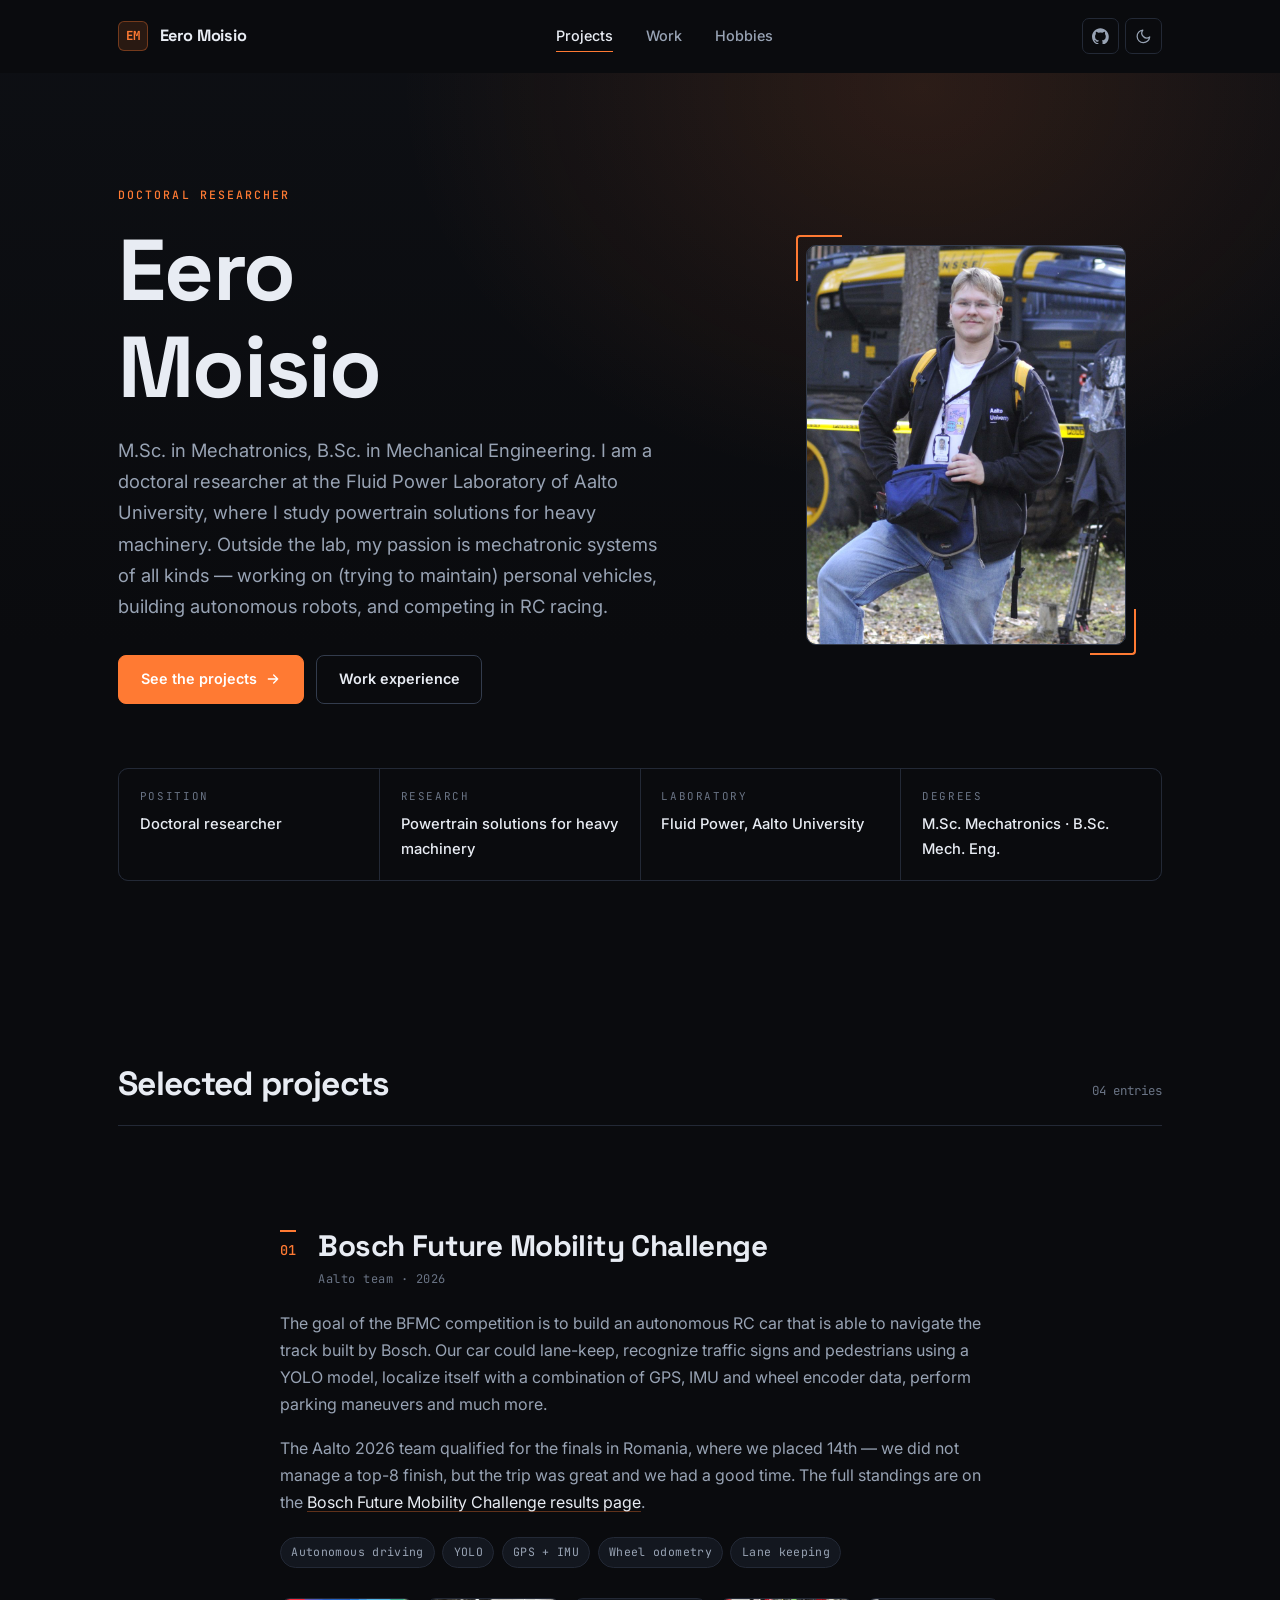
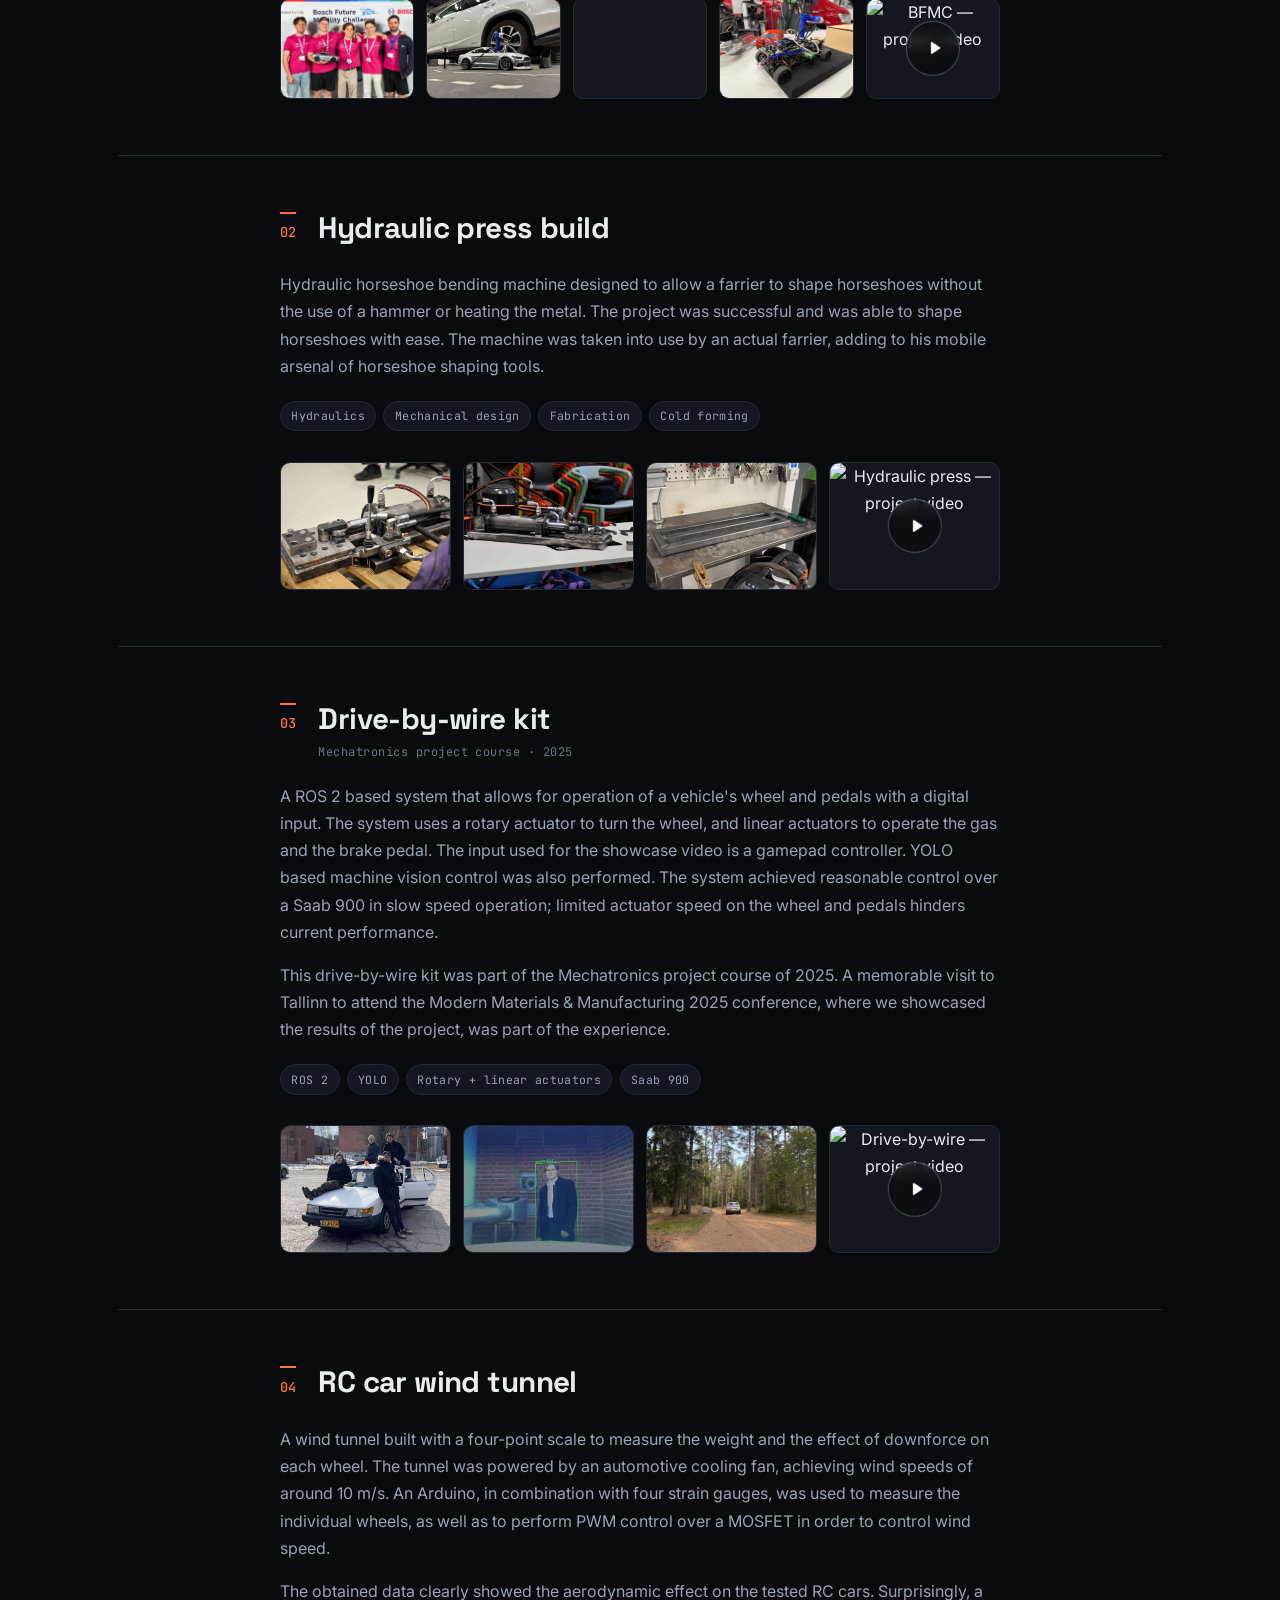
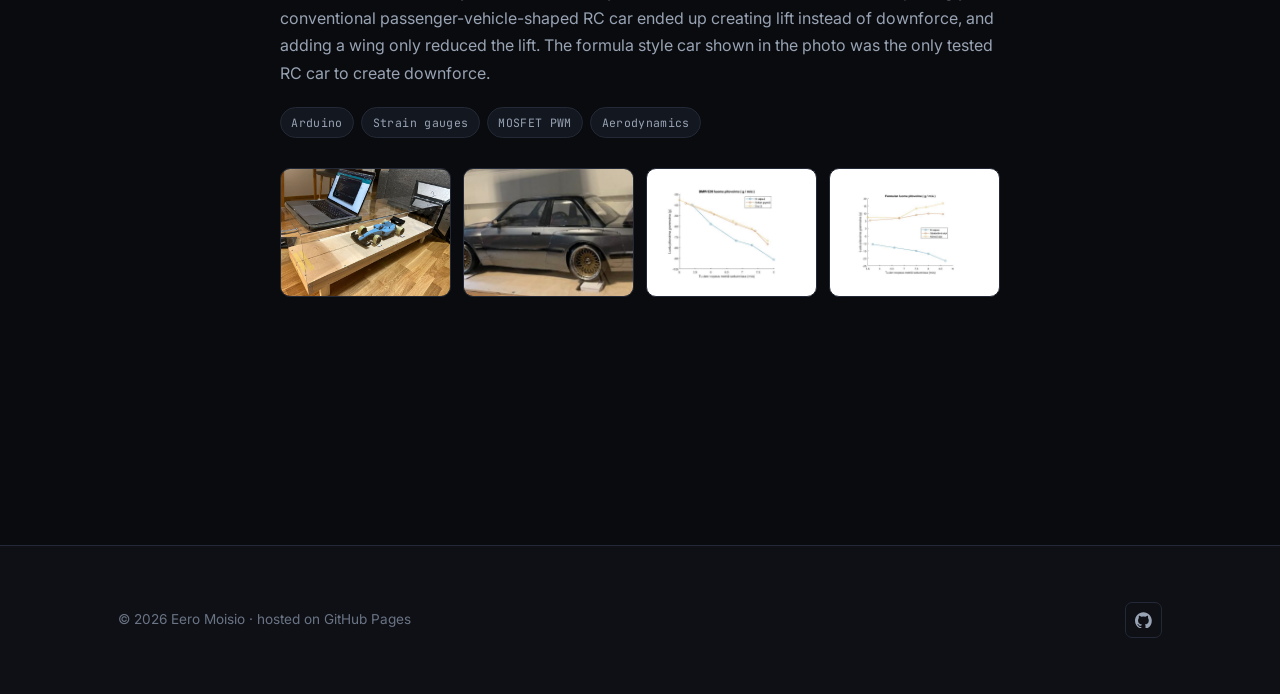
==== index.html @ b46621a6 "Rebuild the site: dark engineering design, no jQuery Replaces the HTML5 UP "Massively" template with" ====
<!DOCTYPE html>
<html lang="en" data-theme="dark">
<head>
<meta charset="utf-8">
<meta name="viewport" content="width=device-width, initial-scale=1">
<title>Eero Moisio — Mechatronics portfolio</title>
<meta name="description" content="Portfolio of Eero Moisio - doctoral researcher at the Fluid Power Laboratory, Aalto University, studying powertrain solutions for heavy machinery.">
<meta name="author" content="Eero Moisio">
<meta name="referrer" content="strict-origin-when-cross-origin">
<meta property="og:type" content="website">
<meta property="og:title" content="Eero Moisio — Mechatronics portfolio">
<meta property="og:description" content="Portfolio of Eero Moisio - doctoral researcher at the Fluid Power Laboratory, Aalto University, studying powertrain solutions for heavy machinery.">
<meta property="og:image" content="https://eerpp.github.io/images/opt/eero_moisio_2026.jpg">
<meta name="twitter:card" content="summary_large_image">
<link rel="icon" href="data:image/svg+xml,%3Csvg xmlns='http://www.w3.org/2000/svg' viewBox='0 0 32 32'%3E%3Crect width='32' height='32' rx='7' fill='%230a0b0e'/%3E%3Ctext x='16' y='22' font-family='monospace' font-size='15' font-weight='700' fill='%23ff7a33' text-anchor='middle'%3EEM%3C/text%3E%3C/svg%3E">
<link rel="preconnect" href="https://fonts.googleapis.com">
<link rel="preconnect" href="https://fonts.gstatic.com" crossorigin>
<link rel="stylesheet" href="https://fonts.googleapis.com/css2?family=Inter:wght@400;500;600&amp;family=JetBrains+Mono:wght@400;500&amp;family=Space+Grotesk:wght@600;700&amp;display=swap">
<link rel="stylesheet" href="assets/css/site.css">
<script>try{var t=localStorage.getItem('theme');if(t)document.documentElement.dataset.theme=t;}catch(e){}</script>
</head>
<body>
<a class="skip-link" href="#main">Skip to content</a>
<div class="progress" aria-hidden="true"></div>

<header class="site-header">
  <div class="container header-inner">
    <a class="brand" href="index.html"><span class="mark">EM</span> Eero Moisio</a>
    <nav class="nav" id="nav" aria-label="Main">
            <a href="index.html" aria-current="page">Projects</a>
            <a href="work.html">Work</a>
            <a href="hobbies.html">Hobbies</a>
    </nav>
    <div class="header-tools">
      <a class="icon-btn" href="https://github.com/eerpp" aria-label="GitHub profile" rel="me noopener" target="_blank"><svg viewBox="0 0 24 24" fill="currentColor" aria-hidden="true"><path d="M12 .5C5.37.5 0 5.87 0 12.5c0 5.3 3.44 9.8 8.21 11.39.6.11.82-.26.82-.58v-2.03c-3.34.73-4.04-1.61-4.04-1.61-.55-1.39-1.34-1.76-1.34-1.76-1.09-.75.08-.73.08-.73 1.2.08 1.84 1.24 1.84 1.24 1.07 1.84 2.81 1.31 3.5 1 .11-.78.42-1.31.76-1.61-2.67-.3-5.47-1.34-5.47-5.95 0-1.31.47-2.38 1.24-3.22-.12-.31-.54-1.53.12-3.18 0 0 1.01-.32 3.3 1.23a11.5 11.5 0 0 1 6.01 0c2.29-1.55 3.3-1.23 3.3-1.23.66 1.65.24 2.87.12 3.18.77.84 1.24 1.91 1.24 3.22 0 4.62-2.81 5.64-5.49 5.94.43.37.82 1.1.82 2.22v3.29c0 .32.21.7.82.58A12.01 12.01 0 0 0 24 12.5C24 5.87 18.63.5 12 .5Z"/></svg></a>
      <button class="icon-btn theme-btn" type="button" aria-label="Switch to light theme"><svg class="moon" viewBox="0 0 24 24" fill="none" stroke="currentColor" stroke-width="1.8" stroke-linecap="round" stroke-linejoin="round" aria-hidden="true"><path d="M21 12.8A9 9 0 1 1 11.2 3a7 7 0 0 0 9.8 9.8Z"/></svg><svg class="sun" viewBox="0 0 24 24" fill="none" stroke="currentColor" stroke-width="1.8" stroke-linecap="round" aria-hidden="true"><circle cx="12" cy="12" r="4.2"/><path d="M12 2v2.2M12 19.8V22M4.2 4.2l1.6 1.6M18.2 18.2l1.6 1.6M2 12h2.2M19.8 12H22M4.2 19.8l1.6-1.6M18.2 5.8l1.6-1.6"/></svg></button>
      <button class="icon-btn nav-toggle" type="button" aria-label="Menu" aria-expanded="false" aria-controls="nav"><svg viewBox="0 0 24 24" fill="none" stroke="currentColor" stroke-width="2" stroke-linecap="round" aria-hidden="true"><path d="M3.5 7h17M3.5 12h17M3.5 17h17"/></svg></button>
    </div>
  </div>
</header>

<main id="main">
  <section class="hero">
    <div class="hero-bg" aria-hidden="true"></div>
    <div class="container hero-inner">
      <div>
        <p class="eyebrow">Doctoral researcher</p>
        <h1>
          <span class="line"><span>Eero</span></span>
          <span class="line"><span>Moisio</span></span>
        </h1>
        <p class="lede">M.Sc. in Mechatronics, B.Sc. in Mechanical Engineering. I am a doctoral
          researcher at the Fluid Power Laboratory of Aalto University, where I study powertrain
          solutions for heavy machinery. Outside the lab, my passion is mechatronic systems of all
          kinds &mdash; working on (trying to maintain) personal vehicles, building autonomous
          robots, and competing in RC racing.</p>
        <div class="hero-actions">
          <a class="btn btn-primary" href="#projects">See the projects <svg viewBox="0 0 24 24" fill="none" stroke="currentColor" stroke-width="2" stroke-linecap="round" stroke-linejoin="round" aria-hidden="true"><path d="M5 12h14M13 6l6 6-6 6"/></svg></a>
          <a class="btn btn-ghost" href="work.html">Work experience</a>
        </div>
      </div>
      <figure class="hero-portrait">
        <img src="images/opt/eero_moisio_2026.jpg" width="960"
             height="1200"
             alt="Eero Moisio at the FinnMETKO forestry machinery expo, in front of a Ponsse forwarder"
             fetchpriority="high">
      </figure>
    </div>
    <div class="container">
      <dl class="specs" data-reveal>
        <div class="spec"><dt>Position</dt><dd>Doctoral researcher</dd></div>
        <div class="spec"><dt>Research</dt><dd>Powertrain solutions for heavy machinery</dd></div>
        <div class="spec"><dt>Laboratory</dt><dd>Fluid Power, Aalto University</dd></div>
        <div class="spec"><dt>Degrees</dt><dd>M.Sc. Mechatronics &middot; B.Sc. Mech. Eng.</dd></div>
      </dl>
    </div>
  </section>
  <section class="section" id="projects">
    <div class="container">
      <div class="section-head" data-reveal>
        <h2>Selected projects</h2>
        <span class="count">04 entries</span>
      </div>
      <article class="entry">
        <div class="entry-head" data-reveal>
          <span class="entry-num">01</span>
          <h3>Bosch Future Mobility Challenge</h3>
          <p class="entry-meta">Aalto team · 2026</p>
        </div>
        <div class="entry-body" data-reveal>
          <p>The goal of the BFMC competition is to build an autonomous RC car that is able to navigate the track built by Bosch. Our car could lane-keep, recognize traffic signs and pedestrians using a YOLO model, localize itself with a combination of GPS, IMU and wheel encoder data, perform parking maneuvers and much more.</p>
          <p>The Aalto 2026 team qualified for the finals in Romania, where we placed 14th &mdash; we did not manage a top-8 finish, but the trip was great and we had a good time. The full standings are on the <a href="https://boschfuturemobility.com/results-2026/" target="_blank" rel="noopener">Bosch Future Mobility Challenge results page</a>.</p>
          <ul class="tags"><li>Autonomous driving</li><li>YOLO</li><li>GPS + IMU</li><li>Wheel odometry</li><li>Lane keeping</li></ul>
        </div>
        <div class="media-grid" data-count="5" data-reveal>
          <button class="tile" type="button" data-full="images/opt/bfmc_team.jpg" data-caption="The Aalto team at the BFMC 2026 finals in Cluj, Romania"><img src="images/opt/bfmc_team.jpg" width="1200" height="801" loading="lazy" decoding="async" alt="The Aalto team at the BFMC 2026 finals in Cluj, Romania"></button>
          <button class="tile" type="button" data-full="images/opt/bfmc_car_body_on.jpg" data-caption="BFMC competition car with its body shell fitted"><img src="images/opt/bfmc_car_body_on.jpg" width="900" height="1200" loading="lazy" decoding="async" alt="BFMC competition car with its body shell fitted"></button>
          <button class="tile" type="button" data-full="images/opt/bfmc_setting.jpg" data-caption="The BFMC test track laid out in the workshop, with the team working behind it"><img src="images/opt/bfmc_setting.jpg" width="675" height="1200" loading="lazy" decoding="async" alt="The BFMC test track laid out in the workshop, with the team working behind it"></button>
          <button class="tile" type="button" data-full="images/opt/bfm_car_no_body.jpg" data-caption="The BFMC car with the body removed, showing the internals"><img src="images/opt/bfm_car_no_body.jpg" width="1200" height="900" loading="lazy" decoding="async" alt="The BFMC car with the body removed, showing the internals"></button>
          <button class="tile tile-video" type="button" data-video="CyIY3IMX1ho" data-orientation="landscape" data-caption="BFMC — project video"><img src="https://i.ytimg.com/vi/CyIY3IMX1ho/hqdefault.jpg" width="480" height="360" loading="lazy" decoding="async" alt="BFMC — project video"><span class="play"><svg viewBox="0 0 24 24" fill="currentColor" aria-hidden="true"><path d="M8 5.14v13.72a1 1 0 0 0 1.54.84l10.3-6.86a1 1 0 0 0 0-1.68L9.54 4.3A1 1 0 0 0 8 5.14Z"/></svg></span></button>
        </div>
      </article>
      <article class="entry">
        <div class="entry-head" data-reveal>
          <span class="entry-num">02</span>
          <h3>Hydraulic press build</h3>
          <span></span>
        </div>
        <div class="entry-body" data-reveal>
          <p>Hydraulic horseshoe bending machine designed to allow a farrier to shape horseshoes without the use of a hammer or heating the metal. The project was successful and was able to shape horseshoes with ease. The machine was taken into use by an actual farrier, adding to his mobile arsenal of horseshoe shaping tools.</p>
          <ul class="tags"><li>Hydraulics</li><li>Mechanical design</li><li>Fabrication</li><li>Cold forming</li></ul>
        </div>
        <div class="media-grid" data-count="4" data-reveal>
          <button class="tile" type="button" data-full="images/opt/hydraulic_press.jpg" data-caption="The hydraulic horseshoe bending press"><img src="images/opt/hydraulic_press.jpg" width="1200" height="797" loading="lazy" decoding="async" alt="The hydraulic horseshoe bending press"></button>
          <button class="tile" type="button" data-full="images/opt/horseshoemachine.jpg" data-caption="The horseshoe bending machine"><img src="images/opt/horseshoemachine.jpg" width="1200" height="797" loading="lazy" decoding="async" alt="The horseshoe bending machine"></button>
          <button class="tile" type="button" data-full="images/opt/horseshoe_building.jpg" data-caption="Building the horseshoe press"><img src="images/opt/horseshoe_building.jpg" width="675" height="1200" loading="lazy" decoding="async" alt="Building the horseshoe press"></button>
          <button class="tile tile-video" type="button" data-video="70sn44dzlV0" data-orientation="landscape" data-caption="Hydraulic press — project video"><img src="https://i.ytimg.com/vi/70sn44dzlV0/hqdefault.jpg" width="480" height="360" loading="lazy" decoding="async" alt="Hydraulic press — project video"><span class="play"><svg viewBox="0 0 24 24" fill="currentColor" aria-hidden="true"><path d="M8 5.14v13.72a1 1 0 0 0 1.54.84l10.3-6.86a1 1 0 0 0 0-1.68L9.54 4.3A1 1 0 0 0 8 5.14Z"/></svg></span></button>
        </div>
      </article>
      <article class="entry">
        <div class="entry-head" data-reveal>
          <span class="entry-num">03</span>
          <h3>Drive-by-wire kit</h3>
          <p class="entry-meta">Mechatronics project course · 2025</p>
        </div>
        <div class="entry-body" data-reveal>
          <p>A ROS 2 based system that allows for operation of a vehicle&#x27;s wheel and pedals with a digital input. The system uses a rotary actuator to turn the wheel, and linear actuators to operate the gas and the brake pedal. The input used for the showcase video is a gamepad controller. YOLO based machine vision control was also performed. The system achieved reasonable control over a Saab 900 in slow speed operation; limited actuator speed on the wheel and pedals hinders current performance.</p>
          <p>This drive-by-wire kit was part of the Mechatronics project course of 2025. A memorable visit to Tallinn to attend the Modern Materials &amp; Manufacturing 2025 conference, where we showcased the results of the project, was part of the experience.</p>
          <ul class="tags"><li>ROS 2</li><li>YOLO</li><li>Rotary + linear actuators</li><li>Saab 900</li></ul>
        </div>
        <div class="media-grid" data-count="4" data-reveal>
          <button class="tile" type="button" data-full="images/opt/saab_crew.jpg" data-caption="The drive-by-wire team with the Saab 900"><img src="images/opt/saab_crew.jpg" width="661" height="428" loading="lazy" decoding="async" alt="The drive-by-wire team with the Saab 900"></button>
          <button class="tile" type="button" data-full="images/opt/saab_YOLO.jpg" data-caption="YOLO detection output from the drive-by-wire vehicle"><img src="images/opt/saab_YOLO.jpg" width="507" height="279" loading="lazy" decoding="async" alt="YOLO detection output from the drive-by-wire vehicle"></button>
          <button class="tile" type="button" data-full="images/opt/saab_forest.jpg" data-caption="The Saab 900 test vehicle"><img src="images/opt/saab_forest.jpg" width="900" height="1200" loading="lazy" decoding="async" alt="The Saab 900 test vehicle"></button>
          <button class="tile tile-video" type="button" data-video="b73bDRwR4ro" data-orientation="landscape" data-caption="Drive-by-wire — project video"><img src="https://i.ytimg.com/vi/b73bDRwR4ro/hqdefault.jpg" width="480" height="360" loading="lazy" decoding="async" alt="Drive-by-wire — project video"><span class="play"><svg viewBox="0 0 24 24" fill="currentColor" aria-hidden="true"><path d="M8 5.14v13.72a1 1 0 0 0 1.54.84l10.3-6.86a1 1 0 0 0 0-1.68L9.54 4.3A1 1 0 0 0 8 5.14Z"/></svg></span></button>
        </div>
      </article>
      <article class="entry">
        <div class="entry-head" data-reveal>
          <span class="entry-num">04</span>
          <h3>RC car wind tunnel</h3>
          <span></span>
        </div>
        <div class="entry-body" data-reveal>
          <p>A wind tunnel built with a four-point scale to measure the weight and the effect of downforce on each wheel. The tunnel was powered by an automotive cooling fan, achieving wind speeds of around 10 m/s. An Arduino, in combination with four strain gauges, was used to measure the individual wheels, as well as to perform PWM control over a MOSFET in order to control wind speed.</p>
          <p>The obtained data clearly showed the aerodynamic effect on the tested RC cars. Surprisingly, a conventional passenger-vehicle-shaped RC car ended up creating lift instead of downforce, and adding a wing only reduced the lift. The formula style car shown in the photo was the only tested RC car to create downforce.</p>
          <ul class="tags"><li>Arduino</li><li>Strain gauges</li><li>MOSFET PWM</li><li>Aerodynamics</li></ul>
        </div>
        <div class="media-grid" data-count="4" data-reveal>
          <button class="tile" type="button" data-full="images/opt/rc_windtunnel.jpg" data-caption="The RC car wind tunnel with its four-point scale"><img src="images/opt/rc_windtunnel.jpg" width="1200" height="900" loading="lazy" decoding="async" alt="The RC car wind tunnel with its four-point scale"></button>
          <button class="tile" type="button" data-full="images/opt/wt_bmw_car.jpg" data-caption="The BMW E30 shell on the four-point scale in the tunnel, rear wing fitted"><img src="images/opt/wt_bmw_car.jpg" width="1045" height="533" loading="lazy" decoding="async" alt="The BMW E30 shell on the four-point scale in the tunnel, rear wing fitted"></button>
          <button class="tile is-chart" type="button" data-full="images/opt/wt_bmw_e30.png" data-caption="BMW E30 shell: every configuration produced lift, and the wings only reduced it"><img src="images/opt/wt_bmw_e30.png" width="1331" height="888" loading="lazy" decoding="async" alt="BMW E30 shell: every configuration produced lift, and the wings only reduced it"></button>
          <button class="tile is-chart" type="button" data-full="images/opt/wt_formula.png" data-caption="Formula car: lift without a wing, real downforce with either the fixed or the adjustable wing"><img src="images/opt/wt_formula.png" width="1331" height="888" loading="lazy" decoding="async" alt="Formula car: lift without a wing, real downforce with either the fixed or the adjustable wing"></button>
        </div>
      </article>
    </div>
  </section>
</main>

<footer class="site-footer">
  <div class="container footer-inner">
    <p>&copy; 2026 Eero Moisio &middot; hosted on GitHub Pages</p>
    <div class="footer-links">
      <a class="icon-btn" href="https://github.com/eerpp" aria-label="GitHub profile" rel="me noopener" target="_blank"><svg viewBox="0 0 24 24" fill="currentColor" aria-hidden="true"><path d="M12 .5C5.37.5 0 5.87 0 12.5c0 5.3 3.44 9.8 8.21 11.39.6.11.82-.26.82-.58v-2.03c-3.34.73-4.04-1.61-4.04-1.61-.55-1.39-1.34-1.76-1.34-1.76-1.09-.75.08-.73.08-.73 1.2.08 1.84 1.24 1.84 1.24 1.07 1.84 2.81 1.31 3.5 1 .11-.78.42-1.31.76-1.61-2.67-.3-5.47-1.34-5.47-5.95 0-1.31.47-2.38 1.24-3.22-.12-.31-.54-1.53.12-3.18 0 0 1.01-.32 3.3 1.23a11.5 11.5 0 0 1 6.01 0c2.29-1.55 3.3-1.23 3.3-1.23.66 1.65.24 2.87.12 3.18.77.84 1.24 1.91 1.24 3.22 0 4.62-2.81 5.64-5.49 5.94.43.37.82 1.1.82 2.22v3.29c0 .32.21.7.82.58A12.01 12.01 0 0 0 24 12.5C24 5.87 18.63.5 12 .5Z"/></svg></a>
      <!-- Add LinkedIn / email here if you want them public:
      <a class="icon-btn" href="https://www.linkedin.com/in/USERNAME" aria-label="LinkedIn">...</a> -->
    </div>
  </div>
</footer>

<div class="lightbox" role="dialog" aria-modal="true" aria-label="Media viewer">
  <button class="lightbox-close" type="button" aria-label="Close"><svg viewBox="0 0 24 24" fill="none" stroke="currentColor" stroke-width="2" stroke-linecap="round" aria-hidden="true"><path d="M6 6l12 12M18 6L6 18"/></svg></button>
  <div class="lightbox-stage">
    <p class="lightbox-caption"></p>
    <a class="lightbox-fallback" target="_blank" rel="noopener" hidden>Watch on YouTube &#8599;</a>
  </div>
</div>

<script src="assets/js/site.js" defer></script>
</body>
</html>
---- assets/css/site.css ----
/* ==========================================================================
   Eero Moisio — portfolio
   Dark-first engineering theme. Hand-written; no framework, no jQuery.
   ========================================================================== */

/* --- Design tokens ------------------------------------------------------ */
:root {
  --bg:            #0a0b0e;
  --bg-alt:        #0e1015;
  --surface:       #13171f;
  --surface-hi:    #191e28;
  --border:        #232936;
  --border-hi:     #333c4d;

  --text:          #e8ecf3;
  --text-dim:      #98a3b4;
  --text-faint:    #6a7485;

  --accent:        #ff7a33;
  --accent-hi:     #ff9459;
  --accent-dim:    rgba(255, 122, 51, 0.13);
  --accent-line:   rgba(255, 122, 51, 0.35);

  --grid-line:     rgba(255, 255, 255, 0.035);
  --shadow:        0 18px 40px -12px rgba(0, 0, 0, 0.65);
  --shadow-lift:   0 28px 60px -14px rgba(0, 0, 0, 0.8);

  --font-display:  'Space Grotesk', 'Segoe UI', system-ui, sans-serif;
  --font-body:     'Inter', system-ui, -apple-system, sans-serif;
  --font-mono:     'JetBrains Mono', ui-monospace, 'SF Mono', Menlo, monospace;

  --ease:          cubic-bezier(0.16, 1, 0.3, 1);
  --gutter:        clamp(1.25rem, 4vw, 3rem);
  --maxw:          1140px;
  --measure:       72ch;   /* shared reading width: body copy and media grids */
  --radius:        10px;
}

:root[data-theme="light"] {
  --bg:          #fbfbfc;
  --bg-alt:      #f3f4f7;
  --surface:     #ffffff;
  --surface-hi:  #f7f8fa;
  --border:      #e2e5ea;
  --border-hi:   #cbd1da;
  --text:        #12151b;
  --text-dim:    #545d6d;
  --text-faint:  #7d8798;
  --accent:      #e2560d;
  --accent-hi:   #c2470a;
  --accent-dim:  rgba(226, 86, 13, 0.09);
  --accent-line: rgba(226, 86, 13, 0.3);
  --grid-line:   rgba(0, 0, 0, 0.04);
  --shadow:      0 14px 34px -14px rgba(20, 26, 38, 0.2);
  --shadow-lift: 0 24px 50px -16px rgba(20, 26, 38, 0.28);
}

/* --- Reset -------------------------------------------------------------- */
*, *::before, *::after { box-sizing: border-box; }
* { margin: 0; }

html {
  scroll-behavior: smooth;
  -webkit-text-size-adjust: 100%;
  scroll-padding-top: 6rem;
}

body {
  background: var(--bg);
  color: var(--text);
  font-family: var(--font-body);
  font-size: 1rem;
  line-height: 1.7;
  -webkit-font-smoothing: antialiased;
  overflow-x: hidden;
  transition: background 0.4s var(--ease), color 0.4s var(--ease);
}

img, iframe, svg { display: block; max-width: 100%; }
img { height: auto; }  /* width/height attrs are presentational hints; keep ratio intact */
a { color: inherit; }
button { font: inherit; color: inherit; background: none; border: 0; cursor: pointer; }

:focus-visible {
  outline: 2px solid var(--accent);
  outline-offset: 3px;
  border-radius: 3px;
}

::selection { background: var(--accent); color: #fff; }

/* --- Typography --------------------------------------------------------- */
h1, h2, h3, h4 {
  font-family: var(--font-display);
  font-weight: 700;
  line-height: 1.12;
  letter-spacing: -0.02em;
}

.eyebrow {
  font-family: var(--font-mono);
  font-size: 0.72rem;
  font-weight: 500;
  letter-spacing: 0.18em;
  text-transform: uppercase;
  color: var(--accent);
}

/* 62ch at the lede's larger size lines up with the 72ch body measure below it */
.lede { font-size: clamp(1.02rem, 1.6vw, 1.15rem); color: var(--text-dim); max-width: 62ch; }

.container {
  width: 100%;
  max-width: var(--maxw);
  margin-inline: auto;
  padding-inline: var(--gutter);
}

.skip-link {
  position: absolute;
  left: -9999px;
  top: 0;
  z-index: 200;
  background: var(--accent);
  color: #fff;
  padding: 0.7rem 1.2rem;
  font-weight: 600;
}
.skip-link:focus { left: 0; }

/* --- Scroll progress ---------------------------------------------------- */
.progress {
  position: fixed;
  inset: 0 auto auto 0;
  height: 2px;
  width: 100%;
  transform: scaleX(0);
  transform-origin: 0 50%;
  background: linear-gradient(90deg, var(--accent), var(--accent-hi));
  z-index: 90;
  will-change: transform;
}

/* --- Header ------------------------------------------------------------- */
.site-header {
  position: sticky;
  top: 0;
  z-index: 80;
  border-bottom: 1px solid transparent;
  transition: background 0.35s var(--ease), border-color 0.35s var(--ease),
              backdrop-filter 0.35s var(--ease);
}
.site-header.is-stuck {
  background: color-mix(in srgb, var(--bg) 82%, transparent);
  backdrop-filter: blur(14px) saturate(140%);
  border-bottom-color: var(--border);
}

.header-inner {
  display: flex;
  align-items: center;
  justify-content: space-between;
  gap: 1rem;
  min-height: 4.5rem;
  transition: min-height 0.35s var(--ease);
}
.site-header.is-stuck .header-inner { min-height: 3.75rem; }

.brand {
  display: flex;
  align-items: center;
  gap: 0.7rem;
  font-family: var(--font-display);
  font-weight: 700;
  font-size: 1.02rem;
  letter-spacing: -0.01em;
  text-decoration: none;
}
.brand .mark {
  display: grid;
  place-items: center;
  width: 1.9rem;
  height: 1.9rem;
  border: 1px solid var(--accent-line);
  border-radius: 6px;
  background: var(--accent-dim);
  color: var(--accent);
  font-family: var(--font-mono);
  font-size: 0.78rem;
  font-weight: 700;
  transition: transform 0.4s var(--ease), background 0.3s var(--ease);
}
.brand:hover .mark { transform: rotate(-8deg) scale(1.08); }

.nav { display: flex; align-items: center; gap: 0.35rem; }

.nav a {
  position: relative;
  padding: 0.5rem 0.85rem;
  font-size: 0.9rem;
  font-weight: 500;
  color: var(--text-dim);
  text-decoration: none;
  border-radius: 6px;
  transition: color 0.25s var(--ease);
}
.nav a::after {
  content: '';
  position: absolute;
  left: 0.85rem;
  right: 0.85rem;
  bottom: 0.25rem;
  height: 1.5px;
  background: var(--accent);
  transform: scaleX(0);
  transform-origin: 0 50%;
  transition: transform 0.35s var(--ease);
}
.nav a:hover { color: var(--text); }
.nav a:hover::after, .nav a[aria-current="page"]::after { transform: scaleX(1); }
.nav a[aria-current="page"] { color: var(--text); }

.header-tools { display: flex; align-items: center; gap: 0.4rem; }

.icon-btn {
  display: grid;
  place-items: center;
  width: 2.3rem;
  height: 2.3rem;
  border: 1px solid var(--border);
  border-radius: 7px;
  color: var(--text-dim);
  transition: color 0.25s var(--ease), border-color 0.25s var(--ease),
              background 0.25s var(--ease), transform 0.25s var(--ease);
}
.icon-btn:hover {
  color: var(--text);
  border-color: var(--border-hi);
  background: var(--surface-hi);
  transform: translateY(-1px);
}
.icon-btn svg { width: 1.05rem; height: 1.05rem; }

.theme-btn .sun { display: none; }
:root[data-theme="light"] .theme-btn .sun { display: block; }
:root[data-theme="light"] .theme-btn .moon { display: none; }

.nav-toggle { display: none; }

/* --- Hero --------------------------------------------------------------- */
.hero {
  position: relative;
  padding-block: clamp(3.5rem, 9vw, 7rem) clamp(3rem, 7vw, 5.5rem);
  overflow: hidden;
}
.hero-bg {
  position: absolute;
  inset: -20% 0 0;
  z-index: -1;
  background:
    radial-gradient(60% 55% at 72% 18%, var(--accent-dim), transparent 68%),
    linear-gradient(to bottom, var(--bg-alt), var(--bg) 70%),
    repeating-linear-gradient(0deg,   var(--grid-line) 0 1px, transparent 1px 64px),
    repeating-linear-gradient(90deg,  var(--grid-line) 0 1px, transparent 1px 64px);
  will-change: transform;
}
.hero-bg::after {
  content: '';
  position: absolute;
  inset: 0;
  background: linear-gradient(to bottom, transparent 55%, var(--bg));
}

.hero-inner {
  display: grid;
  grid-template-columns: minmax(0, 1.35fr) minmax(0, 0.9fr);
  gap: clamp(2rem, 5vw, 4.5rem);
  align-items: center;
}

.hero h1 {
  font-size: clamp(2.9rem, 8.5vw, 5.4rem);
  margin-block: 1.1rem 1.2rem;
}
.hero h1 .line { display: block; overflow: hidden; }
.hero h1 .line > span {
  display: block;
  transform: translateY(105%);
  animation: rise 1s var(--ease) forwards;
}
.hero h1 .line:nth-child(2) > span { animation-delay: 0.1s; }
@keyframes rise { to { transform: none; } }

.hero p { max-width: 46ch; }

.hero-actions {
  display: flex;
  flex-wrap: wrap;
  gap: 0.75rem;
  margin-top: 2rem;
}

.btn {
  display: inline-flex;
  align-items: center;
  gap: 0.55rem;
  padding: 0.72rem 1.35rem;
  border: 1px solid var(--border-hi);
  border-radius: 8px;
  font-size: 0.9rem;
  font-weight: 600;
  text-decoration: none;
  transition: transform 0.3s var(--ease), background 0.3s var(--ease),
              border-color 0.3s var(--ease), color 0.3s var(--ease),
              box-shadow 0.3s var(--ease);
}
.btn svg { width: 1rem; height: 1rem; }
.btn:hover { transform: translateY(-2px); }
.btn-primary {
  background: var(--accent);
  border-color: var(--accent);
  color: #fff;
}
.btn-primary:hover { background: var(--accent-hi); box-shadow: 0 10px 24px -8px var(--accent-line); }
.btn-ghost:hover { border-color: var(--text-faint); background: var(--surface-hi); }

/* Portrait with a technical frame */
.hero-portrait { position: relative; justify-self: center; width: min(320px, 100%); }
.hero-portrait img {
  width: 100%;
  aspect-ratio: 4 / 5;
  object-fit: cover;
  border-radius: var(--radius);
  border: 1px solid var(--border-hi);
  filter: saturate(1.02);
}
.hero-portrait::before,
.hero-portrait::after {
  content: '';
  position: absolute;
  width: 46px;
  height: 46px;
  border: 2px solid var(--accent);
  transition: inset 0.6s var(--ease);
}
.hero-portrait::before {
  inset: -10px auto auto -10px;
  border-width: 2px 0 0 2px;
  border-radius: 4px 0 0 0;
}
.hero-portrait::after {
  inset: auto -10px -10px auto;
  border-width: 0 2px 2px 0;
  border-radius: 0 0 4px 0;
}
.hero-portrait:hover::before { inset: -16px auto auto -16px; }
.hero-portrait:hover::after  { inset: auto -16px -16px auto; }

/* Spec strip */
.specs {
  display: grid;
  grid-template-columns: repeat(auto-fit, minmax(150px, 1fr));
  gap: 1px;
  margin-top: clamp(2.5rem, 6vw, 4rem);
  background: var(--border);
  border: 1px solid var(--border);
  border-radius: var(--radius);
  overflow: hidden;
}
.spec { background: var(--bg); padding: 1.15rem 1.3rem; }
.spec dt {
  font-family: var(--font-mono);
  font-size: 0.68rem;
  letter-spacing: 0.15em;
  text-transform: uppercase;
  color: var(--text-faint);
  margin-bottom: 0.35rem;
}
.spec dd { font-size: 0.92rem; font-weight: 500; }

/* --- Sections ----------------------------------------------------------- */
.section { padding-block: clamp(3.5rem, 8vw, 6rem); }
.section + .section { padding-top: 0; }
.page-head + .section { padding-top: clamp(1rem, 2.5vw, 2rem); }

.section-head {
  display: flex;
  align-items: baseline;
  gap: 1rem;
  padding-bottom: 1.4rem;
  margin-bottom: clamp(2rem, 4vw, 3rem);
  border-bottom: 1px solid var(--border);
}
.section-head h2 { font-size: clamp(1.5rem, 3.6vw, 2.1rem); }
.section-head .count {
  margin-left: auto;
  font-family: var(--font-mono);
  font-size: 0.78rem;
  color: var(--text-faint);
}

.page-head { padding-block: clamp(3rem, 7vw, 5rem) clamp(1.5rem, 3vw, 2.5rem); }
.page-head h1 { font-size: clamp(2.2rem, 6vw, 3.4rem); margin-block: 0.8rem 1rem; }

/* --- Project entries ---------------------------------------------------- */
.entry { padding-block: clamp(2.5rem, 5vw, 3.5rem); }
.entry + .entry { border-top: 1px solid var(--border); }

.entry-head {
  display: grid;
  grid-template-columns: auto minmax(0, 1fr);
  gap: 0.35rem 1.4rem;
  align-items: start;
  margin-bottom: 1.3rem;
  max-width: var(--measure);
  margin-inline: auto;
}
.entry-num {
  grid-row: span 2;
  font-family: var(--font-mono);
  font-size: 0.85rem;
  font-weight: 500;
  color: var(--accent);
  padding-top: 0.45rem;
  border-top: 2px solid var(--accent);
}
.entry-head h3 { font-size: clamp(1.4rem, 3.2vw, 1.85rem); }
.entry-meta {
  font-family: var(--font-mono);
  font-size: 0.75rem;
  color: var(--text-faint);
  letter-spacing: 0.04em;
}
.entry-body { max-width: var(--measure); margin-inline: auto; color: var(--text-dim); }
.entry-body p + p { margin-top: 1rem; }

/* Inline links in body copy */
.entry-body a, .role-body a {
  color: var(--text);
  text-decoration: underline;
  text-decoration-color: var(--accent-line);
  text-decoration-thickness: 1px;
  text-underline-offset: 3px;
  transition: color 0.25s var(--ease), text-decoration-color 0.25s var(--ease);
}
.entry-body a:hover, .role-body a:hover {
  color: var(--accent);
  text-decoration-color: var(--accent);
}

.tags {
  display: flex;
  flex-wrap: wrap;
  gap: 0.45rem;
  margin-top: 1.3rem;
  padding: 0;
  list-style: none;
}
.tags li {
  font-family: var(--font-mono);
  font-size: 0.72rem;
  letter-spacing: 0.03em;
  padding: 0.28rem 0.65rem;
  border: 1px solid var(--border);
  border-radius: 100px;
  color: var(--text-dim);
  background: var(--surface);
  transition: border-color 0.3s var(--ease), color 0.3s var(--ease),
              transform 0.3s var(--ease);
}
.tags li:hover { border-color: var(--accent-line); color: var(--accent); transform: translateY(-2px); }

/* --- Media grid --------------------------------------------------------- */
.media-grid {
  display: grid;
  grid-template-columns: repeat(auto-fill, minmax(min(100%, 160px), 1fr));
  gap: 0.75rem;
  margin-top: 1.9rem;
  max-width: var(--measure);
}

.entry > .media-grid { margin-inline: auto; }

@media (min-width: 900px) {
  .media-grid[data-count="5"] { grid-template-columns: repeat(5, 1fr); }
}

.tile {
  position: relative;
  display: block;
  width: 100%;
  padding: 0;
  aspect-ratio: 4 / 3;
  border-radius: var(--radius);
  overflow: hidden;
  border: 1px solid var(--border);
  background: var(--surface);
  cursor: zoom-in;
  transition: transform 0.45s var(--ease), border-color 0.45s var(--ease),
              box-shadow 0.45s var(--ease);
}
.tile img {
  width: 100%;
  height: 100%;
  object-fit: cover;
  transition: transform 0.7s var(--ease), filter 0.5s var(--ease);
}
.tile::after {
  content: '';
  position: absolute;
  inset: 0;
  background: linear-gradient(to top, rgba(0, 0, 0, 0.45), transparent 55%);
  opacity: 0;
  transition: opacity 0.45s var(--ease);
}
.tile:hover {
  transform: translateY(-4px);
  border-color: var(--border-hi);
  box-shadow: var(--shadow-lift);
}
.tile:hover img { transform: scale(1.06); }
.tile:hover::after { opacity: 1; }

/* Charts must not be cropped: contain them on a light plate instead */
.tile.is-chart { background: #ffffff; }
.tile.is-chart img { object-fit: contain; padding: 6px; }
.tile.is-chart:hover img { transform: none; }
.tile.is-chart::after { display: none; }

.tile-video { cursor: pointer; }
.tile-video .play {
  position: absolute;
  inset: 50% auto auto 50%;
  translate: -50% -50%;
  display: grid;
  place-items: center;
  width: 3.4rem;
  height: 3.4rem;
  border-radius: 50%;
  background: rgba(10, 11, 14, 0.62);
  border: 1px solid rgba(255, 255, 255, 0.28);
  backdrop-filter: blur(6px);
  color: #fff;
  z-index: 2;
  transition: transform 0.45s var(--ease), background 0.35s var(--ease);
}
.tile-video .play svg { width: 1.15rem; height: 1.15rem; margin-left: 2px; }
.tile-video:hover .play { transform: translate(-50%, -50%) scale(1.13); background: var(--accent); border-color: var(--accent); }

/* --- Timeline (work experience) ----------------------------------------- */
.timeline { position: relative; }
.role {
  position: relative;
  display: grid;
  grid-template-columns: minmax(0, 9.5rem) minmax(0, var(--measure));
  gap: 0.6rem 2rem;
  align-items: baseline;
  justify-content: center;
  padding-block: clamp(2rem, 4vw, 3rem);
}
.role + .role { border-top: 1px solid var(--border); }
.role > * { grid-column: 2; }
.role > .role-date { grid-column: 1; grid-row: 1; }
.role-date {
  font-family: var(--font-mono);
  font-size: 0.78rem;
  color: var(--accent);
  letter-spacing: 0.03em;
  white-space: nowrap;
}
.role-org { font-size: clamp(1.25rem, 2.8vw, 1.6rem); }
.role-title {
  font-family: var(--font-mono);
  font-size: 0.8rem;
  color: var(--text-faint);
  letter-spacing: 0.04em;
}
.role-body { max-width: var(--measure); color: var(--text-dim); }
.role-body p + p { margin-top: 1rem; }
.role .media-grid { margin-top: 0.6rem; }

/* --- Footer ------------------------------------------------------------- */
.site-footer {
  margin-top: clamp(3rem, 8vw, 6rem);
  border-top: 1px solid var(--border);
  background: var(--bg-alt);
  padding-block: clamp(2.5rem, 5vw, 3.5rem);
}
.footer-inner {
  display: flex;
  flex-wrap: wrap;
  gap: 1.5rem 2rem;
  align-items: center;
  justify-content: space-between;
}
.footer-inner p { font-size: 0.85rem; color: var(--text-faint); }
.footer-links { display: flex; gap: 0.5rem; }

/* --- Lightbox ----------------------------------------------------------- */
.lightbox {
  position: fixed;
  inset: 0;
  z-index: 120;
  display: grid;
  place-items: center;
  padding: clamp(1rem, 4vw, 3rem);
  background: rgba(5, 6, 9, 0.9);
  backdrop-filter: blur(10px);
  opacity: 0;
  visibility: hidden;
  transition: opacity 0.4s var(--ease), visibility 0.4s;
}
.lightbox.is-open { opacity: 1; visibility: visible; }

.lightbox-stage {
  position: relative;
  max-width: min(1100px, 100%);
  max-height: 100%;
  transform: scale(0.94);
  transition: transform 0.45s var(--ease);
}
.lightbox.is-open .lightbox-stage { transform: none; }

.lightbox-stage img {
  background: #ffffff;
  max-width: 100%;
  max-height: 82vh;
  width: auto;
  border-radius: var(--radius);
  box-shadow: var(--shadow-lift);
}
.lightbox-stage .frame {
  width: min(1000px, 90vw);
  aspect-ratio: 16 / 9;
  border: 0;
  border-radius: var(--radius);
  background: #000;
  box-shadow: var(--shadow-lift);
}
.lightbox-stage .frame.portrait { width: min(420px, 82vw); aspect-ratio: 9 / 16; }

.lightbox-caption {
  margin-top: 0.9rem;
  font-family: var(--font-mono);
  font-size: 0.78rem;
  color: var(--text-faint);
  text-align: center;
}

.lightbox-fallback {
  display: block;
  margin-top: 0.55rem;
  text-align: center;
  font-family: var(--font-mono);
  font-size: 0.75rem;
  color: var(--text-dim);
  text-decoration: none;
  transition: color 0.25s var(--ease);
}
.lightbox-fallback:hover { color: var(--accent); }
.lightbox-fallback[hidden] { display: none; }

.lightbox-close {
  position: absolute;
  top: clamp(1rem, 3vw, 2rem);
  right: clamp(1rem, 3vw, 2rem);
  display: grid;
  place-items: center;
  width: 2.75rem;
  height: 2.75rem;
  border: 1px solid rgba(255, 255, 255, 0.2);
  border-radius: 8px;
  color: #fff;
  background: rgba(255, 255, 255, 0.06);
  transition: background 0.3s var(--ease), transform 0.3s var(--ease);
}
.lightbox-close:hover { background: var(--accent); border-color: var(--accent); transform: rotate(90deg); }
.lightbox-close svg { width: 1.1rem; height: 1.1rem; }

/* --- Scroll reveal ------------------------------------------------------ */
[data-reveal] {
  opacity: 0;
  transform: translateY(26px);
  transition: opacity 0.8s var(--ease), transform 0.8s var(--ease);
  transition-delay: var(--reveal-delay, 0ms);
}
[data-reveal].is-in { opacity: 1; transform: none; }

/* --- Responsive --------------------------------------------------------- */
@media (max-width: 900px) {
  .hero-inner { grid-template-columns: 1fr; }
  .hero-portrait { order: -1; width: min(220px, 60%); justify-self: start; }
  .role { grid-template-columns: 1fr; gap: 0.35rem; }
  .role > *, .role > .role-date { grid-column: 1; }
  .role > .role-date { grid-row: auto; }
}

@media (max-width: 720px) {
  .nav-toggle { display: grid; }

  .nav {
    position: fixed;
    inset: 0 0 auto;
    top: 0;
    flex-direction: column;
    align-items: stretch;
    gap: 0;
    padding: 5.5rem 1.25rem 1.5rem;
    background: var(--bg);
    border-bottom: 1px solid var(--border);
    transform: translateY(-100%);
    transition: transform 0.45s var(--ease);
    z-index: -1;
  }
  .nav.is-open { transform: none; }
  .nav a { padding: 0.9rem 0.25rem; font-size: 1.05rem; border-bottom: 1px solid var(--border); }
  .nav a::after { display: none; }
  .nav a[aria-current="page"] { color: var(--accent); }

  .entry-head { grid-template-columns: 1fr; gap: 0.3rem; }
  .entry-num { grid-row: auto; display: inline-block; padding-top: 0.3rem; }
  .media-grid { grid-template-columns: repeat(auto-fill, minmax(min(100%, 160px), 1fr)); gap: 0.6rem; }
}

/* --- Motion preferences ------------------------------------------------- */
@media (prefers-reduced-motion: reduce) {
  html { scroll-behavior: auto; }
  *, *::before, *::after {
    animation-duration: 0.01ms !important;
    animation-iteration-count: 1 !important;
    transition-duration: 0.01ms !important;
  }
  [data-reveal] { opacity: 1; transform: none; }
  .hero h1 .line > span { transform: none; }
}

@media print {
  .site-header, .progress, .lightbox, .hero-bg { display: none; }
  body { background: #fff; color: #000; }
}
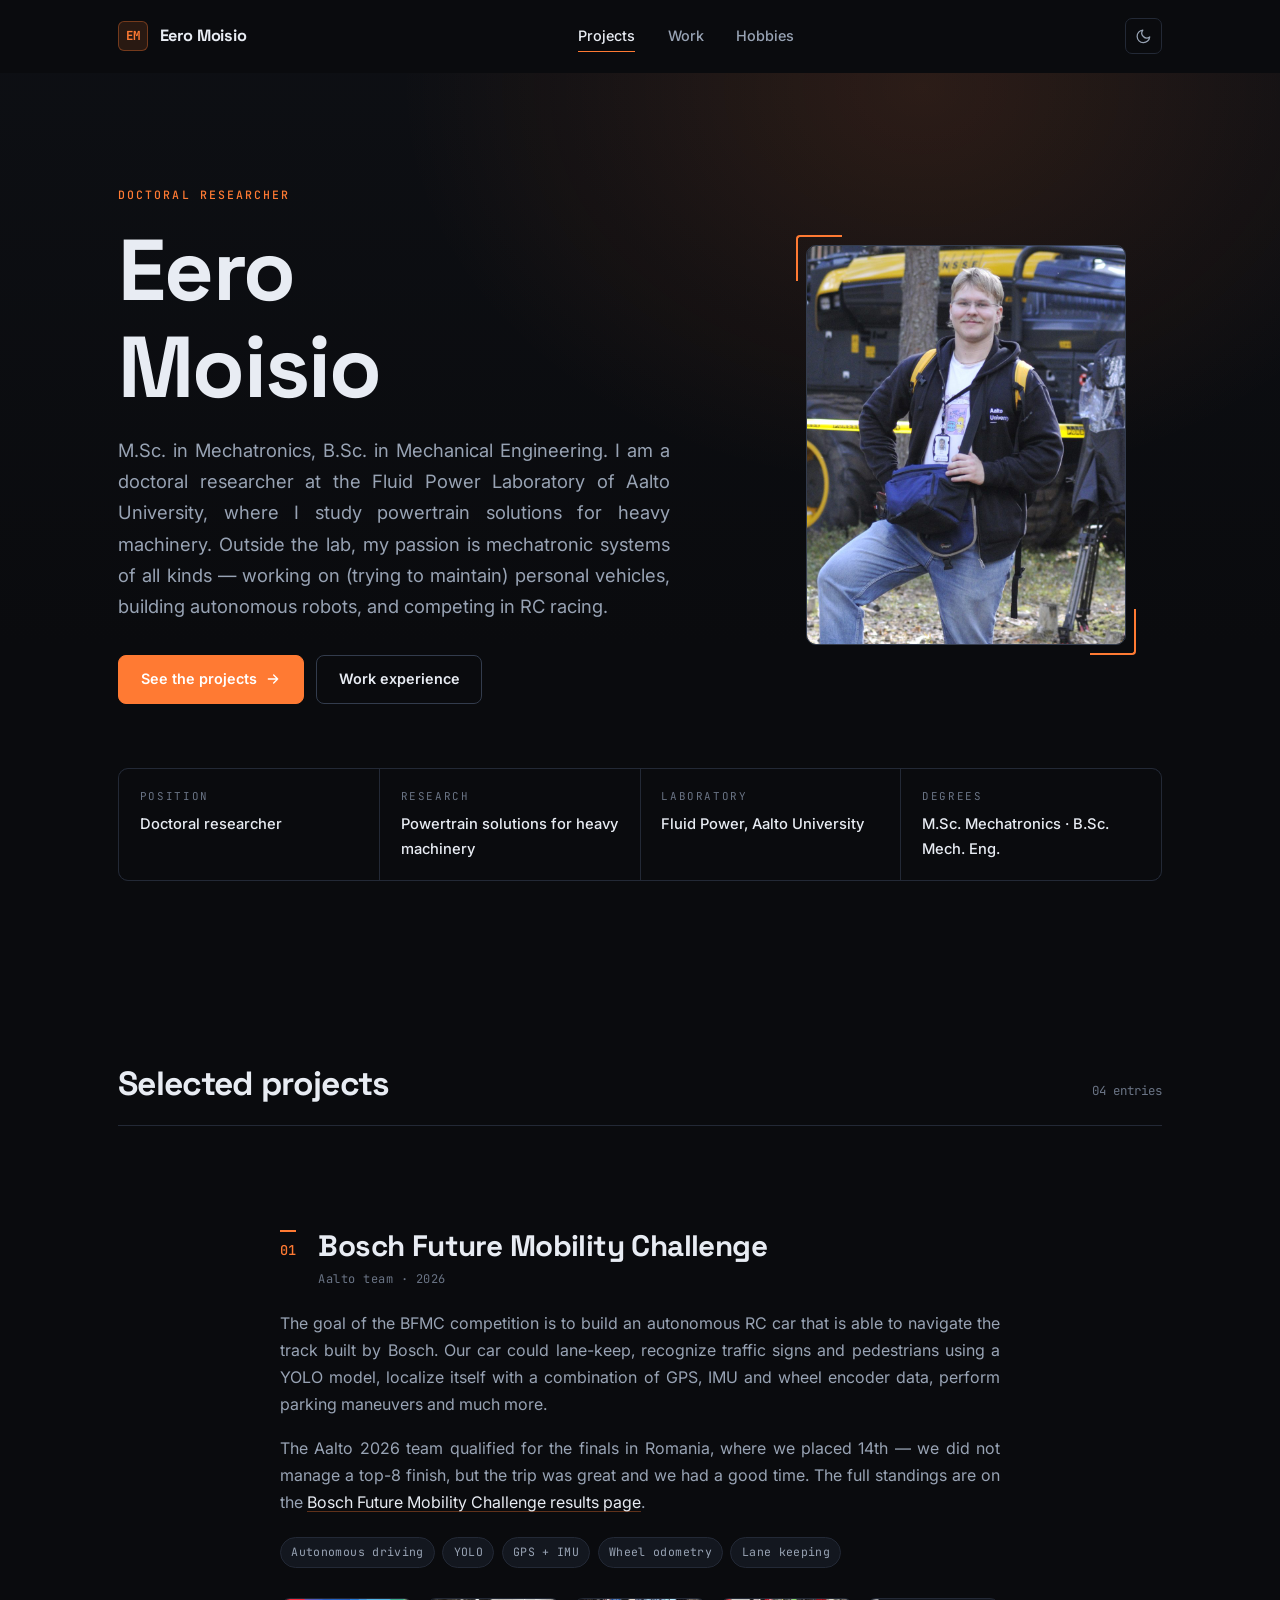
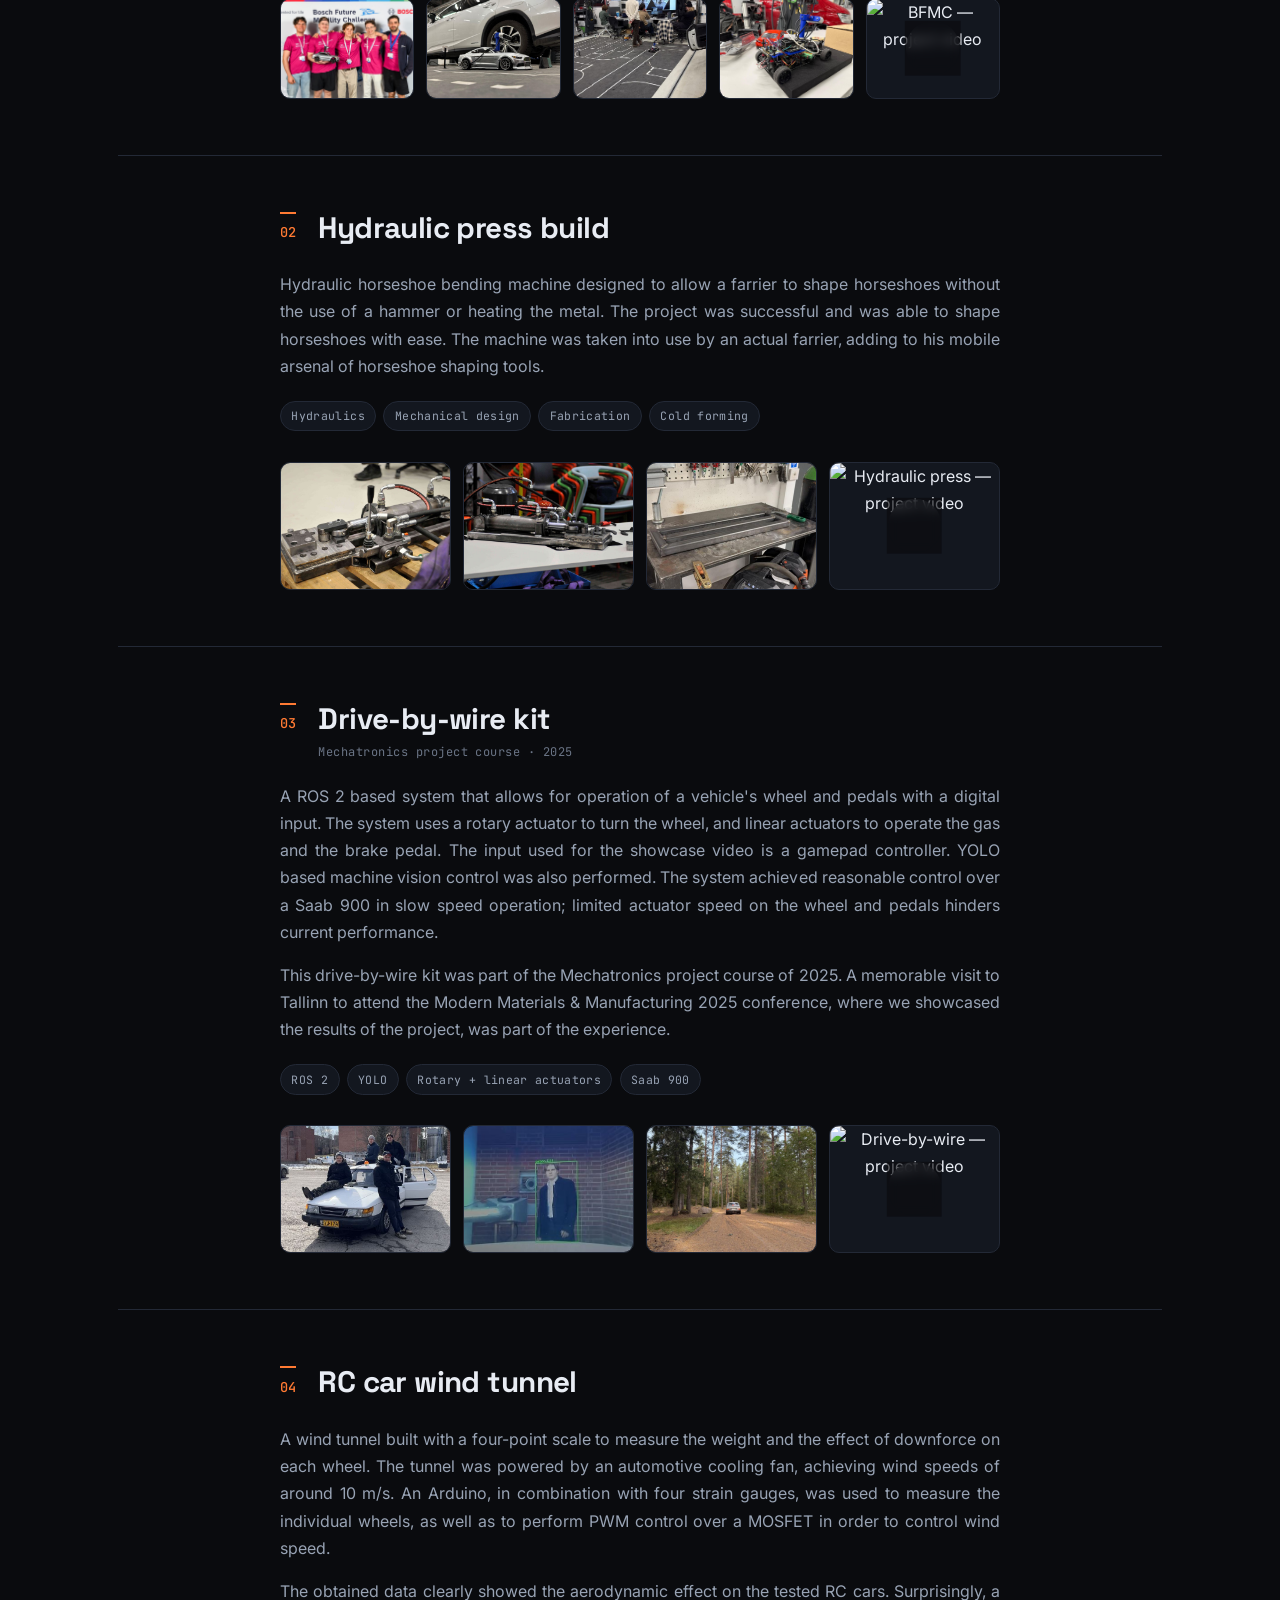
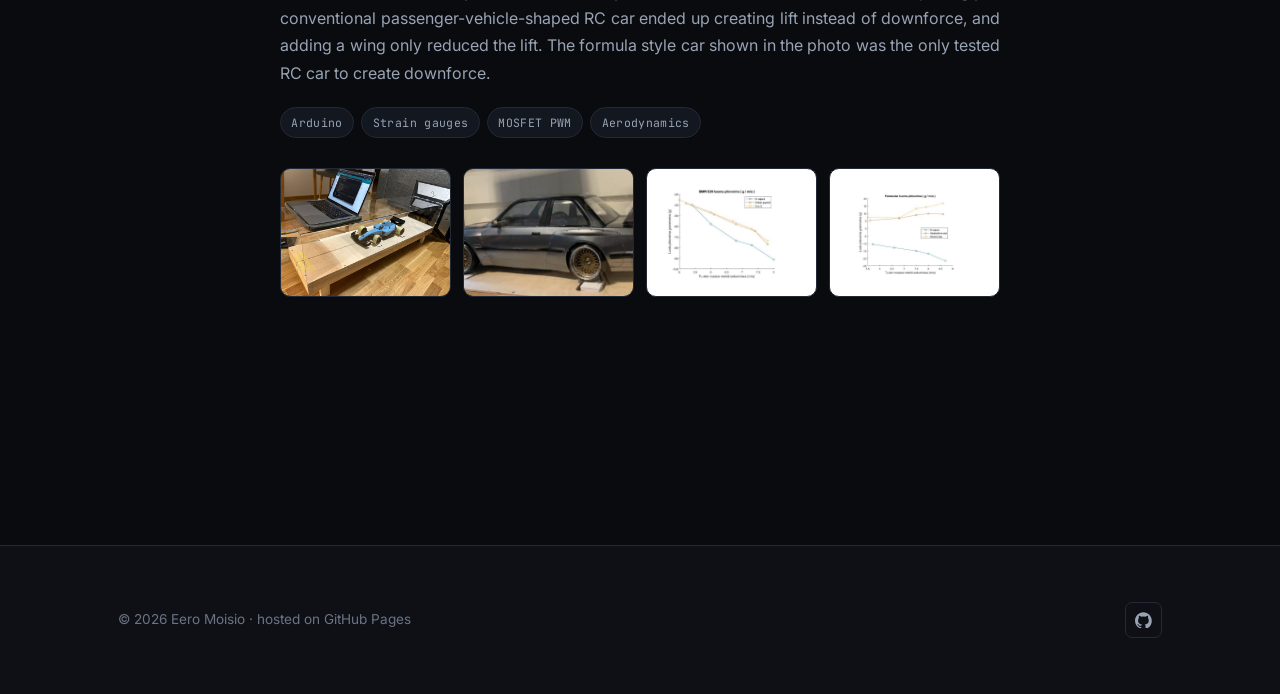
==== commit 8085aa9d: "Always-visible section tabs; drop the GitHub link from the header The hamburger hid two of the three" ====
--- a/index.html
+++ b/index.html
@@ -32,9 +32,7 @@
             <a href="hobbies.html">Hobbies</a>
     </nav>
     <div class="header-tools">
-      <a class="icon-btn" href="https://github.com/eerpp" aria-label="GitHub profile" rel="me noopener" target="_blank"><svg viewBox="0 0 24 24" fill="currentColor" aria-hidden="true"><path d="M12 .5C5.37.5 0 5.87 0 12.5c0 5.3 3.44 9.8 8.21 11.39.6.11.82-.26.82-.58v-2.03c-3.34.73-4.04-1.61-4.04-1.61-.55-1.39-1.34-1.76-1.34-1.76-1.09-.75.08-.73.08-.73 1.2.08 1.84 1.24 1.84 1.24 1.07 1.84 2.81 1.31 3.5 1 .11-.78.42-1.31.76-1.61-2.67-.3-5.47-1.34-5.47-5.95 0-1.31.47-2.38 1.24-3.22-.12-.31-.54-1.53.12-3.18 0 0 1.01-.32 3.3 1.23a11.5 11.5 0 0 1 6.01 0c2.29-1.55 3.3-1.23 3.3-1.23.66 1.65.24 2.87.12 3.18.77.84 1.24 1.91 1.24 3.22 0 4.62-2.81 5.64-5.49 5.94.43.37.82 1.1.82 2.22v3.29c0 .32.21.7.82.58A12.01 12.01 0 0 0 24 12.5C24 5.87 18.63.5 12 .5Z"/></svg></a>
       <button class="icon-btn theme-btn" type="button" aria-label="Switch to light theme"><svg class="moon" viewBox="0 0 24 24" fill="none" stroke="currentColor" stroke-width="1.8" stroke-linecap="round" stroke-linejoin="round" aria-hidden="true"><path d="M21 12.8A9 9 0 1 1 11.2 3a7 7 0 0 0 9.8 9.8Z"/></svg><svg class="sun" viewBox="0 0 24 24" fill="none" stroke="currentColor" stroke-width="1.8" stroke-linecap="round" aria-hidden="true"><circle cx="12" cy="12" r="4.2"/><path d="M12 2v2.2M12 19.8V22M4.2 4.2l1.6 1.6M18.2 18.2l1.6 1.6M2 12h2.2M19.8 12H22M4.2 19.8l1.6-1.6M18.2 5.8l1.6-1.6"/></svg></button>
-      <button class="icon-btn nav-toggle" type="button" aria-label="Menu" aria-expanded="false" aria-controls="nav"><svg viewBox="0 0 24 24" fill="none" stroke="currentColor" stroke-width="2" stroke-linecap="round" aria-hidden="true"><path d="M3.5 7h17M3.5 12h17M3.5 17h17"/></svg></button>
     </div>
   </div>
 </header>
--- a/assets/css/site.css
+++ b/assets/css/site.css
@@ -245,8 +245,6 @@
 :root[data-theme="light"] .theme-btn .sun { display: block; }
 :root[data-theme="light"] .theme-btn .moon { display: none; }
 
-.nav-toggle { display: none; }
-
 /* --- Hero --------------------------------------------------------------- */
 .hero {
   position: relative;
@@ -434,6 +432,15 @@
 .entry-body { max-width: var(--measure); margin-inline: auto; color: var(--text-dim); }
 .entry-body p + p { margin-top: 1rem; }
 
+/* Justified body copy. Hyphenation is not optional here: without it,
+   justifying a narrow column opens rivers of white space between words.
+   -webkit- prefix is still required for Safari/iOS. */
+.entry-body p, .role-body p, .lede {
+  text-align: justify;
+  -webkit-hyphens: auto;
+  hyphens: auto;
+}
+
 /* Inline links in body copy */
 .entry-body a, .role-body a {
   color: var(--text);
@@ -689,32 +696,34 @@
 /* --- Responsive --------------------------------------------------------- */
 @media (max-width: 900px) {
   .hero-inner { grid-template-columns: 1fr; }
-  .hero-portrait { order: -1; width: min(220px, 60%); justify-self: start; }
+  .hero-portrait { order: -1; width: min(220px, 60%); justify-self: center; }
+  .hero .eyebrow, .hero h1 { text-align: center; }
   .role { grid-template-columns: 1fr; gap: 0.35rem; }
   .role > *, .role > .role-date { grid-column: 1; }
   .role > .role-date { grid-row: auto; }
 }
 
 @media (max-width: 720px) {
-  .nav-toggle { display: grid; }
+  /* Nav stays on screen as three equal tabs on a second header row, so no
+     section is hidden behind a menu that has to be discovered first. */
+  .header-inner { flex-wrap: wrap; min-height: 0; padding-block: 0.5rem; }
+  .site-header.is-stuck .header-inner { min-height: 0; }
 
   .nav {
-    position: fixed;
-    inset: 0 0 auto;
-    top: 0;
-    flex-direction: column;
-    align-items: stretch;
+    order: 3;
+    width: 100%;
     gap: 0;
-    padding: 5.5rem 1.25rem 1.5rem;
-    background: var(--bg);
-    border-bottom: 1px solid var(--border);
-    transform: translateY(-100%);
-    transition: transform 0.45s var(--ease);
-    z-index: -1;
+    margin-top: 0.5rem;
+    border-top: 1px solid var(--border);
   }
-  .nav.is-open { transform: none; }
-  .nav a { padding: 0.9rem 0.25rem; font-size: 1.05rem; border-bottom: 1px solid var(--border); }
-  .nav a::after { display: none; }
+  .nav a {
+    flex: 1;
+    text-align: center;
+    padding: 0.7rem 0.25rem 0.6rem;
+    font-size: 0.9rem;
+    font-weight: 600;
+  }
+  .nav a::after { left: 0.6rem; right: 0.6rem; bottom: 0; }
   .nav a[aria-current="page"] { color: var(--accent); }
 
   .entry-head { grid-template-columns: 1fr; gap: 0.3rem; }
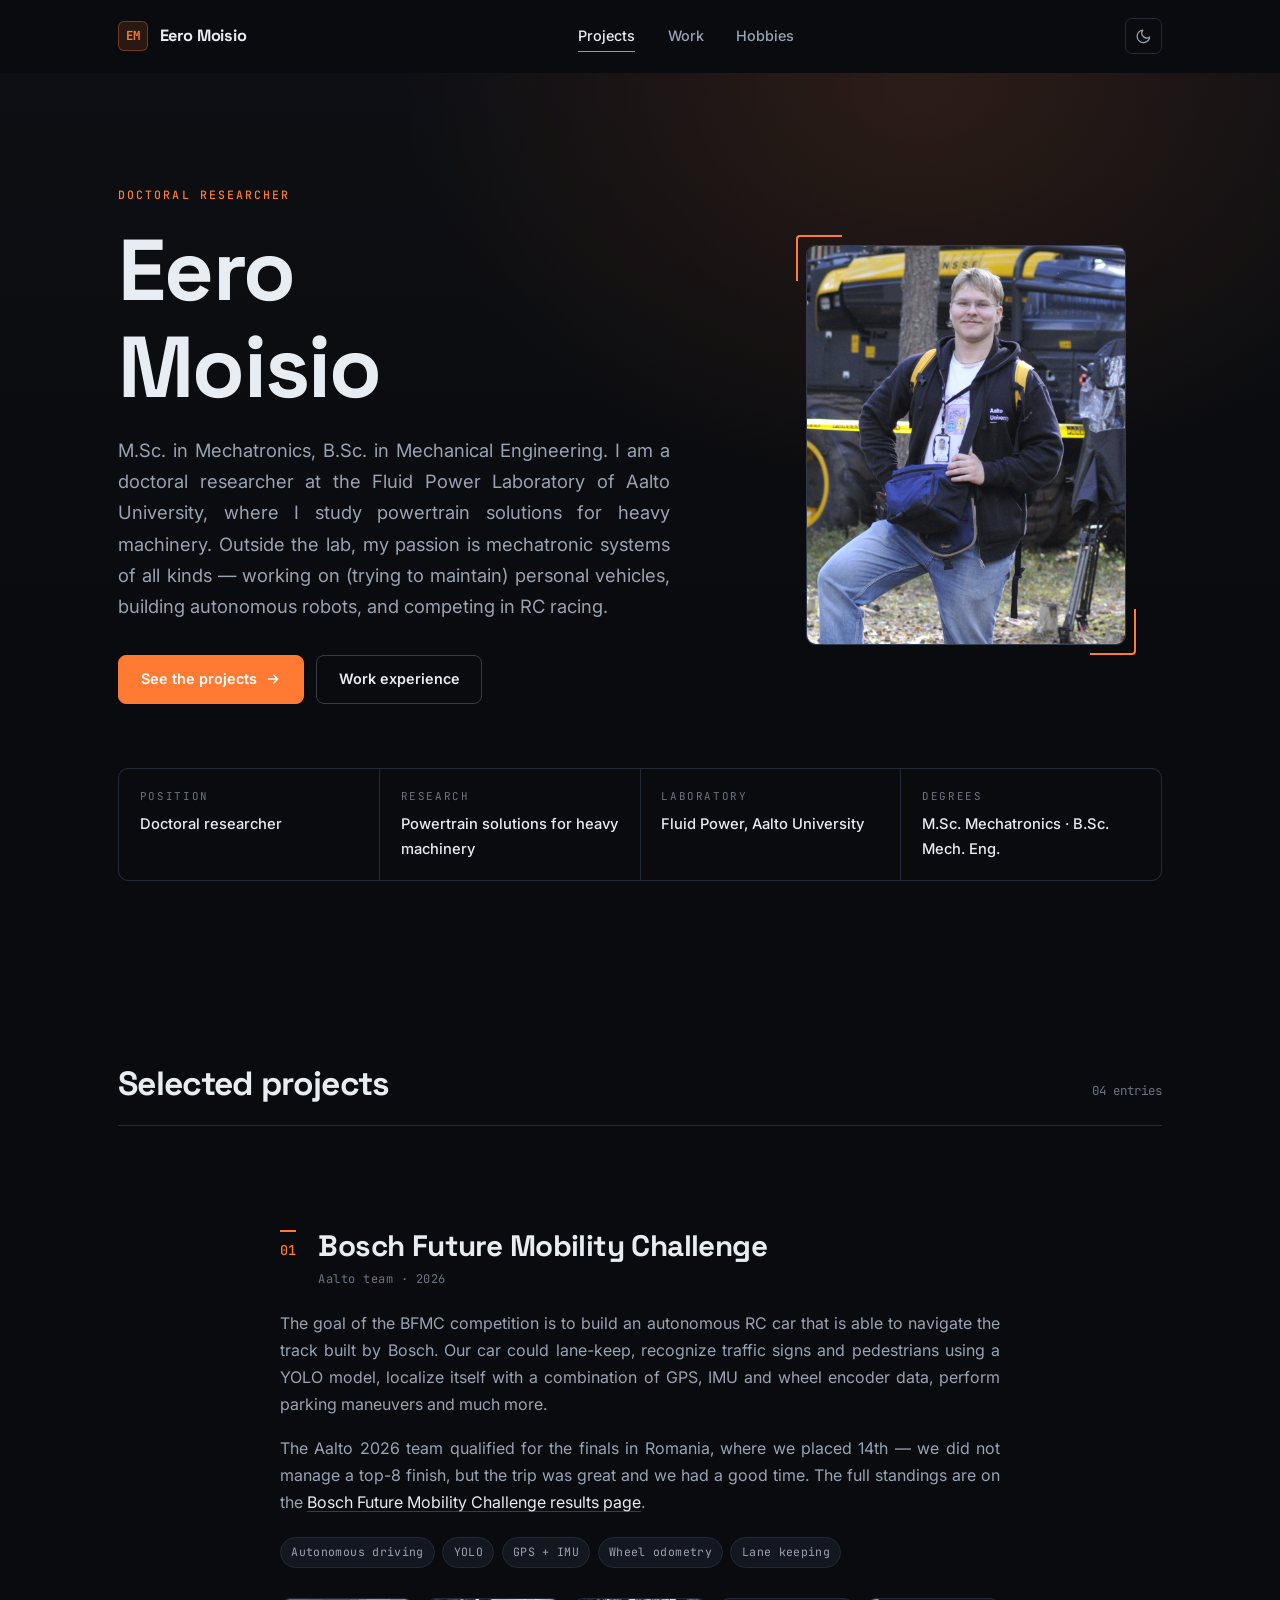
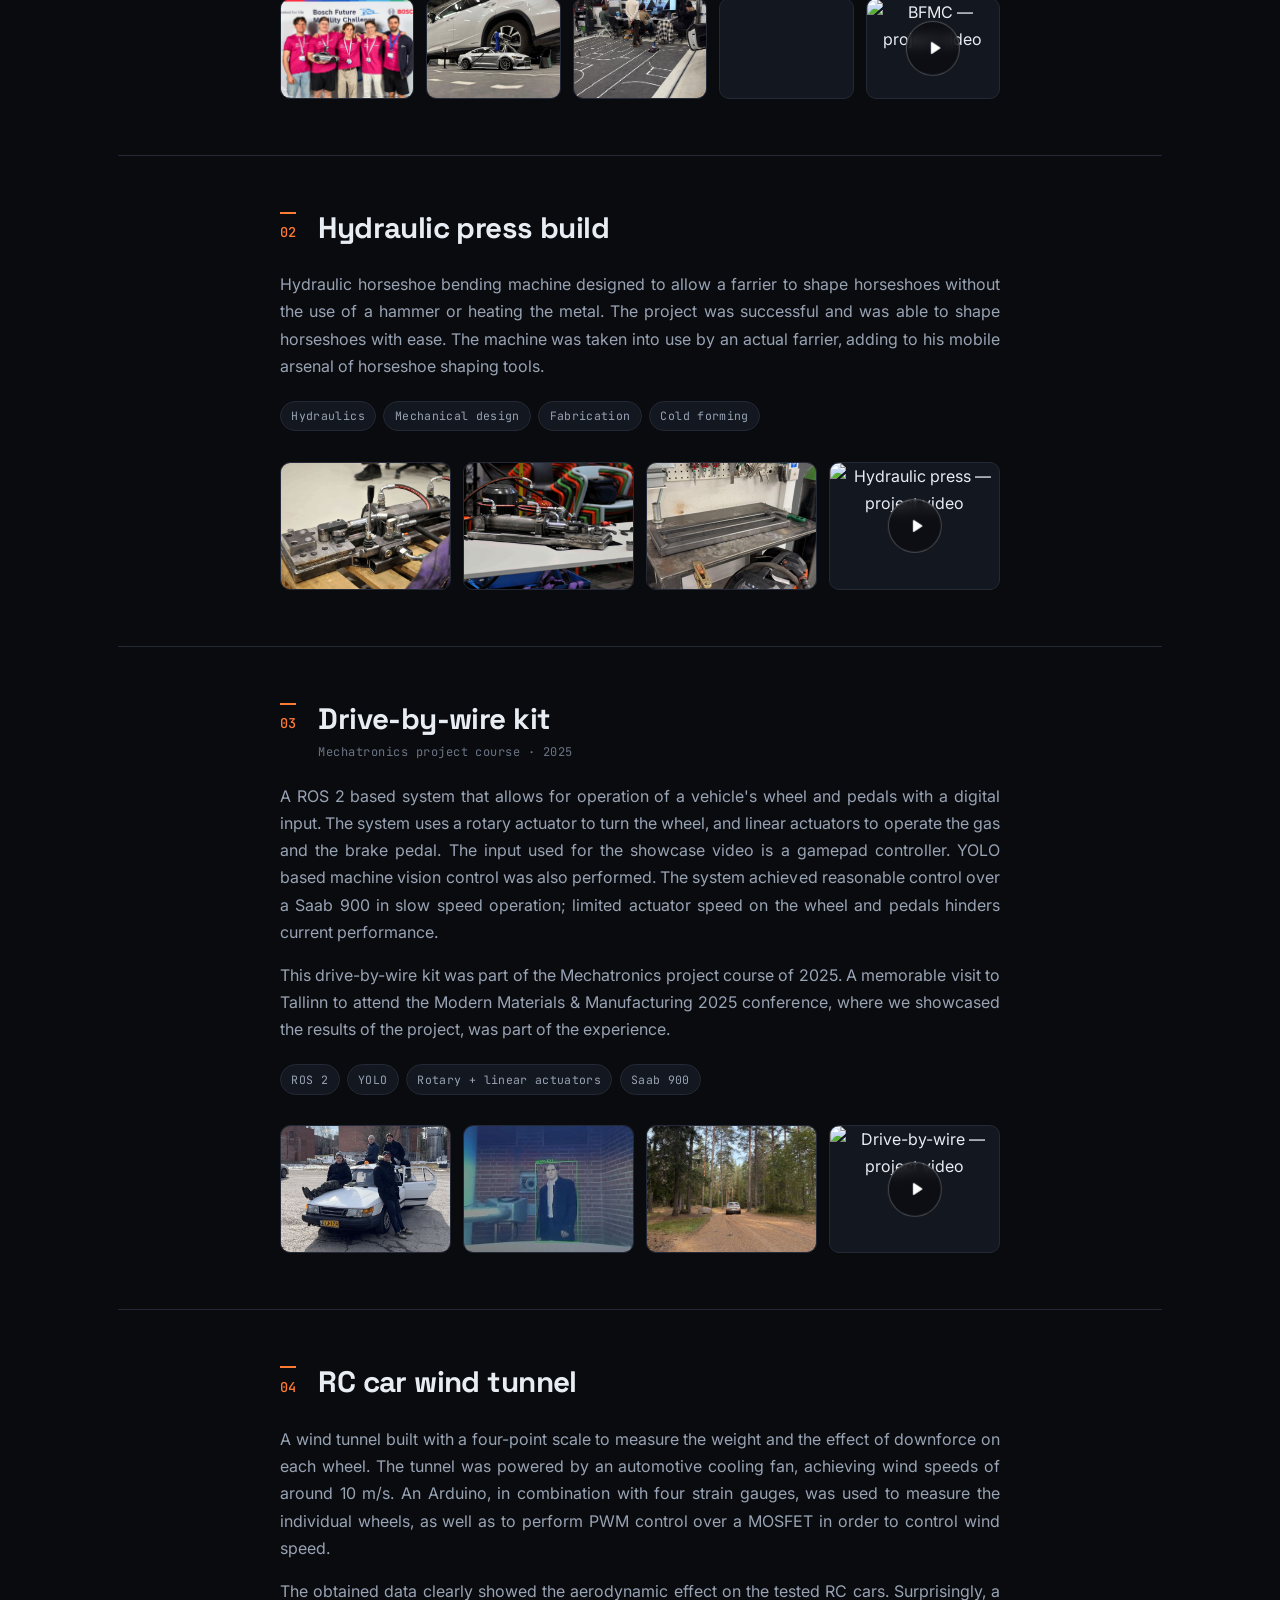
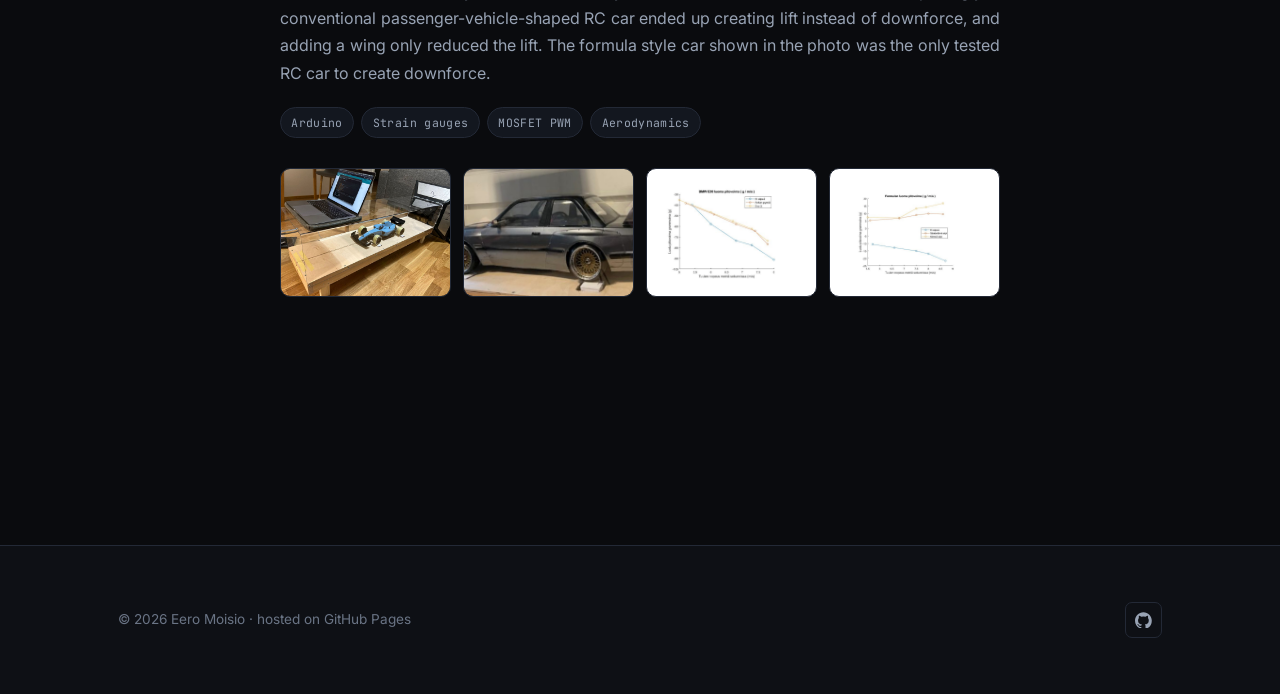
==== commit 7364668c: "Serve the three sections from one document, no reload between tabs Projects, Work and Hobbies are no" ====
--- a/index.html
+++ b/index.html
@@ -17,7 +17,7 @@
 <link rel="preconnect" href="https://fonts.gstatic.com" crossorigin>
 <link rel="stylesheet" href="https://fonts.googleapis.com/css2?family=Inter:wght@400;500;600&amp;family=JetBrains+Mono:wght@400;500&amp;family=Space+Grotesk:wght@600;700&amp;display=swap">
 <link rel="stylesheet" href="assets/css/site.css">
-<script>try{var t=localStorage.getItem('theme');if(t)document.documentElement.dataset.theme=t;}catch(e){}</script>
+<script>document.documentElement.classList.add('js');try{var t=localStorage.getItem('theme');if(t)document.documentElement.dataset.theme=t;}catch(e){}</script>
 </head>
 <body>
 <a class="skip-link" href="#main">Skip to content</a>
@@ -27,9 +27,9 @@
   <div class="container header-inner">
     <a class="brand" href="index.html"><span class="mark">EM</span> Eero Moisio</a>
     <nav class="nav" id="nav" aria-label="Main">
-            <a href="index.html" aria-current="page">Projects</a>
-            <a href="work.html">Work</a>
-            <a href="hobbies.html">Hobbies</a>
+            <a href="#projects" aria-current="page">Projects</a>
+            <a href="#work">Work</a>
+            <a href="#hobbies">Hobbies</a>
     </nav>
     <div class="header-tools">
       <button class="icon-btn theme-btn" type="button" aria-label="Switch to light theme"><svg class="moon" viewBox="0 0 24 24" fill="none" stroke="currentColor" stroke-width="1.8" stroke-linecap="round" stroke-linejoin="round" aria-hidden="true"><path d="M21 12.8A9 9 0 1 1 11.2 3a7 7 0 0 0 9.8 9.8Z"/></svg><svg class="sun" viewBox="0 0 24 24" fill="none" stroke="currentColor" stroke-width="1.8" stroke-linecap="round" aria-hidden="true"><circle cx="12" cy="12" r="4.2"/><path d="M12 2v2.2M12 19.8V22M4.2 4.2l1.6 1.6M18.2 18.2l1.6 1.6M2 12h2.2M19.8 12H22M4.2 19.8l1.6-1.6M18.2 5.8l1.6-1.6"/></svg></button>
@@ -38,6 +38,7 @@
 </header>
 
 <main id="main">
+  <section class="page" id="projects">
   <section class="hero">
     <div class="hero-bg" aria-hidden="true"></div>
     <div class="container hero-inner">
@@ -53,8 +54,8 @@
           kinds &mdash; working on (trying to maintain) personal vehicles, building autonomous
           robots, and competing in RC racing.</p>
         <div class="hero-actions">
-          <a class="btn btn-primary" href="#projects">See the projects <svg viewBox="0 0 24 24" fill="none" stroke="currentColor" stroke-width="2" stroke-linecap="round" stroke-linejoin="round" aria-hidden="true"><path d="M5 12h14M13 6l6 6-6 6"/></svg></a>
-          <a class="btn btn-ghost" href="work.html">Work experience</a>
+          <a class="btn btn-primary" href="#selected-projects">See the projects <svg viewBox="0 0 24 24" fill="none" stroke="currentColor" stroke-width="2" stroke-linecap="round" stroke-linejoin="round" aria-hidden="true"><path d="M5 12h14M13 6l6 6-6 6"/></svg></a>
+          <a class="btn btn-ghost" href="#work">Work experience</a>
         </div>
       </div>
       <figure class="hero-portrait">
@@ -73,7 +74,7 @@
       </dl>
     </div>
   </section>
-  <section class="section" id="projects">
+  <section class="section" id="selected-projects">
     <div class="container">
       <div class="section-head" data-reveal>
         <h2>Selected projects</h2>
@@ -152,6 +153,154 @@
         </div>
       </article>
     </div>
+  </section>
+  </section>
+  <section class="page" id="work">
+  <section class="page-head">
+    <div class="container">
+      <p class="eyebrow">Curriculum</p>
+      <h1>Work experience</h1>
+      <p class="lede">Doctoral research at the Fluid Power Laboratory of Aalto University,
+        and four years of post-tensioning work on Finnish infrastructure.</p>
+    </div>
+  </section>
+  <section class="section">
+    <div class="container timeline">
+      <article class="role">
+        <p class="role-date" data-reveal>2026 — present</p>
+        <div class="role-headings" data-reveal>
+          <h2 class="role-org">Aalto University</h2>
+          <p class="role-title">Doctoral researcher · Fluid Power Laboratory</p>
+        </div>
+        <div class="role-body" data-reveal>
+          <p>I started my doctoral studies at the Fluid Power Laboratory of Aalto University in 2026, returning to the laboratory where I previously worked as a research assistant. My research studies powertrain solutions for heavy machinery.</p>
+        </div>
+      </article>
+      <article class="role">
+        <p class="role-date" data-reveal>Dec 2025 — 2026</p>
+        <div class="role-headings" data-reveal>
+          <h2 class="role-org">Aalto University</h2>
+          <p class="role-title">Master’s thesis · AM Laboratory</p>
+        </div>
+        <div class="role-body" data-reveal>
+          <p>I completed my Master&#x27;s thesis at the AM Laboratory, titled Quantifying the impacts of different coarse modeling choices on vehicle energy consumption estimates. The thesis focused on modeling the temperature dependence of vehicle energy consumption across internal combustion, hybrid and fully electric powertrains. The vehicles studied ranged from passenger cars to the largest trucks allowed on Finnish roads.</p>
+        </div>
+      </article>
+      <article class="role">
+        <p class="role-date" data-reveal>Feb 2025 — Nov 2025</p>
+        <div class="role-headings" data-reveal>
+          <h2 class="role-org">Aalto University</h2>
+          <p class="role-title">Research assistant · Fluid Power Laboratory</p>
+        </div>
+        <div class="role-body" data-reveal>
+          <p>I worked as a research assistant for the Fluid Power Laboratory, focusing on the LEMMI project: designing and fabricating subsystems, and assembling the towers. My contributions include the return pump control logic, the mounting and placement of the return pump, the frame that holds the system&#x27;s main oil tank, fabricating the EtherCAT cable network, and mounting the fieldbuses on the towers.</p>
+        </div>
+        <div class="media-grid" data-count="4" data-reveal>
+          <button class="tile" type="button" data-full="images/opt/lemmi_towers.jpg" data-caption="LEMMI project towers"><img src="images/opt/lemmi_towers.jpg" width="675" height="1200" loading="lazy" decoding="async" alt="LEMMI project towers"></button>
+          <button class="tile" type="button" data-full="images/opt/return_pump_logic.jpg" data-caption="Return pump control logic hardware"><img src="images/opt/return_pump_logic.jpg" width="675" height="1200" loading="lazy" decoding="async" alt="Return pump control logic hardware"></button>
+          <button class="tile" type="button" data-full="images/opt/okerman.jpg" data-caption="An Åkerman tracked excavator working in the forest"><img src="images/opt/okerman.jpg" width="1200" height="900" loading="lazy" decoding="async" alt="An Åkerman tracked excavator working in the forest"></button>
+          <button class="tile" type="button" data-full="images/opt/lemmi_back.jpg" data-caption="Rear view of the LEMMI towers"><img src="images/opt/lemmi_back.jpg" width="900" height="1200" loading="lazy" decoding="async" alt="Rear view of the LEMMI towers"></button>
+        </div>
+      </article>
+      <article class="role">
+        <p class="role-date" data-reveal>2020 — 2024</p>
+        <div class="role-headings" data-reveal>
+          <h2 class="role-org">Tensicon Oy</h2>
+          <p class="role-title">Post-tensioning construction worker</p>
+        </div>
+        <div class="role-body" data-reveal>
+          <p>I worked as a post-tensioning construction worker at Tensicon Oy between 2020 and 2024. The work included the manufacturing, installation and tensioning of various post-tensioned structures, such as bridges, construction crane mountings and wind turbine ground anchorings.</p>
+          <p>I had the unique opportunity to travel across Finland building infrastructure around the country, including projects in Turku, Pori, Vaasa, Raahe, Kärsämäki, Tampere, Jämsä, Kuopio, Joensuu and the Helsinki metropolitan area.</p>
+        </div>
+        <div class="media-grid" data-count="4" data-reveal>
+          <button class="tile" type="button" data-full="images/opt/kamppi_nosturi.jpg" data-caption="Crane mounting work in Kamppi, Helsinki"><img src="images/opt/kamppi_nosturi.jpg" width="675" height="1200" loading="lazy" decoding="async" alt="Crane mounting work in Kamppi, Helsinki"></button>
+          <button class="tile" type="button" data-full="images/opt/tensicon_selfie.jpg" data-caption="On site during post-tensioning work"><img src="images/opt/tensicon_selfie.jpg" width="675" height="1200" loading="lazy" decoding="async" alt="On site during post-tensioning work"></button>
+          <button class="tile" type="button" data-full="images/opt/flame_hammer.jpg" data-caption="Holding a lit gas torch in the workshop, coils of post-tensioning strand behind"><img src="images/opt/flame_hammer.jpg" width="676" height="1200" loading="lazy" decoding="async" alt="Holding a lit gas torch in the workshop, coils of post-tensioning strand behind"></button>
+          <button class="tile" type="button" data-full="images/opt/pori_winter.jpg" data-caption="Winter site work in Pori"><img src="images/opt/pori_winter.jpg" width="907" height="1200" loading="lazy" decoding="async" alt="Winter site work in Pori"></button>
+        </div>
+      </article>
+    </div>
+  </section>
+  </section>
+  <section class="page" id="hobbies">
+  <section class="page-head">
+    <div class="container">
+      <p class="eyebrow">Off the clock</p>
+      <h1>Hobbies &amp; personal projects</h1>
+      <p class="lede">Things built for the fun of it &mdash; robots, RC electronics,
+        an ageing Corolla and a bit of welding.</p>
+    </div>
+  </section>
+  <section class="section">
+    <div class="container">
+      <article class="entry">
+        <div class="entry-head" data-reveal>
+          <span class="entry-num">01</span>
+          <h3>FluPo robot</h3>
+          <span></span>
+        </div>
+        <div class="entry-body" data-reveal>
+          <p>FluPo is a gadget inspired by a vision of a mascot for the hydraulics laboratory of Aalto. FluPo embodies the essence of a benign seal that barely manages to make its way around. The idea is a work in progress, and will hopefully gain attention and support among the Mechatronics research group at Aalto.</p>
+          <p>FluPo runs an ESP32, two N20 DC motors, an L9110S dual channel H-bridge motor driver module and a 1S LiPo. The robot is controlled remotely over Wi-Fi using ROS 2 and an Xbox controller.</p>
+          <ul class="tags"><li>ESP32</li><li>ROS 2</li><li>Wi-Fi teleop</li><li>L9110S H-bridge</li></ul>
+        </div>
+        <div class="media-grid" data-count="4" data-reveal>
+          <button class="tile tile-video" type="button" data-video="KASaZ1LAq40" data-orientation="portrait" data-caption="FluPo — robot in motion"><img src="https://i.ytimg.com/vi/KASaZ1LAq40/hqdefault.jpg" width="480" height="360" loading="lazy" decoding="async" alt="FluPo — robot in motion"><span class="play"><svg viewBox="0 0 24 24" fill="currentColor" aria-hidden="true"><path d="M8 5.14v13.72a1 1 0 0 0 1.54.84l10.3-6.86a1 1 0 0 0 0-1.68L9.54 4.3A1 1 0 0 0 8 5.14Z"/></svg></span></button>
+          <button class="tile" type="button" data-full="images/opt/flupo_motor.jpg" data-caption="N20 motor and drive hardware for FluPo"><img src="images/opt/flupo_motor.jpg" width="900" height="1200" loading="lazy" decoding="async" alt="N20 motor and drive hardware for FluPo"></button>
+          <button class="tile" type="button" data-full="images/opt/seal.jpg" data-caption="The seal that inspired FluPo"><img src="images/opt/seal.jpg" width="432" height="646" loading="lazy" decoding="async" alt="The seal that inspired FluPo"></button>
+          <button class="tile" type="button" data-full="images/opt/esp.jpg" data-caption="ESP32 controller wiring for FluPo"><img src="images/opt/esp.jpg" width="900" height="1200" loading="lazy" decoding="async" alt="ESP32 controller wiring for FluPo"></button>
+        </div>
+      </article>
+      <article class="entry">
+        <div class="entry-head" data-reveal>
+          <span class="entry-num">02</span>
+          <h3>RC drifting gyro</h3>
+          <span></span>
+        </div>
+        <div class="entry-body" data-reveal>
+          <p>An Arduino based RC drifting gyroscope that produces realistic countersteer. The system uses an MPU6050 IMU to read the yaw rate of the RC car, and uses this to command the steering servo to countersteer, replicating the behaviour of a real car. The project turned out very well, competing with commercial products in terms of performance. The countersteer logic is based on PD control of yaw rate.</p>
+          <ul class="tags"><li>Arduino</li><li>MPU6050</li><li>PD control</li><li>Servo steering</li></ul>
+        </div>
+        <div class="media-grid" data-count="4" data-reveal>
+          <button class="tile tile-video" type="button" data-video="uRqVpNOCs2U" data-orientation="landscape" data-caption="RC drift gyro — in action"><img src="https://i.ytimg.com/vi/uRqVpNOCs2U/hqdefault.jpg" width="480" height="360" loading="lazy" decoding="async" alt="RC drift gyro — in action"><span class="play"><svg viewBox="0 0 24 24" fill="currentColor" aria-hidden="true"><path d="M8 5.14v13.72a1 1 0 0 0 1.54.84l10.3-6.86a1 1 0 0 0 0-1.68L9.54 4.3A1 1 0 0 0 8 5.14Z"/></svg></span></button>
+          <button class="tile" type="button" data-full="images/opt/rc_gyro.jpg" data-caption="The Arduino based RC drift gyro"><img src="images/opt/rc_gyro.jpg" width="1200" height="797" loading="lazy" decoding="async" alt="The Arduino based RC drift gyro"></button>
+          <button class="tile" type="button" data-full="images/opt/rc_drift_tandem.jpg" data-caption="Tandem run at an RC drift event"><img src="images/opt/rc_drift_tandem.jpg" width="1200" height="797" loading="lazy" decoding="async" alt="Tandem run at an RC drift event"></button>
+          <button class="tile tile-video" type="button" data-video="ussGp65kmLM" data-orientation="landscape" data-caption="RC drift gyro — second video"><img src="https://i.ytimg.com/vi/ussGp65kmLM/hqdefault.jpg" width="480" height="360" loading="lazy" decoding="async" alt="RC drift gyro — second video"><span class="play"><svg viewBox="0 0 24 24" fill="currentColor" aria-hidden="true"><path d="M8 5.14v13.72a1 1 0 0 0 1.54.84l10.3-6.86a1 1 0 0 0 0-1.68L9.54 4.3A1 1 0 0 0 8 5.14Z"/></svg></span></button>
+        </div>
+      </article>
+      <article class="entry">
+        <div class="entry-head" data-reveal>
+          <span class="entry-num">03</span>
+          <h3>Rolling a boulder up a hill</h3>
+          <p class="entry-meta">Toyota Corolla “IPI”</p>
+        </div>
+        <div class="entry-body" data-reveal>
+          <p>Owning a vehicle is fun, and it is even more fun when you get to practise mechanic skills to maintain its ability to function. Over the years a lot has happened to IPI: driveshafts have snapped in half and metal has slowly rusted away. IPI has given many a chance to learn by doing.</p>
+          <ul class="tags"><li>Maintenance</li><li>Drivetrain</li><li>Rust repair</li></ul>
+        </div>
+        <div class="media-grid" data-count="4" data-reveal>
+          <button class="tile" type="button" data-full="images/opt/corolla.jpg" data-caption="The Toyota Corolla, IPI"><img src="images/opt/corolla.jpg" width="900" height="1200" loading="lazy" decoding="async" alt="The Toyota Corolla, IPI"></button>
+          <button class="tile tile-video" type="button" data-video="1KoBnRm-fFQ" data-orientation="portrait" data-caption="Corolla — workshop clip"><img src="https://i.ytimg.com/vi/1KoBnRm-fFQ/hqdefault.jpg" width="480" height="360" loading="lazy" decoding="async" alt="Corolla — workshop clip"><span class="play"><svg viewBox="0 0 24 24" fill="currentColor" aria-hidden="true"><path d="M8 5.14v13.72a1 1 0 0 0 1.54.84l10.3-6.86a1 1 0 0 0 0-1.68L9.54 4.3A1 1 0 0 0 8 5.14Z"/></svg></span></button>
+          <button class="tile tile-video" type="button" data-video="bB_dOzumk4Y" data-orientation="portrait" data-caption="Corolla — workshop clip"><img src="https://i.ytimg.com/vi/bB_dOzumk4Y/hqdefault.jpg" width="480" height="360" loading="lazy" decoding="async" alt="Corolla — workshop clip"><span class="play"><svg viewBox="0 0 24 24" fill="currentColor" aria-hidden="true"><path d="M8 5.14v13.72a1 1 0 0 0 1.54.84l10.3-6.86a1 1 0 0 0 0-1.68L9.54 4.3A1 1 0 0 0 8 5.14Z"/></svg></span></button>
+          <button class="tile" type="button" data-full="images/opt/ilmari_corolla.jpg" data-caption="Working on the Corolla"><img src="images/opt/ilmari_corolla.jpg" width="900" height="1200" loading="lazy" decoding="async" alt="Working on the Corolla"></button>
+        </div>
+      </article>
+      <article class="entry">
+        <div class="entry-head" data-reveal>
+          <span class="entry-num">04</span>
+          <h3>Man of steel</h3>
+          <span></span>
+        </div>
+        <div class="entry-body" data-reveal>
+          <p>This little guy will take good care of your keys.</p>
+          <ul class="tags"><li>Welding</li><li>Steel</li></ul>
+        </div>
+        <div class="media-grid" data-count="1" data-reveal>
+          <button class="tile" type="button" data-full="images/opt/weld_butler.jpg" data-caption="Welded steel figure used as a key holder"><img src="images/opt/weld_butler.jpg" width="900" height="1200" loading="lazy" decoding="async" alt="Welded steel figure used as a key holder"></button>
+        </div>
+      </article>
+    </div>
+  </section>
   </section>
 </main>
 
--- a/assets/css/site.css
+++ b/assets/css/site.css
@@ -377,6 +377,13 @@
 .spec dd { font-size: 0.92rem; font-weight: 500; }
 
 /* --- Sections ----------------------------------------------------------- */
+.page.is-entering { animation: pageIn 0.4s var(--ease) both; }
+@keyframes pageIn {
+  from { opacity: 0; transform: translateY(10px); }
+  to   { opacity: 1; transform: none; }
+}
+@media (prefers-reduced-motion: reduce) { .page.is-entering { animation: none; } }
+
 .section { padding-block: clamp(3.5rem, 8vw, 6rem); }
 .section + .section { padding-top: 0; }
 .page-head + .section { padding-top: clamp(1rem, 2.5vw, 2rem); }
@@ -685,13 +692,13 @@
 .lightbox-close svg { width: 1.1rem; height: 1.1rem; }
 
 /* --- Scroll reveal ------------------------------------------------------ */
-[data-reveal] {
+.js [data-reveal] {
   opacity: 0;
   transform: translateY(26px);
   transition: opacity 0.8s var(--ease), transform 0.8s var(--ease);
   transition-delay: var(--reveal-delay, 0ms);
 }
-[data-reveal].is-in { opacity: 1; transform: none; }
+.js [data-reveal].is-in { opacity: 1; transform: none; }
 
 /* --- Responsive --------------------------------------------------------- */
 @media (max-width: 900px) {
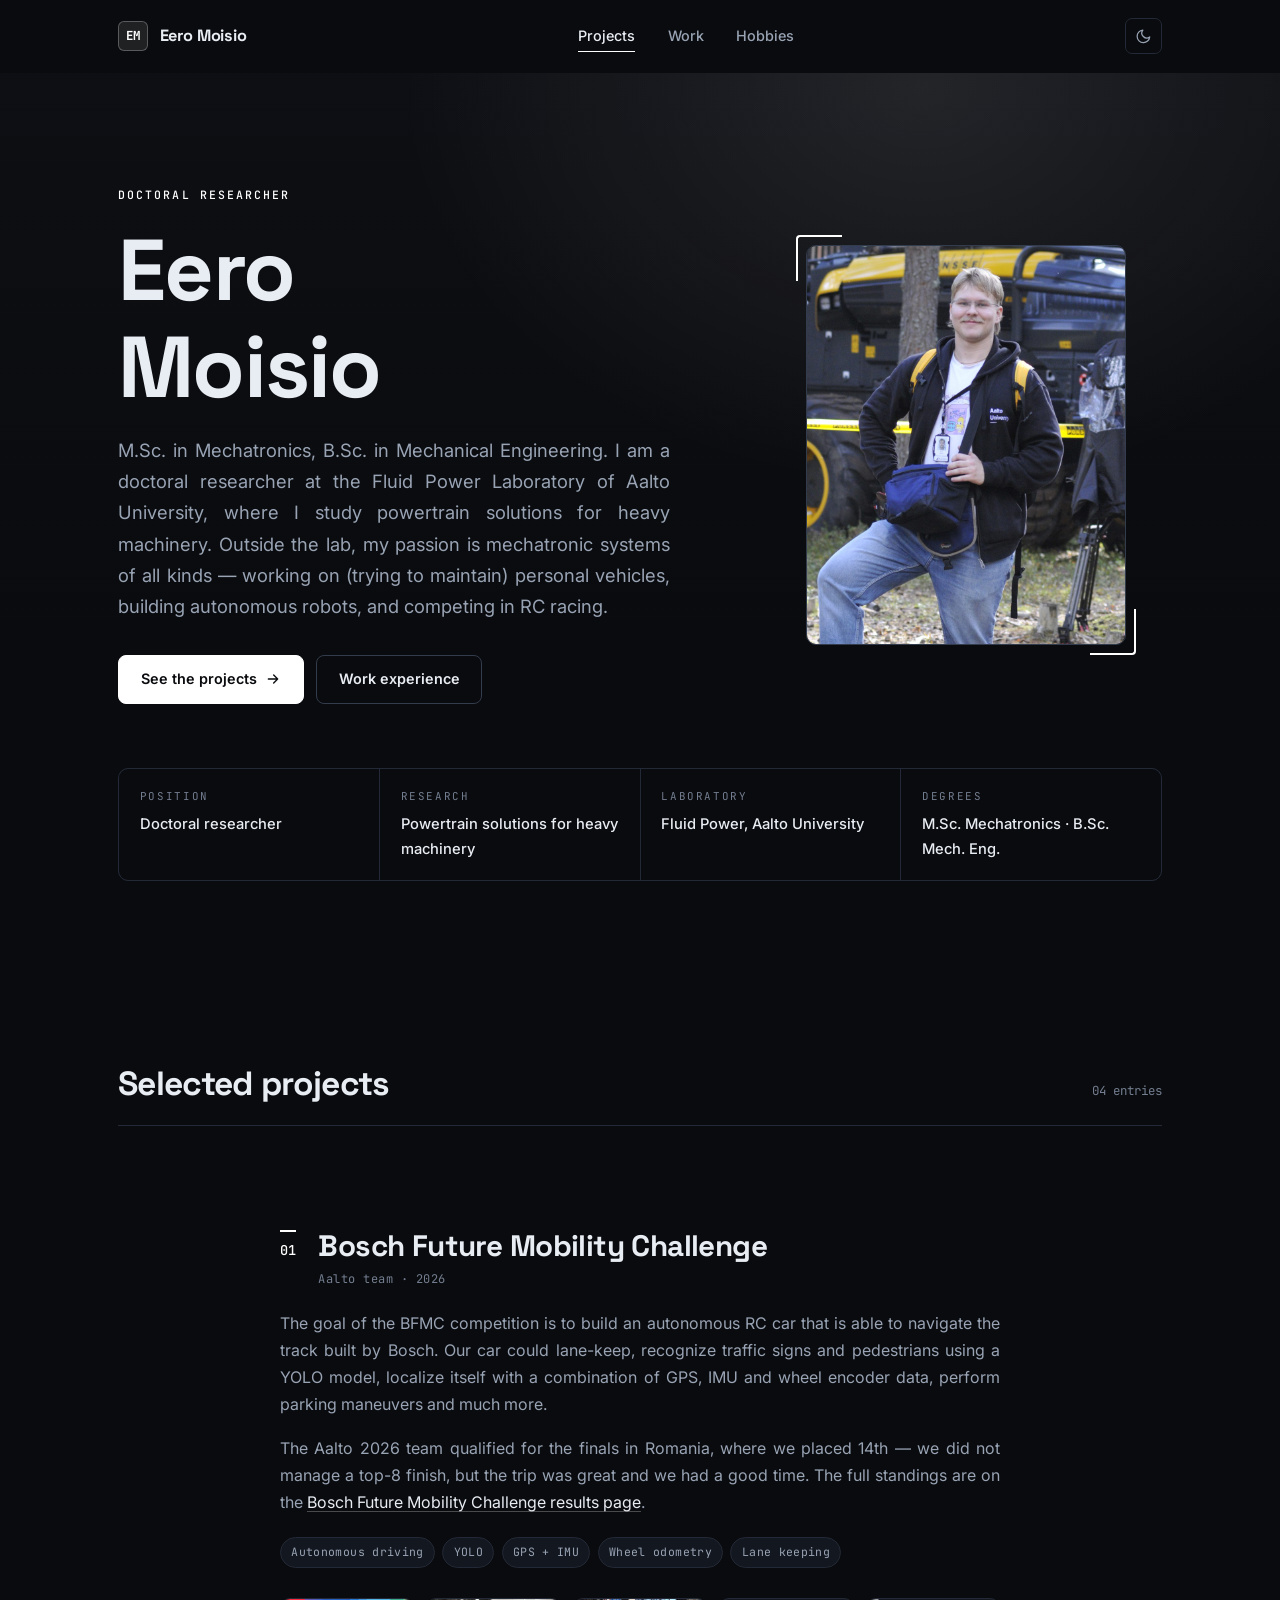
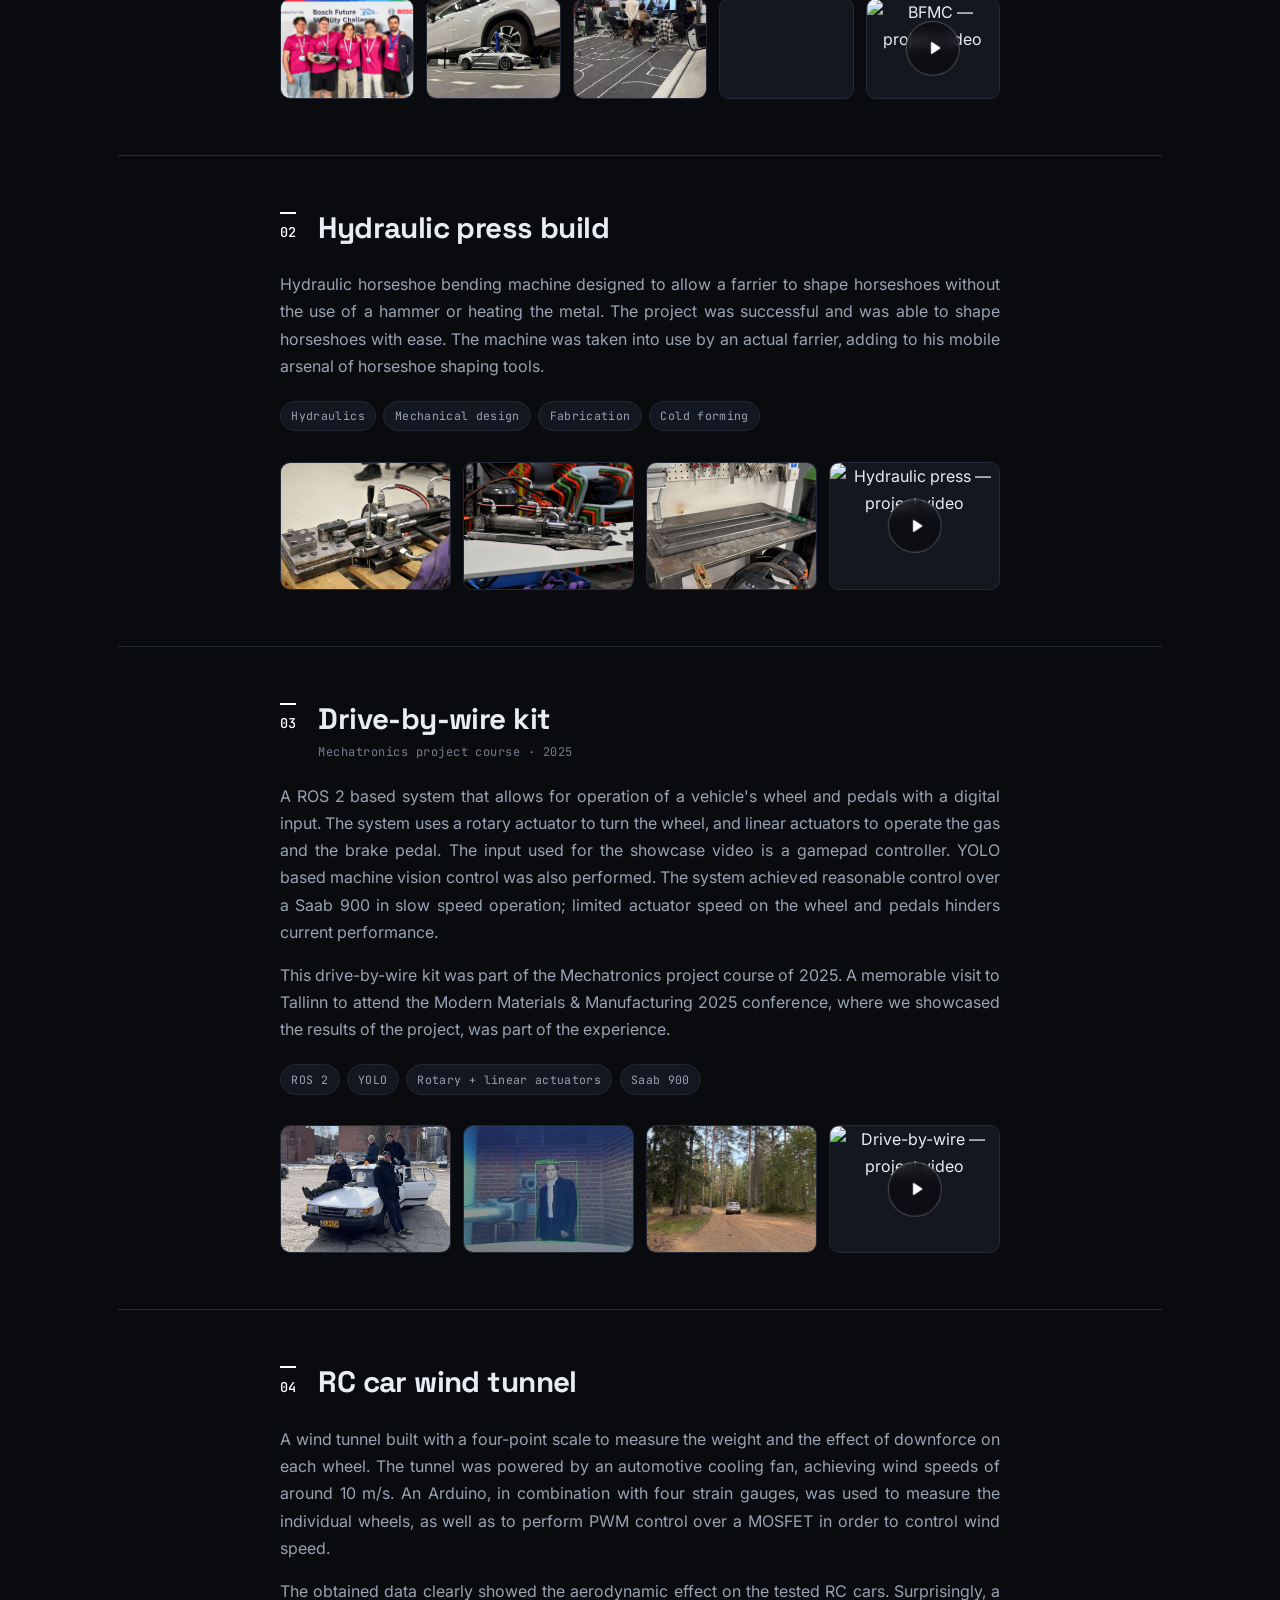
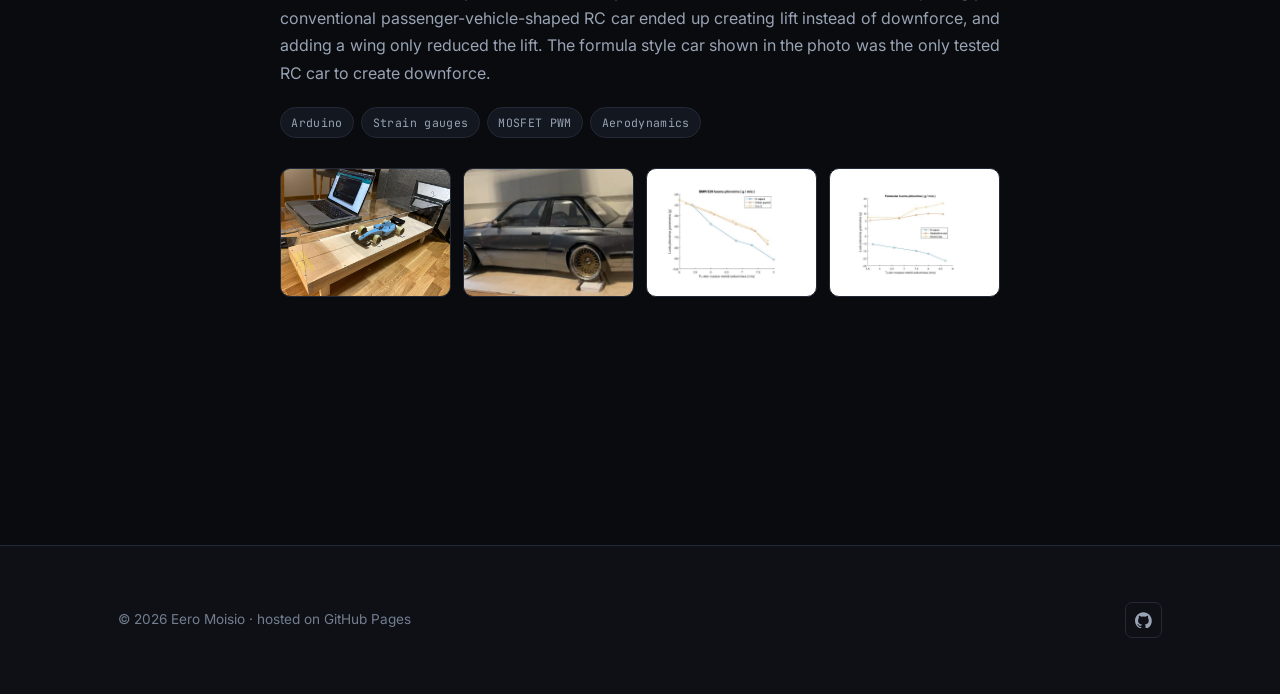
==== commit 22926bed: "Retire the orange accent; add a warm earth theme The two existing themes go monochrome: on dark the " ====
--- a/index.html
+++ b/index.html
@@ -12,7 +12,7 @@
 <meta property="og:description" content="Portfolio of Eero Moisio - doctoral researcher at the Fluid Power Laboratory, Aalto University, studying powertrain solutions for heavy machinery.">
 <meta property="og:image" content="https://eerpp.github.io/images/opt/eero_moisio_2026.jpg">
 <meta name="twitter:card" content="summary_large_image">
-<link rel="icon" href="data:image/svg+xml,%3Csvg xmlns='http://www.w3.org/2000/svg' viewBox='0 0 32 32'%3E%3Crect width='32' height='32' rx='7' fill='%230a0b0e'/%3E%3Ctext x='16' y='22' font-family='monospace' font-size='15' font-weight='700' fill='%23ff7a33' text-anchor='middle'%3EEM%3C/text%3E%3C/svg%3E">
+<link rel="icon" href="data:image/svg+xml,%3Csvg xmlns='http://www.w3.org/2000/svg' viewBox='0 0 32 32'%3E%3Crect width='32' height='32' rx='7' fill='%230a0b0e'/%3E%3Ctext x='16' y='22' font-family='monospace' font-size='15' font-weight='700' fill='%23e8ecf3' text-anchor='middle'%3EEM%3C/text%3E%3C/svg%3E">
 <link rel="preconnect" href="https://fonts.googleapis.com">
 <link rel="preconnect" href="https://fonts.gstatic.com" crossorigin>
 <link rel="stylesheet" href="https://fonts.googleapis.com/css2?family=Inter:wght@400;500;600&amp;family=JetBrains+Mono:wght@400;500&amp;family=Space+Grotesk:wght@600;700&amp;display=swap">
@@ -32,7 +32,7 @@
             <a href="#hobbies">Hobbies</a>
     </nav>
     <div class="header-tools">
-      <button class="icon-btn theme-btn" type="button" aria-label="Switch to light theme"><svg class="moon" viewBox="0 0 24 24" fill="none" stroke="currentColor" stroke-width="1.8" stroke-linecap="round" stroke-linejoin="round" aria-hidden="true"><path d="M21 12.8A9 9 0 1 1 11.2 3a7 7 0 0 0 9.8 9.8Z"/></svg><svg class="sun" viewBox="0 0 24 24" fill="none" stroke="currentColor" stroke-width="1.8" stroke-linecap="round" aria-hidden="true"><circle cx="12" cy="12" r="4.2"/><path d="M12 2v2.2M12 19.8V22M4.2 4.2l1.6 1.6M18.2 18.2l1.6 1.6M2 12h2.2M19.8 12H22M4.2 19.8l1.6-1.6M18.2 5.8l1.6-1.6"/></svg></button>
+      <button class="icon-btn theme-btn" type="button" aria-label="Switch colour theme"><svg class="moon" viewBox="0 0 24 24" fill="none" stroke="currentColor" stroke-width="1.8" stroke-linecap="round" stroke-linejoin="round" aria-hidden="true"><path d="M21 12.8A9 9 0 1 1 11.2 3a7 7 0 0 0 9.8 9.8Z"/></svg><svg class="sun" viewBox="0 0 24 24" fill="none" stroke="currentColor" stroke-width="1.8" stroke-linecap="round" aria-hidden="true"><circle cx="12" cy="12" r="4.2"/><path d="M12 2v2.2M12 19.8V22M4.2 4.2l1.6 1.6M18.2 18.2l1.6 1.6M2 12h2.2M19.8 12H22M4.2 19.8l1.6-1.6M18.2 5.8l1.6-1.6"/></svg><svg class="leaf" viewBox="0 0 24 24" fill="none" stroke="currentColor" stroke-width="1.7" stroke-linecap="round" stroke-linejoin="round" aria-hidden="true"><path d="M4 20c0-7 5-12 12-13 1.6-.2 3-.5 4-1 0 9-4.5 15-12 15a7 7 0 0 1-4-1Z"/><path d="M4 20c2.5-4.5 5.5-7.5 9.5-9.5"/></svg></button>
     </div>
   </div>
 </header>
--- a/assets/css/site.css
+++ b/assets/css/site.css
@@ -14,12 +14,13 @@
 
   --text:          #e8ecf3;
   --text-dim:      #98a3b4;
-  --text-faint:    #6a7485;
-
-  --accent:        #ff7a33;
-  --accent-hi:     #ff9459;
-  --accent-dim:    rgba(255, 122, 51, 0.13);
-  --accent-line:   rgba(255, 122, 51, 0.35);
+  --text-faint:    #737e90;
+
+  --accent:        #ffffff;
+  --accent-hi:     #d3d9e2;
+  --accent-dim:    rgba(255, 255, 255, 0.09);
+  --accent-line:   rgba(255, 255, 255, 0.26);
+  --accent-ink:    #0a0b0e;   /* text on an accent fill */
 
   --grid-line:     rgba(255, 255, 255, 0.035);
   --shadow:        0 18px 40px -12px rgba(0, 0, 0, 0.65);
@@ -45,14 +46,35 @@
   --border-hi:   #cbd1da;
   --text:        #12151b;
   --text-dim:    #545d6d;
-  --text-faint:  #7d8798;
-  --accent:      #e2560d;
-  --accent-hi:   #c2470a;
-  --accent-dim:  rgba(226, 86, 13, 0.09);
-  --accent-line: rgba(226, 86, 13, 0.3);
+  --text-faint:  #697285;
+  --accent:      #14181f;
+  --accent-hi:   #000000;
+  --accent-dim:  rgba(20, 24, 31, 0.07);
+  --accent-line: rgba(20, 24, 31, 0.22);
+  --accent-ink:  #ffffff;
   --grid-line:   rgba(0, 0, 0, 0.04);
   --shadow:      0 14px 34px -14px rgba(20, 26, 38, 0.2);
   --shadow-lift: 0 24px 50px -16px rgba(20, 26, 38, 0.28);
+}
+
+:root[data-theme="earth"] {
+  --bg:          #f6efe6;
+  --bg-alt:      #efe5d8;
+  --surface:     #fcf8f2;
+  --surface-hi:  #f3eadd;
+  --border:      #e3d7c6;
+  --border-hi:   #cbb9a1;
+  --text:        #3a322a;
+  --text-dim:    #6b5f52;
+  --text-faint:  #77695a;
+  --accent:      #9a5c3a;
+  --accent-hi:   #834a2c;
+  --accent-dim:  rgba(154, 92, 58, 0.12);
+  --accent-line: rgba(154, 92, 58, 0.32);
+  --accent-ink:  #fff8f1;
+  --grid-line:   rgba(88, 66, 44, 0.05);
+  --shadow:      0 14px 34px -14px rgba(92, 70, 48, 0.22);
+  --shadow-lift: 0 24px 50px -16px rgba(92, 70, 48, 0.3);
 }
 
 /* --- Reset -------------------------------------------------------------- */
@@ -87,7 +109,7 @@
   border-radius: 3px;
 }
 
-::selection { background: var(--accent); color: #fff; }
+::selection { background: var(--accent); color: var(--accent-ink); }
 
 /* --- Typography --------------------------------------------------------- */
 h1, h2, h3, h4 {
@@ -122,7 +144,7 @@
   top: 0;
   z-index: 200;
   background: var(--accent);
-  color: #fff;
+  color: var(--accent-ink);
   padding: 0.7rem 1.2rem;
   font-weight: 600;
 }
@@ -241,9 +263,11 @@
 }
 .icon-btn svg { width: 1.05rem; height: 1.05rem; }
 
-.theme-btn .sun { display: none; }
+.theme-btn .sun, .theme-btn .leaf { display: none; }
+:root[data-theme="light"] .theme-btn .moon { display: none; }
 :root[data-theme="light"] .theme-btn .sun { display: block; }
-:root[data-theme="light"] .theme-btn .moon { display: none; }
+:root[data-theme="earth"] .theme-btn .moon { display: none; }
+:root[data-theme="earth"] .theme-btn .leaf { display: block; }
 
 /* --- Hero --------------------------------------------------------------- */
 .hero {
@@ -317,7 +341,7 @@
 .btn-primary {
   background: var(--accent);
   border-color: var(--accent);
-  color: #fff;
+  color: var(--accent-ink);
 }
 .btn-primary:hover { background: var(--accent-hi); box-shadow: 0 10px 24px -8px var(--accent-line); }
 .btn-ghost:hover { border-color: var(--text-faint); background: var(--surface-hi); }
@@ -559,7 +583,12 @@
   transition: transform 0.45s var(--ease), background 0.35s var(--ease);
 }
 .tile-video .play svg { width: 1.15rem; height: 1.15rem; margin-left: 2px; }
-.tile-video:hover .play { transform: translate(-50%, -50%) scale(1.13); background: var(--accent); border-color: var(--accent); }
+.tile-video:hover .play {
+  transform: translate(-50%, -50%) scale(1.13);
+  background: var(--accent);
+  border-color: var(--accent);
+  color: var(--accent-ink);
+}
 
 /* --- Timeline (work experience) ----------------------------------------- */
 .timeline { position: relative; }
@@ -688,7 +717,12 @@
   background: rgba(255, 255, 255, 0.06);
   transition: background 0.3s var(--ease), transform 0.3s var(--ease);
 }
-.lightbox-close:hover { background: var(--accent); border-color: var(--accent); transform: rotate(90deg); }
+.lightbox-close:hover {
+  background: var(--accent);
+  border-color: var(--accent);
+  color: var(--accent-ink);
+  transform: rotate(90deg);
+}
 .lightbox-close svg { width: 1.1rem; height: 1.1rem; }
 
 /* --- Scroll reveal ------------------------------------------------------ */
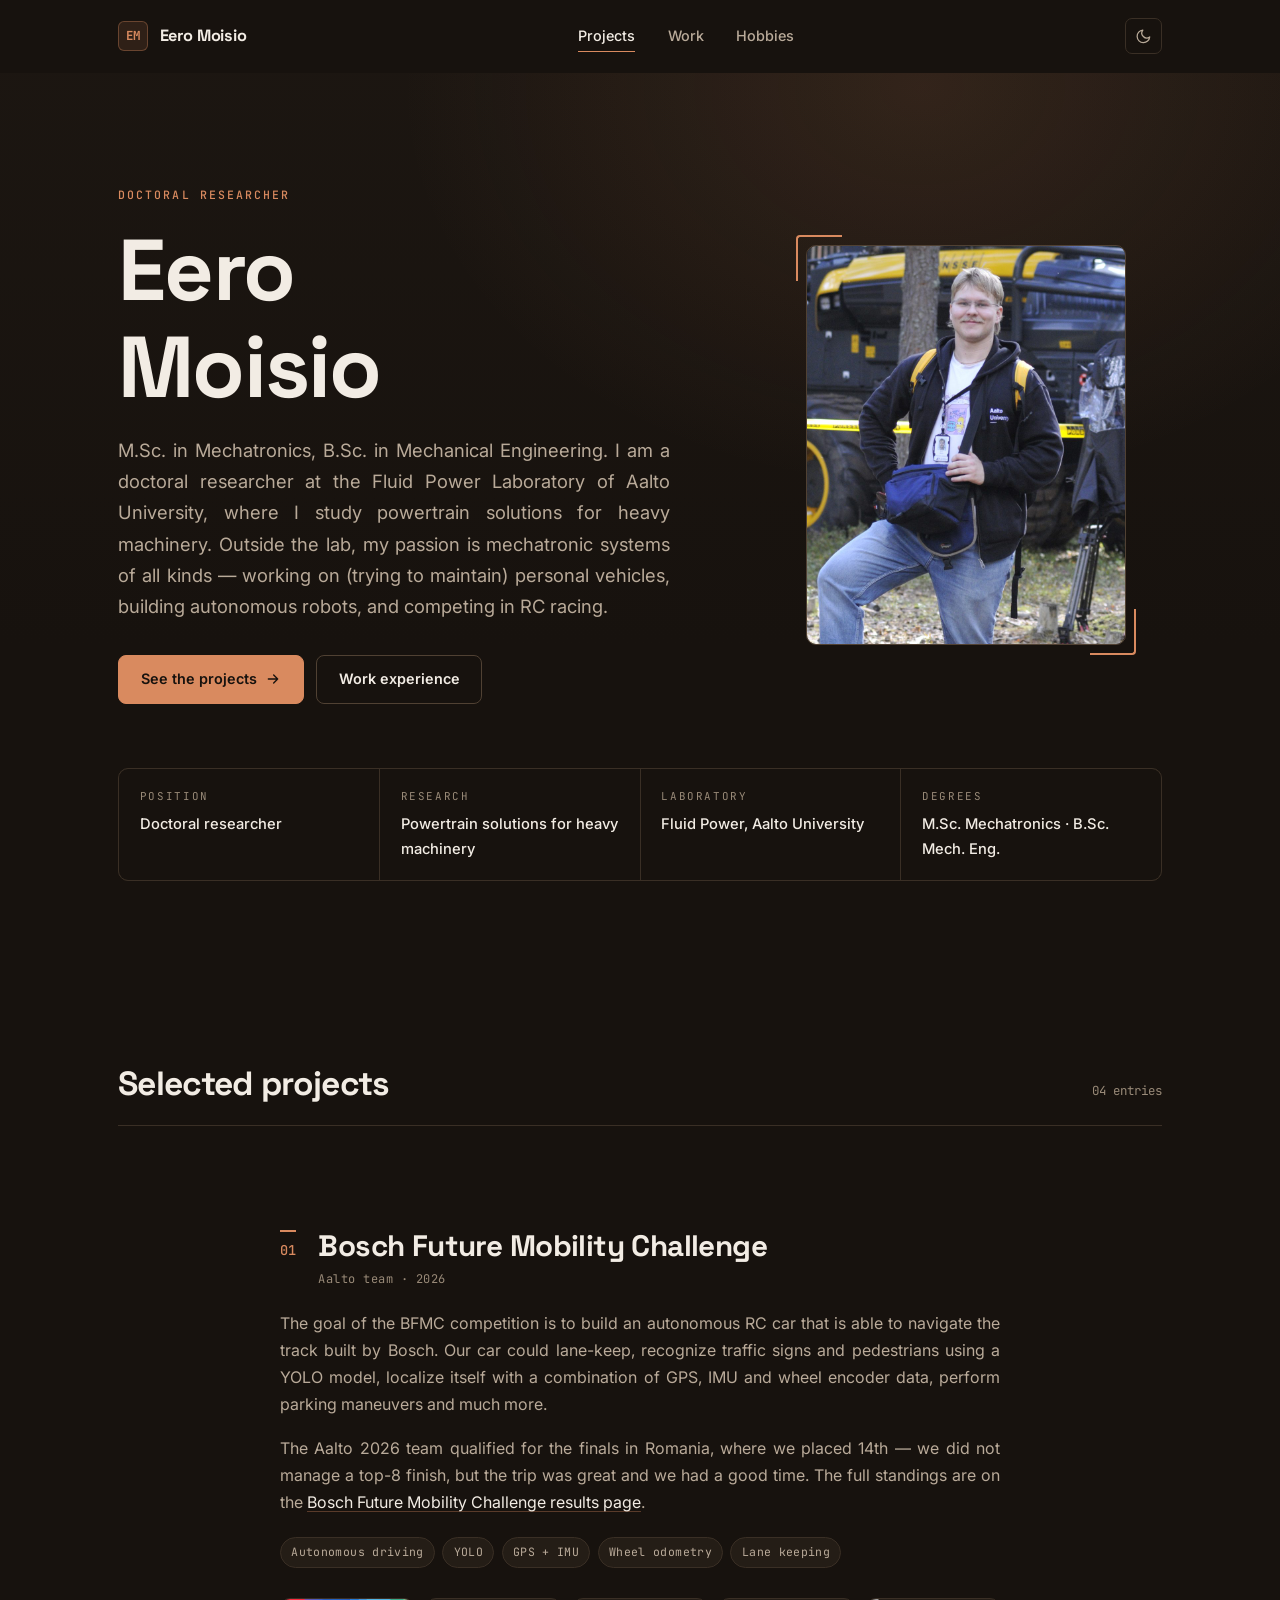
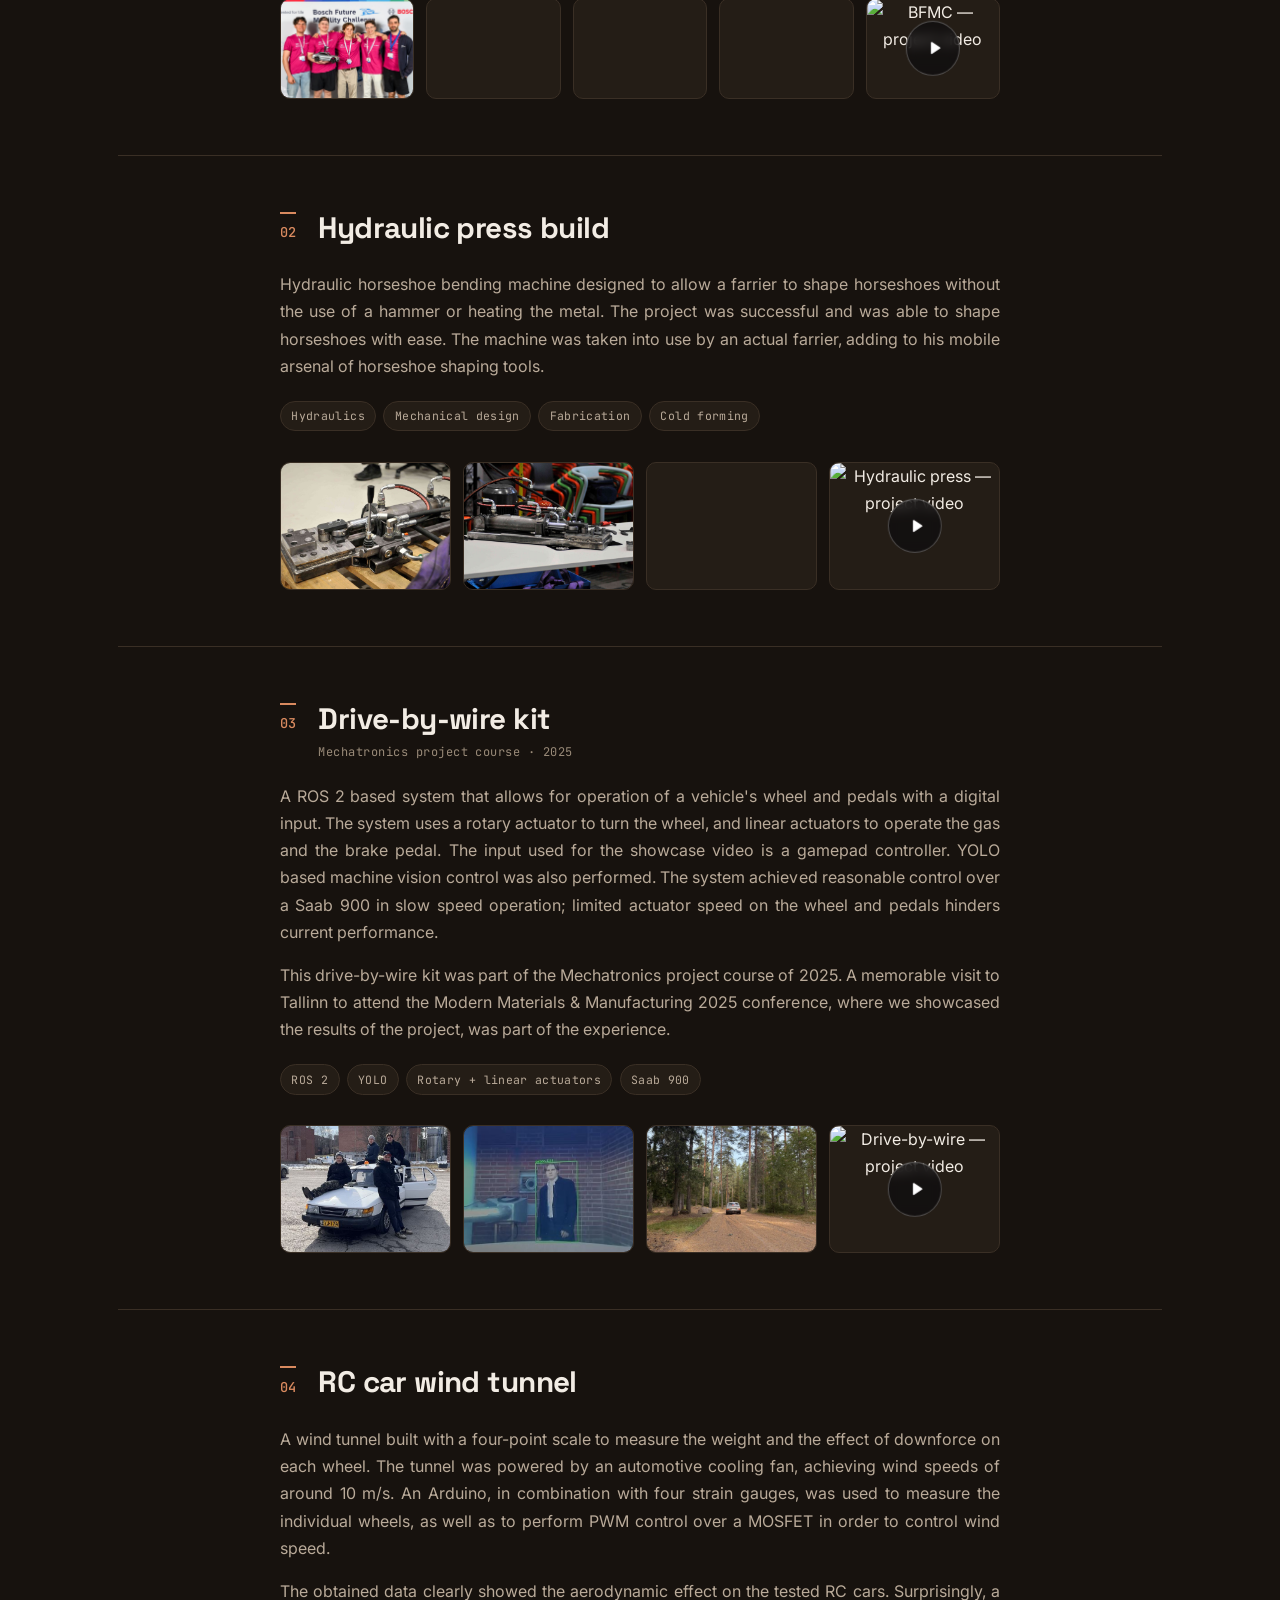
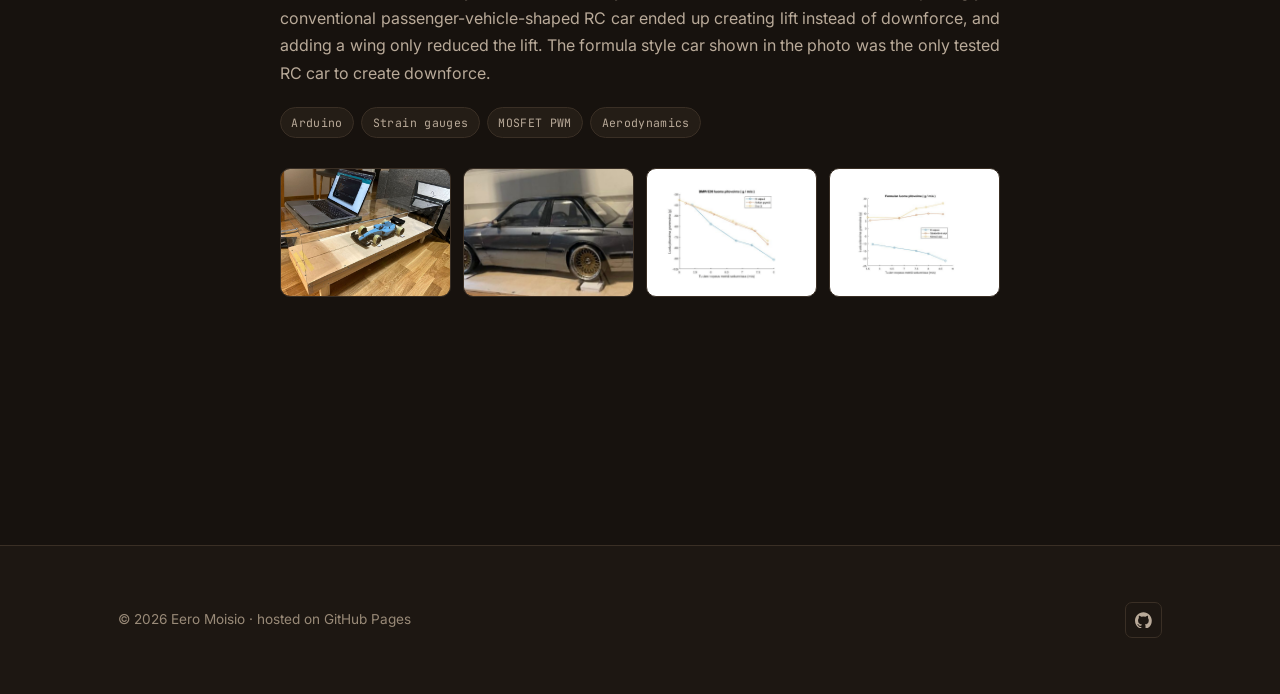
==== commit 63126202: "Make both themes warm: terracotta light, deep earth dark Light is now the terracotta sand palette. D" ====
--- a/index.html
+++ b/index.html
@@ -12,7 +12,7 @@
 <meta property="og:description" content="Portfolio of Eero Moisio - doctoral researcher at the Fluid Power Laboratory, Aalto University, studying powertrain solutions for heavy machinery.">
 <meta property="og:image" content="https://eerpp.github.io/images/opt/eero_moisio_2026.jpg">
 <meta name="twitter:card" content="summary_large_image">
-<link rel="icon" href="data:image/svg+xml,%3Csvg xmlns='http://www.w3.org/2000/svg' viewBox='0 0 32 32'%3E%3Crect width='32' height='32' rx='7' fill='%230a0b0e'/%3E%3Ctext x='16' y='22' font-family='monospace' font-size='15' font-weight='700' fill='%23e8ecf3' text-anchor='middle'%3EEM%3C/text%3E%3C/svg%3E">
+<link rel="icon" href="data:image/svg+xml,%3Csvg xmlns='http://www.w3.org/2000/svg' viewBox='0 0 32 32'%3E%3Crect width='32' height='32' rx='7' fill='%2317120e'/%3E%3Ctext x='16' y='22' font-family='monospace' font-size='15' font-weight='700' fill='%23e8a077' text-anchor='middle'%3EEM%3C/text%3E%3C/svg%3E">
 <link rel="preconnect" href="https://fonts.googleapis.com">
 <link rel="preconnect" href="https://fonts.gstatic.com" crossorigin>
 <link rel="stylesheet" href="https://fonts.googleapis.com/css2?family=Inter:wght@400;500;600&amp;family=JetBrains+Mono:wght@400;500&amp;family=Space+Grotesk:wght@600;700&amp;display=swap">
@@ -32,7 +32,7 @@
             <a href="#hobbies">Hobbies</a>
     </nav>
     <div class="header-tools">
-      <button class="icon-btn theme-btn" type="button" aria-label="Switch colour theme"><svg class="moon" viewBox="0 0 24 24" fill="none" stroke="currentColor" stroke-width="1.8" stroke-linecap="round" stroke-linejoin="round" aria-hidden="true"><path d="M21 12.8A9 9 0 1 1 11.2 3a7 7 0 0 0 9.8 9.8Z"/></svg><svg class="sun" viewBox="0 0 24 24" fill="none" stroke="currentColor" stroke-width="1.8" stroke-linecap="round" aria-hidden="true"><circle cx="12" cy="12" r="4.2"/><path d="M12 2v2.2M12 19.8V22M4.2 4.2l1.6 1.6M18.2 18.2l1.6 1.6M2 12h2.2M19.8 12H22M4.2 19.8l1.6-1.6M18.2 5.8l1.6-1.6"/></svg><svg class="leaf" viewBox="0 0 24 24" fill="none" stroke="currentColor" stroke-width="1.7" stroke-linecap="round" stroke-linejoin="round" aria-hidden="true"><path d="M4 20c0-7 5-12 12-13 1.6-.2 3-.5 4-1 0 9-4.5 15-12 15a7 7 0 0 1-4-1Z"/><path d="M4 20c2.5-4.5 5.5-7.5 9.5-9.5"/></svg></button>
+      <button class="icon-btn theme-btn" type="button" aria-label="Switch to light theme"><svg class="moon" viewBox="0 0 24 24" fill="none" stroke="currentColor" stroke-width="1.8" stroke-linecap="round" stroke-linejoin="round" aria-hidden="true"><path d="M21 12.8A9 9 0 1 1 11.2 3a7 7 0 0 0 9.8 9.8Z"/></svg><svg class="sun" viewBox="0 0 24 24" fill="none" stroke="currentColor" stroke-width="1.8" stroke-linecap="round" aria-hidden="true"><circle cx="12" cy="12" r="4.2"/><path d="M12 2v2.2M12 19.8V22M4.2 4.2l1.6 1.6M18.2 18.2l1.6 1.6M2 12h2.2M19.8 12H22M4.2 19.8l1.6-1.6M18.2 5.8l1.6-1.6"/></svg></button>
     </div>
   </div>
 </header>
--- a/assets/css/site.css
+++ b/assets/css/site.css
@@ -5,26 +5,26 @@
 
 /* --- Design tokens ------------------------------------------------------ */
 :root {
-  --bg:            #0a0b0e;
-  --bg-alt:        #0e1015;
-  --surface:       #13171f;
-  --surface-hi:    #191e28;
-  --border:        #232936;
-  --border-hi:     #333c4d;
-
-  --text:          #e8ecf3;
-  --text-dim:      #98a3b4;
-  --text-faint:    #737e90;
-
-  --accent:        #ffffff;
-  --accent-hi:     #d3d9e2;
-  --accent-dim:    rgba(255, 255, 255, 0.09);
-  --accent-line:   rgba(255, 255, 255, 0.26);
-  --accent-ink:    #0a0b0e;   /* text on an accent fill */
-
-  --grid-line:     rgba(255, 255, 255, 0.035);
-  --shadow:        0 18px 40px -12px rgba(0, 0, 0, 0.65);
-  --shadow-lift:   0 28px 60px -14px rgba(0, 0, 0, 0.8);
+  --bg:            #17120e;
+  --bg-alt:        #1d1712;
+  --surface:       #241d16;
+  --surface-hi:    #2d241c;
+  --border:        #3a2f25;
+  --border-hi:     #504133;
+
+  --text:          #f2ece4;
+  --text-dim:      #b9aa99;
+  --text-faint:    #998a78;
+
+  --accent:        #d98a5f;
+  --accent-hi:     #e8a077;
+  --accent-dim:    rgba(217, 138, 95, 0.12);
+  --accent-line:   rgba(217, 138, 95, 0.34);
+  --accent-ink:    #17120e;   /* text on an accent fill */
+
+  --grid-line:     rgba(255, 233, 210, 0.04);
+  --shadow:        0 18px 40px -12px rgba(0, 0, 0, 0.6);
+  --shadow-lift:   0 28px 60px -14px rgba(0, 0, 0, 0.75);
 
   --font-display:  'Space Grotesk', 'Segoe UI', system-ui, sans-serif;
   --font-body:     'Inter', system-ui, -apple-system, sans-serif;
@@ -38,26 +38,6 @@
 }
 
 :root[data-theme="light"] {
-  --bg:          #fbfbfc;
-  --bg-alt:      #f3f4f7;
-  --surface:     #ffffff;
-  --surface-hi:  #f7f8fa;
-  --border:      #e2e5ea;
-  --border-hi:   #cbd1da;
-  --text:        #12151b;
-  --text-dim:    #545d6d;
-  --text-faint:  #697285;
-  --accent:      #14181f;
-  --accent-hi:   #000000;
-  --accent-dim:  rgba(20, 24, 31, 0.07);
-  --accent-line: rgba(20, 24, 31, 0.22);
-  --accent-ink:  #ffffff;
-  --grid-line:   rgba(0, 0, 0, 0.04);
-  --shadow:      0 14px 34px -14px rgba(20, 26, 38, 0.2);
-  --shadow-lift: 0 24px 50px -16px rgba(20, 26, 38, 0.28);
-}
-
-:root[data-theme="earth"] {
   --bg:          #f6efe6;
   --bg-alt:      #efe5d8;
   --surface:     #fcf8f2;
@@ -77,6 +57,7 @@
   --shadow-lift: 0 24px 50px -16px rgba(92, 70, 48, 0.3);
 }
 
+
 /* --- Reset -------------------------------------------------------------- */
 *, *::before, *::after { box-sizing: border-box; }
 * { margin: 0; }
@@ -263,11 +244,9 @@
 }
 .icon-btn svg { width: 1.05rem; height: 1.05rem; }
 
-.theme-btn .sun, .theme-btn .leaf { display: none; }
+.theme-btn .sun { display: none; }
 :root[data-theme="light"] .theme-btn .moon { display: none; }
 :root[data-theme="light"] .theme-btn .sun { display: block; }
-:root[data-theme="earth"] .theme-btn .moon { display: none; }
-:root[data-theme="earth"] .theme-btn .leaf { display: block; }
 
 /* --- Hero --------------------------------------------------------------- */
 .hero {
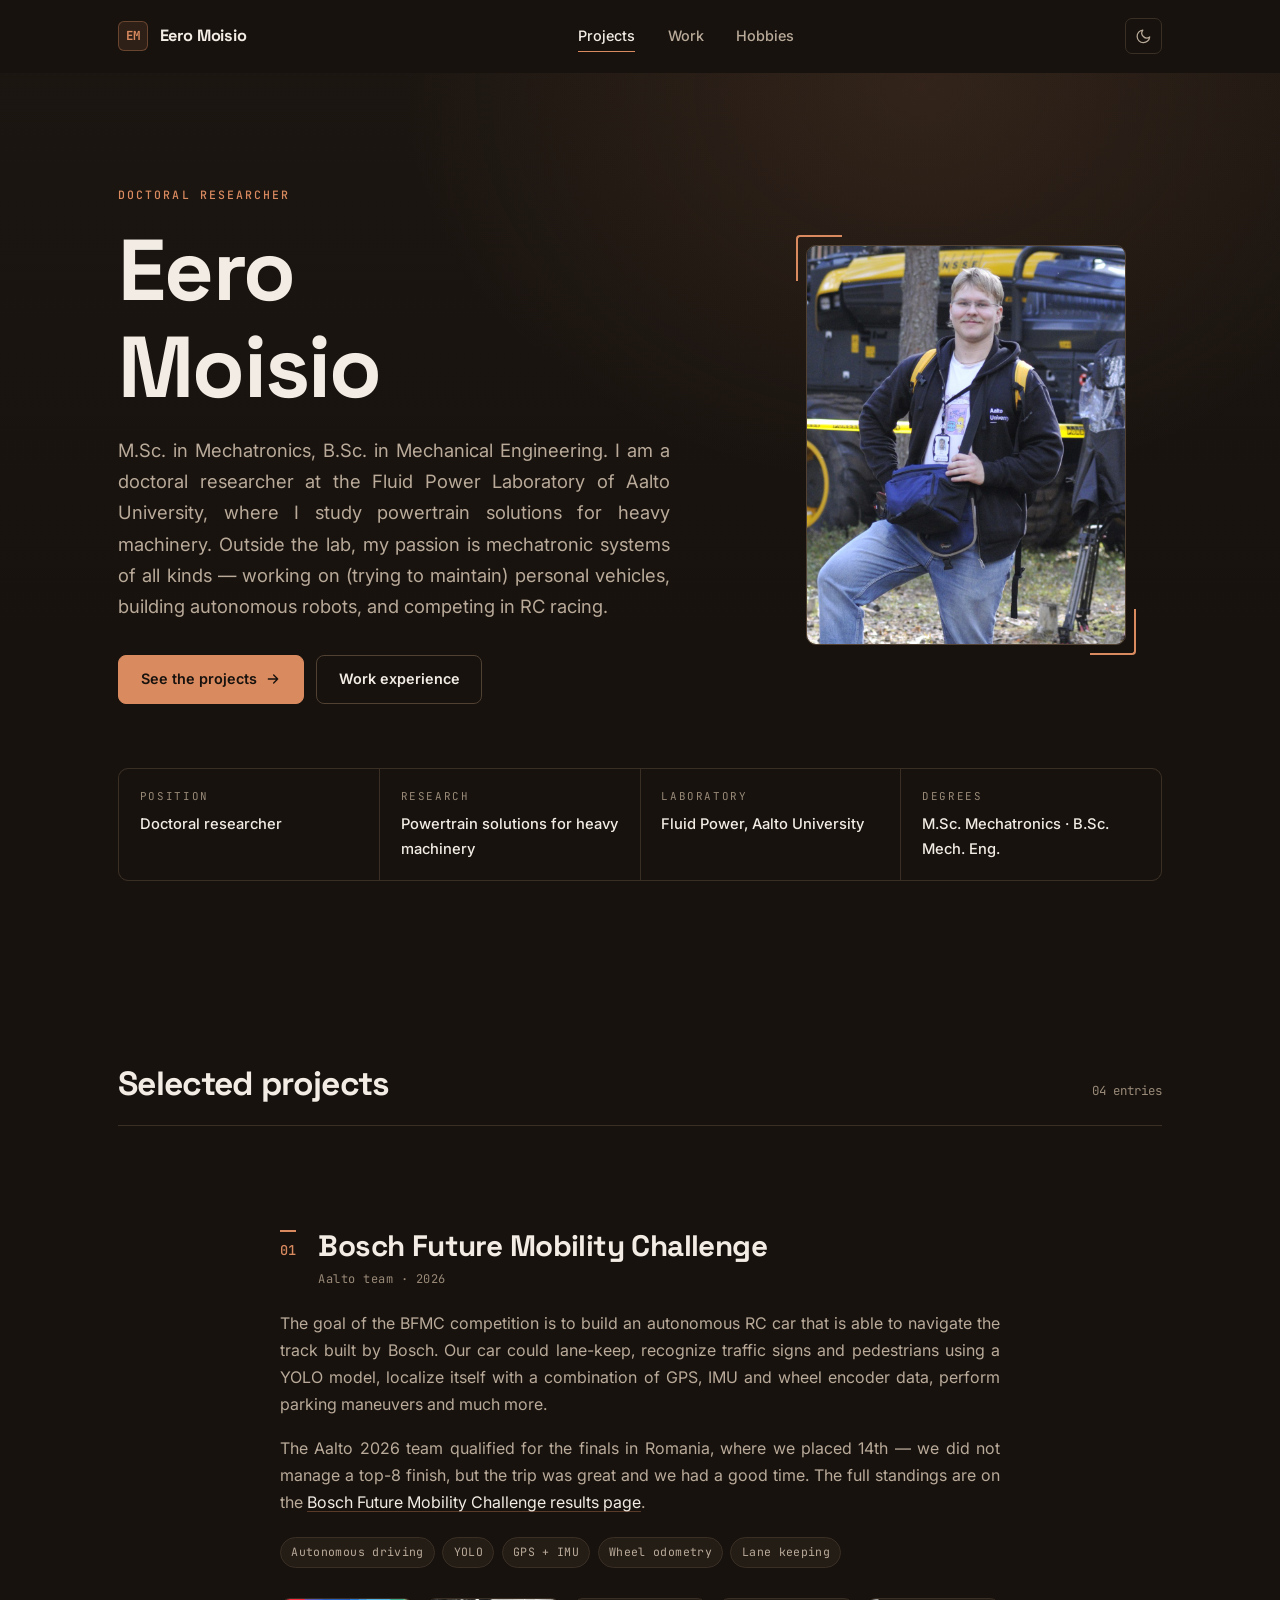
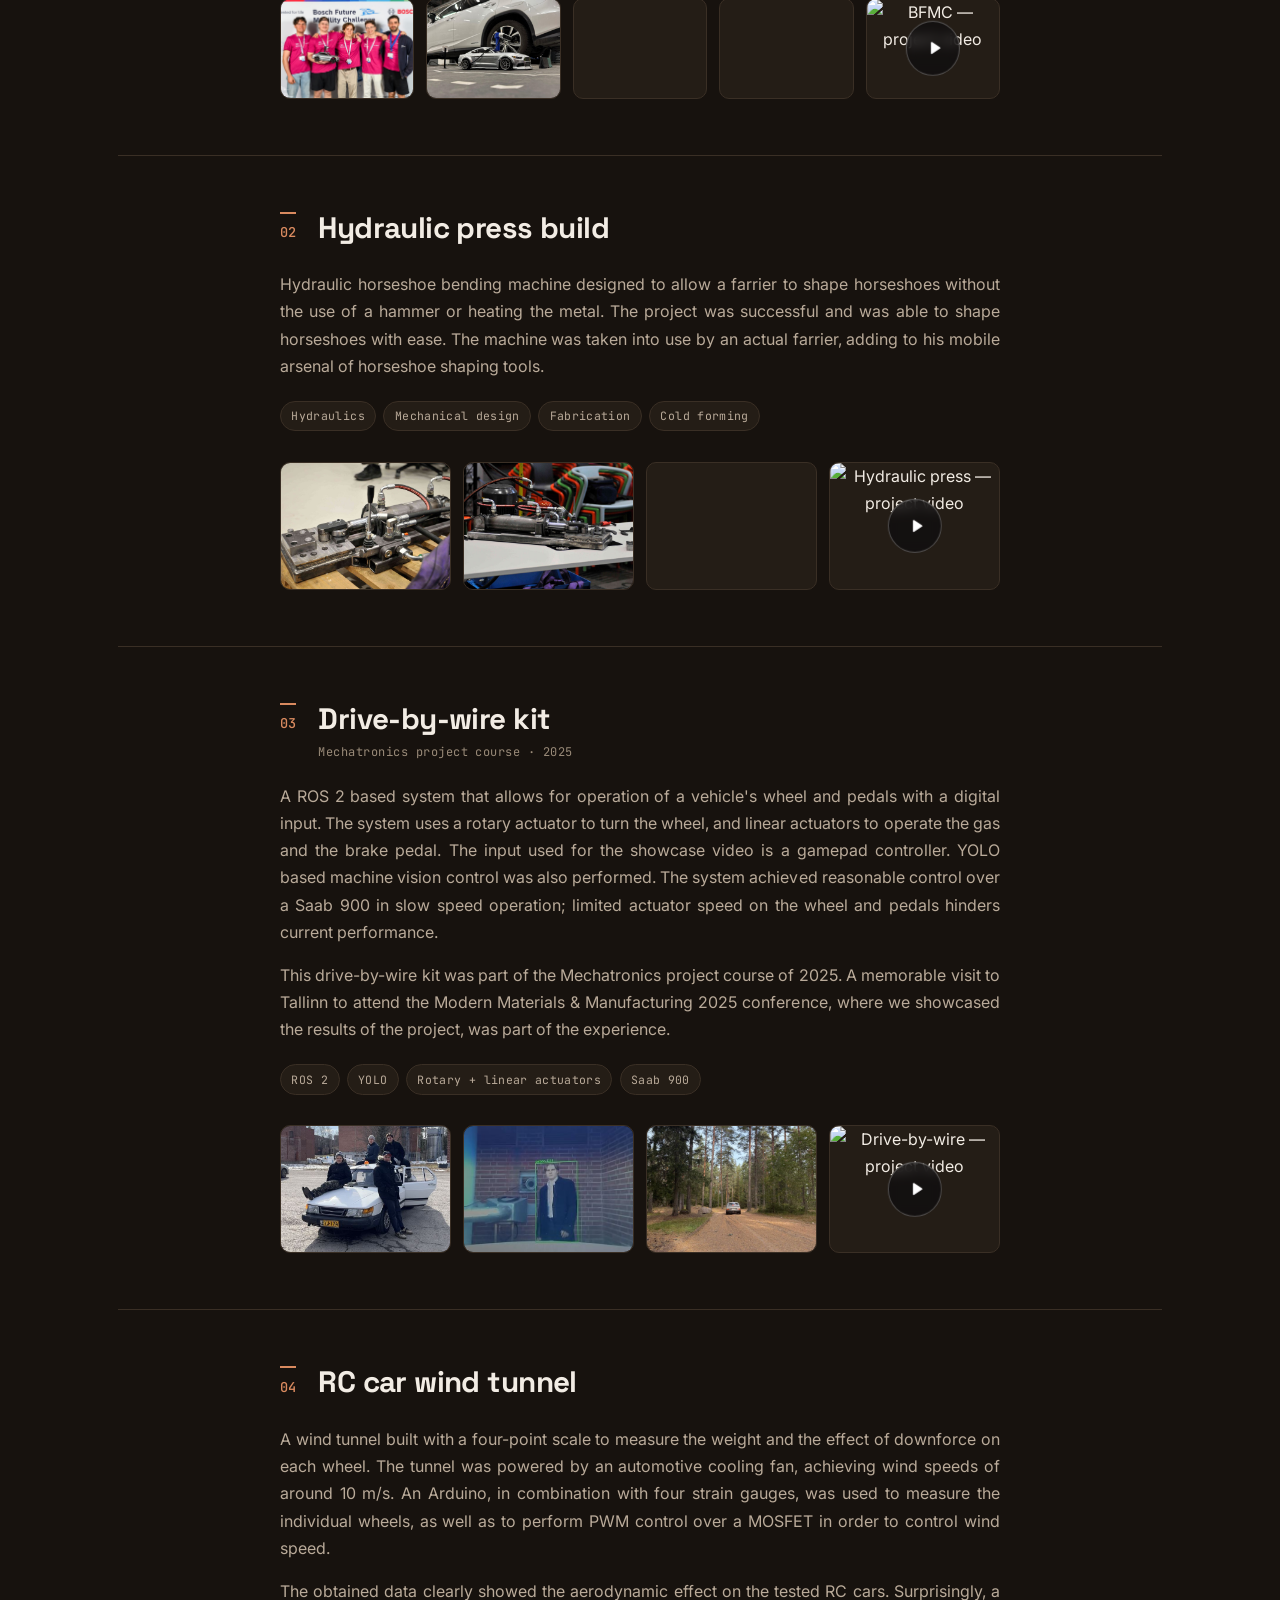
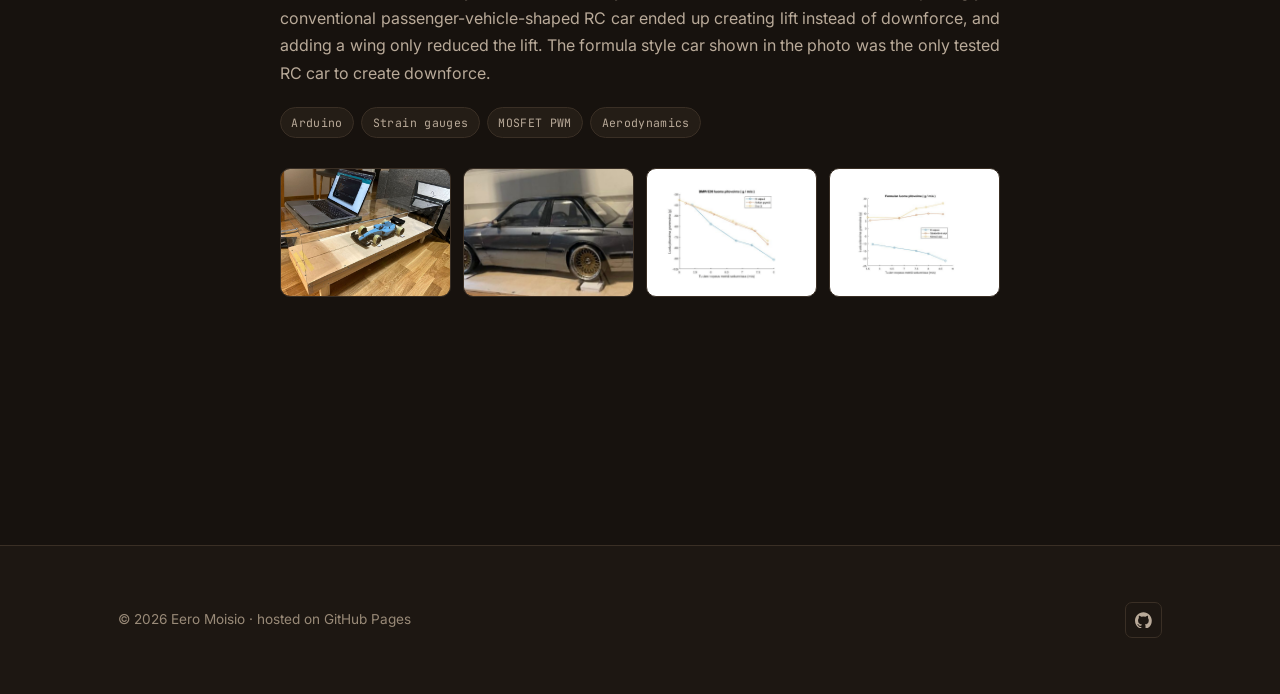
==== commit f3574a8d: "Cache-bust the stylesheet and script with a content hash Both are now requested as site.css?v=<md5> " ====
--- a/index.html
+++ b/index.html
@@ -16,7 +16,7 @@
 <link rel="preconnect" href="https://fonts.googleapis.com">
 <link rel="preconnect" href="https://fonts.gstatic.com" crossorigin>
 <link rel="stylesheet" href="https://fonts.googleapis.com/css2?family=Inter:wght@400;500;600&amp;family=JetBrains+Mono:wght@400;500&amp;family=Space+Grotesk:wght@600;700&amp;display=swap">
-<link rel="stylesheet" href="assets/css/site.css">
+<link rel="stylesheet" href="assets/css/site.css?v=7dc6aa50">
 <script>document.documentElement.classList.add('js');try{var t=localStorage.getItem('theme');if(t)document.documentElement.dataset.theme=t;}catch(e){}</script>
 </head>
 <body>
@@ -323,6 +323,6 @@
   </div>
 </div>
 
-<script src="assets/js/site.js" defer></script>
+<script src="assets/js/site.js?v=ec30f1a9" defer></script>
 </body>
 </html>
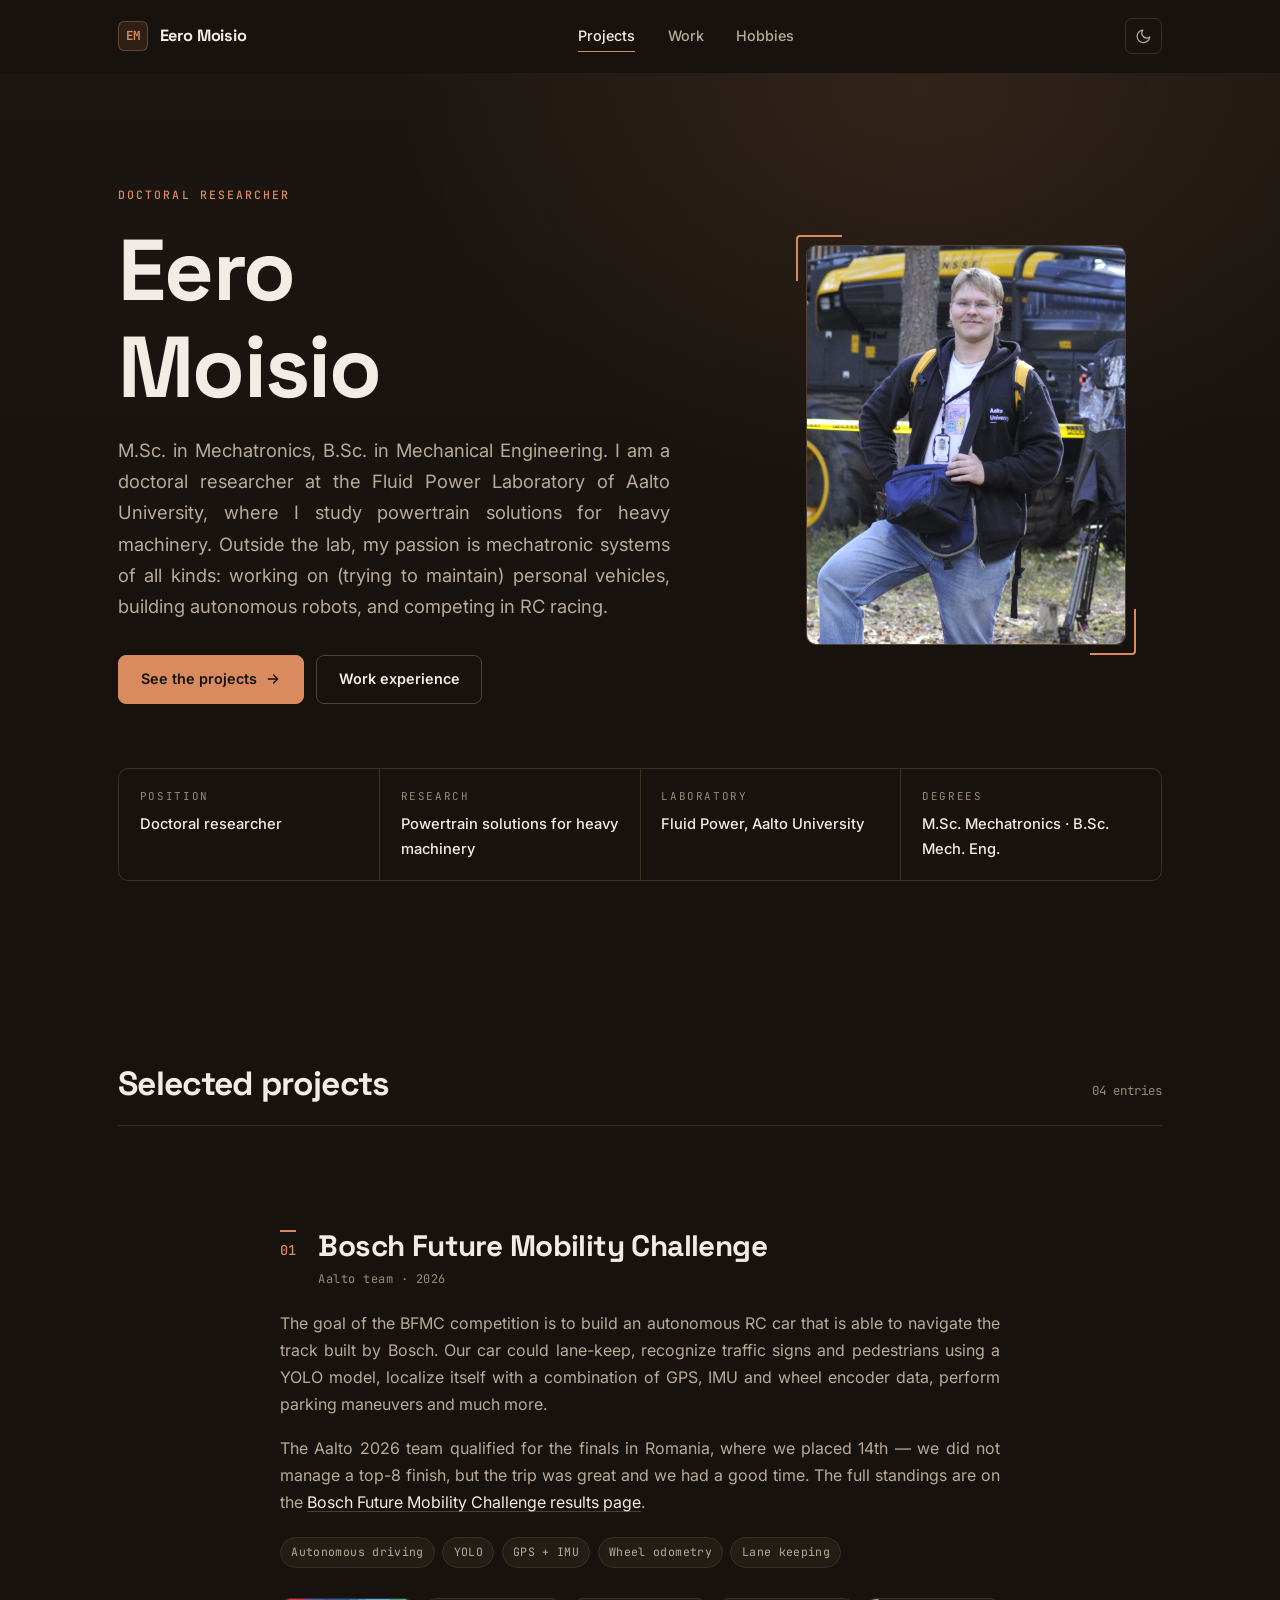
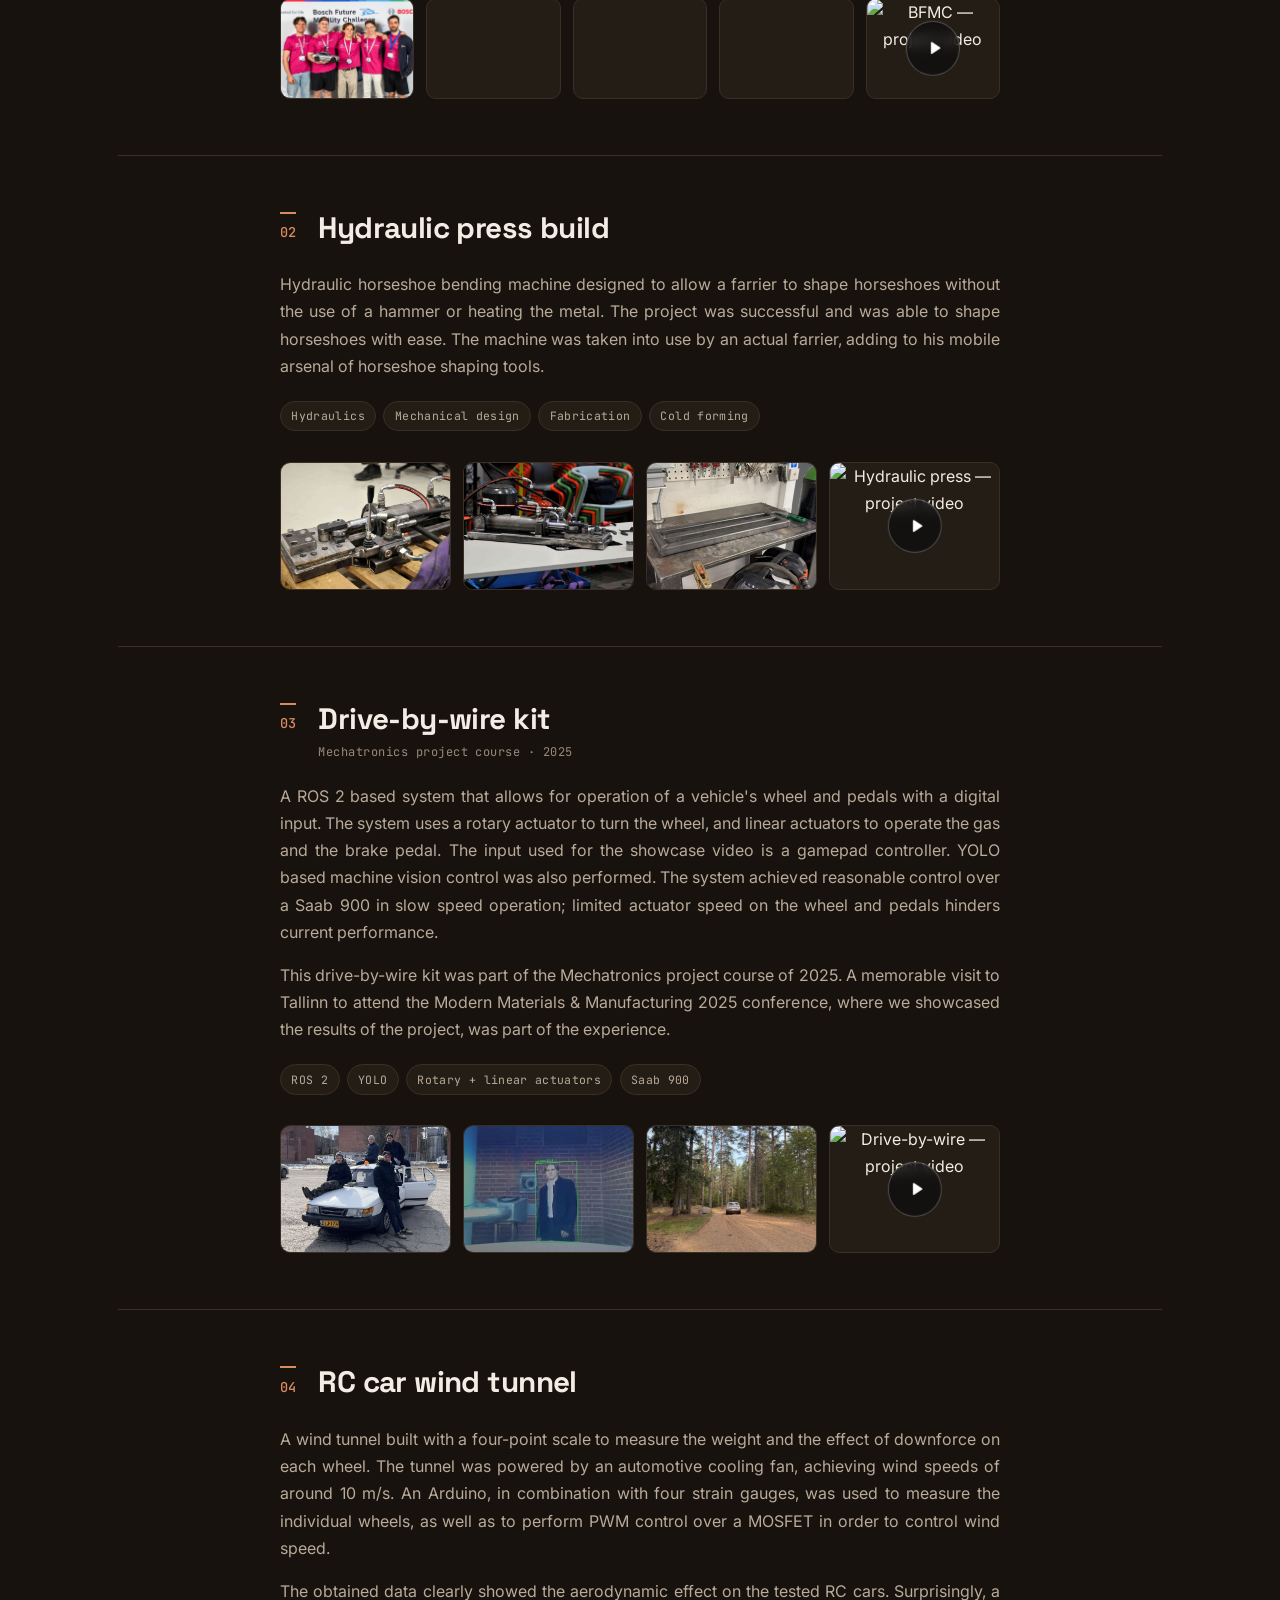
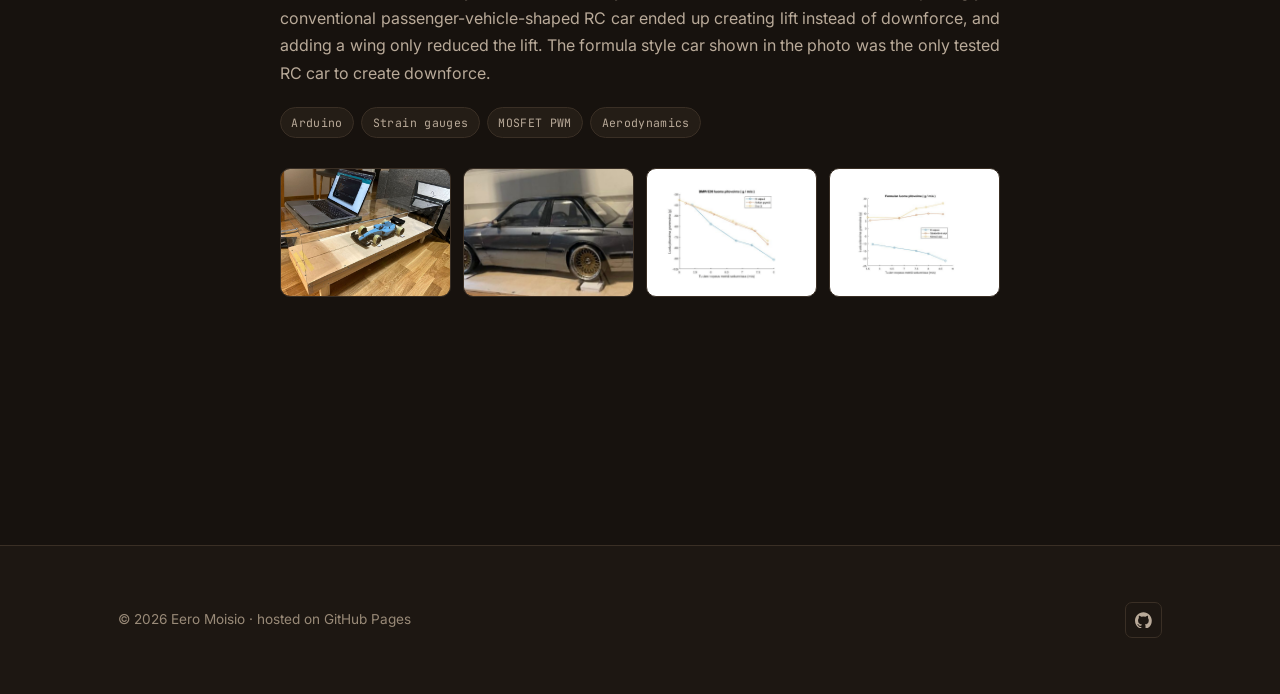
==== commit 2a8529e1: "Drop the em dash from the intro paragraph Replaced with a colon, which introduces the list that foll" ====
--- a/index.html
+++ b/index.html
@@ -51,8 +51,8 @@
         <p class="lede">M.Sc. in Mechatronics, B.Sc. in Mechanical Engineering. I am a doctoral
           researcher at the Fluid Power Laboratory of Aalto University, where I study powertrain
           solutions for heavy machinery. Outside the lab, my passion is mechatronic systems of all
-          kinds &mdash; working on (trying to maintain) personal vehicles, building autonomous
-          robots, and competing in RC racing.</p>
+          kinds: working on (trying to maintain) personal vehicles, building autonomous robots,
+          and competing in RC racing.</p>
         <div class="hero-actions">
           <a class="btn btn-primary" href="#selected-projects">See the projects <svg viewBox="0 0 24 24" fill="none" stroke="currentColor" stroke-width="2" stroke-linecap="round" stroke-linejoin="round" aria-hidden="true"><path d="M5 12h14M13 6l6 6-6 6"/></svg></a>
           <a class="btn btn-ghost" href="#work">Work experience</a>
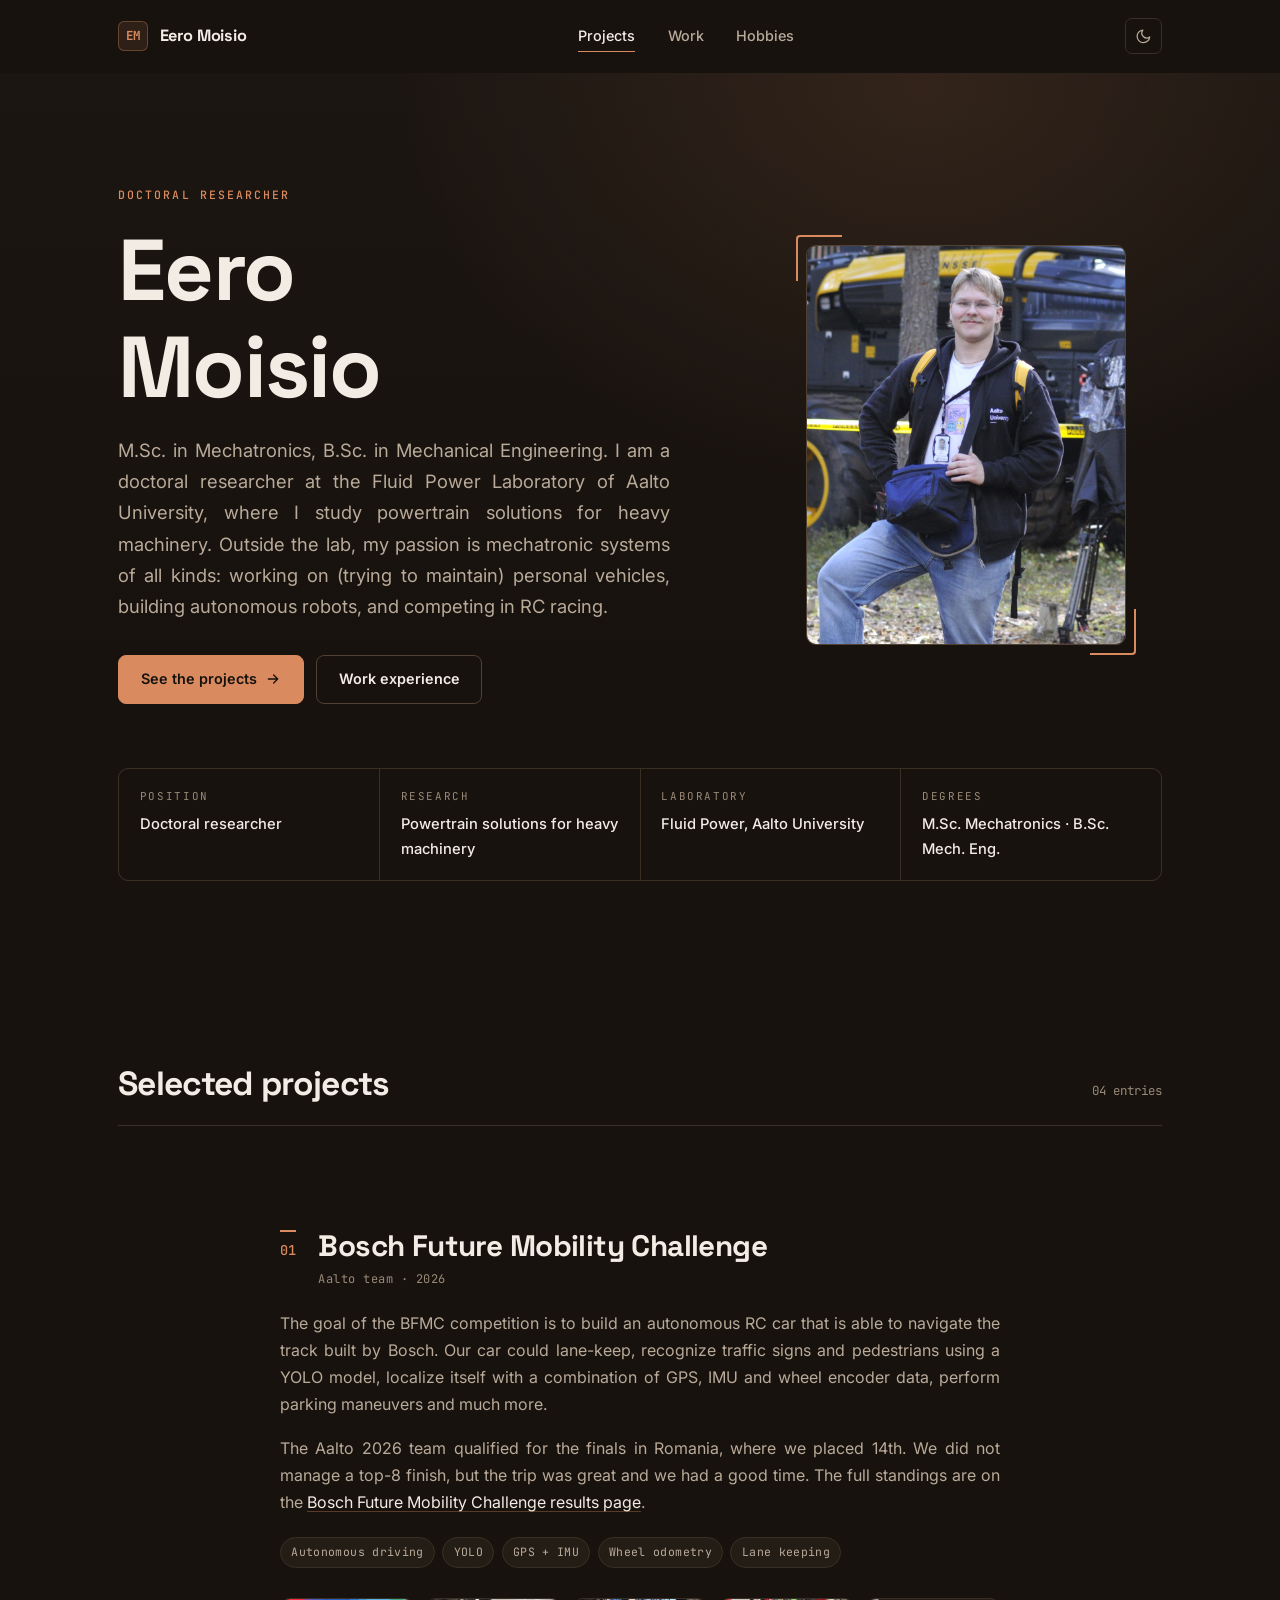
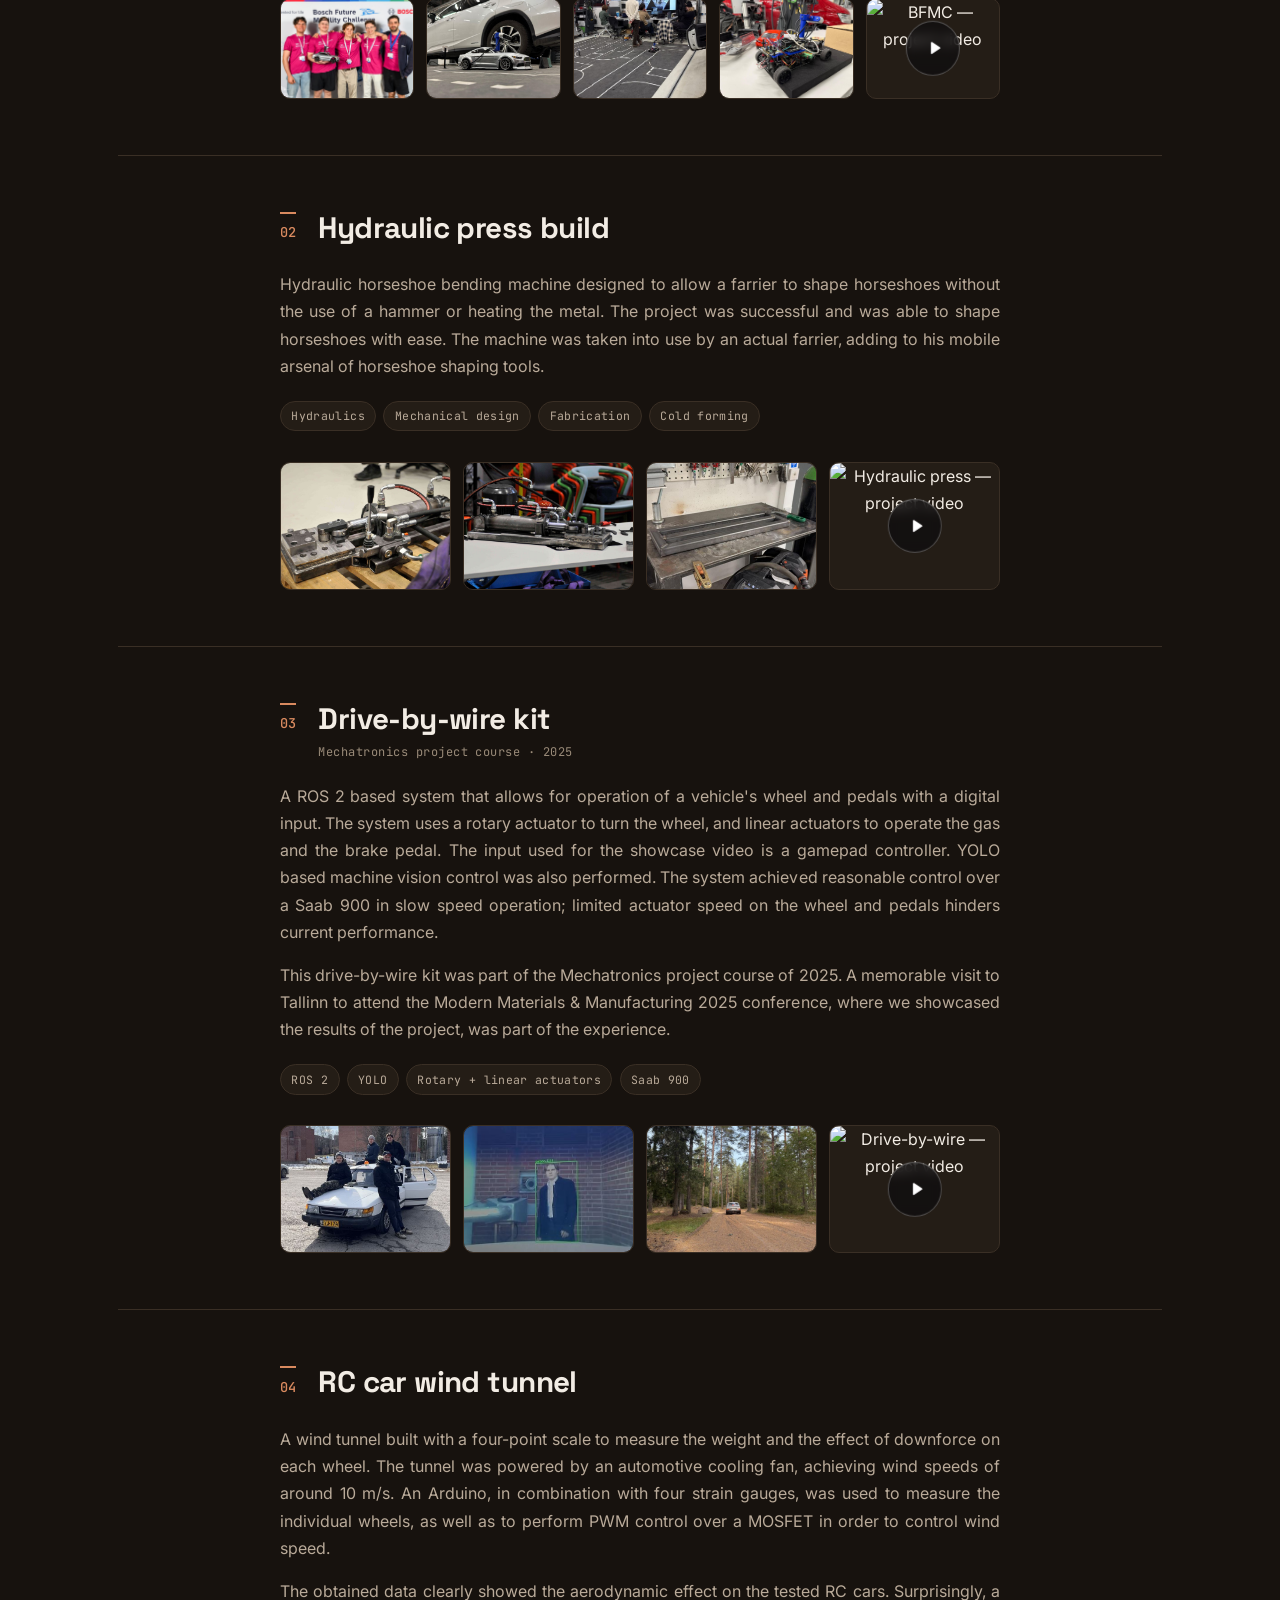
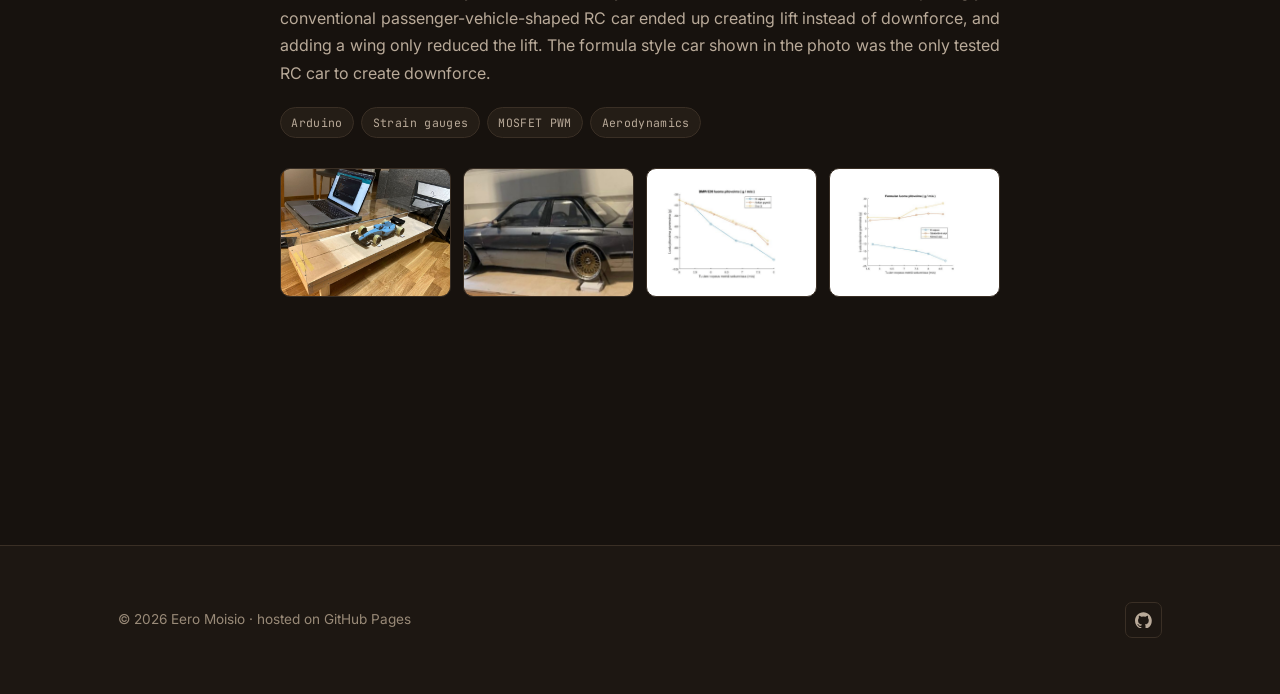
==== commit f7e136f7: "Remove the remaining em dashes from body text - Timeline ranges read "2026 to present" rather than u" ====
--- a/index.html
+++ b/index.html
@@ -16,7 +16,7 @@
 <link rel="preconnect" href="https://fonts.googleapis.com">
 <link rel="preconnect" href="https://fonts.gstatic.com" crossorigin>
 <link rel="stylesheet" href="https://fonts.googleapis.com/css2?family=Inter:wght@400;500;600&amp;family=JetBrains+Mono:wght@400;500&amp;family=Space+Grotesk:wght@600;700&amp;display=swap">
-<link rel="stylesheet" href="assets/css/site.css?v=7dc6aa50">
+<link rel="stylesheet" href="assets/css/site.css?v=eea121d9">
 <script>document.documentElement.classList.add('js');try{var t=localStorage.getItem('theme');if(t)document.documentElement.dataset.theme=t;}catch(e){}</script>
 </head>
 <body>
@@ -88,7 +88,7 @@
         </div>
         <div class="entry-body" data-reveal>
           <p>The goal of the BFMC competition is to build an autonomous RC car that is able to navigate the track built by Bosch. Our car could lane-keep, recognize traffic signs and pedestrians using a YOLO model, localize itself with a combination of GPS, IMU and wheel encoder data, perform parking maneuvers and much more.</p>
-          <p>The Aalto 2026 team qualified for the finals in Romania, where we placed 14th &mdash; we did not manage a top-8 finish, but the trip was great and we had a good time. The full standings are on the <a href="https://boschfuturemobility.com/results-2026/" target="_blank" rel="noopener">Bosch Future Mobility Challenge results page</a>.</p>
+          <p>The Aalto 2026 team qualified for the finals in Romania, where we placed 14th. We did not manage a top-8 finish, but the trip was great and we had a good time. The full standings are on the <a href="https://boschfuturemobility.com/results-2026/" target="_blank" rel="noopener">Bosch Future Mobility Challenge results page</a>.</p>
           <ul class="tags"><li>Autonomous driving</li><li>YOLO</li><li>GPS + IMU</li><li>Wheel odometry</li><li>Lane keeping</li></ul>
         </div>
         <div class="media-grid" data-count="5" data-reveal>
@@ -167,7 +167,7 @@
   <section class="section">
     <div class="container timeline">
       <article class="role">
-        <p class="role-date" data-reveal>2026 — present</p>
+        <p class="role-date" data-reveal>2026 to present</p>
         <div class="role-headings" data-reveal>
           <h2 class="role-org">Aalto University</h2>
           <p class="role-title">Doctoral researcher · Fluid Power Laboratory</p>
@@ -177,7 +177,7 @@
         </div>
       </article>
       <article class="role">
-        <p class="role-date" data-reveal>Dec 2025 — 2026</p>
+        <p class="role-date" data-reveal>Dec 2025 to 2026</p>
         <div class="role-headings" data-reveal>
           <h2 class="role-org">Aalto University</h2>
           <p class="role-title">Master’s thesis · AM Laboratory</p>
@@ -187,7 +187,7 @@
         </div>
       </article>
       <article class="role">
-        <p class="role-date" data-reveal>Feb 2025 — Nov 2025</p>
+        <p class="role-date" data-reveal>Feb 2025 to Nov 2025</p>
         <div class="role-headings" data-reveal>
           <h2 class="role-org">Aalto University</h2>
           <p class="role-title">Research assistant · Fluid Power Laboratory</p>
@@ -203,7 +203,7 @@
         </div>
       </article>
       <article class="role">
-        <p class="role-date" data-reveal>2020 — 2024</p>
+        <p class="role-date" data-reveal>2020 to 2024</p>
         <div class="role-headings" data-reveal>
           <h2 class="role-org">Tensicon Oy</h2>
           <p class="role-title">Post-tensioning construction worker</p>
@@ -227,7 +227,7 @@
     <div class="container">
       <p class="eyebrow">Off the clock</p>
       <h1>Hobbies &amp; personal projects</h1>
-      <p class="lede">Things built for the fun of it &mdash; robots, RC electronics,
+      <p class="lede">Things built for the fun of it: robots, RC electronics,
         an ageing Corolla and a bit of welding.</p>
     </div>
   </section>
--- a/assets/css/site.css
+++ b/assets/css/site.css
@@ -574,7 +574,7 @@
 .role {
   position: relative;
   display: grid;
-  grid-template-columns: minmax(0, 9.5rem) minmax(0, var(--measure));
+  grid-template-columns: minmax(0, 10.5rem) minmax(0, var(--measure));
   gap: 0.6rem 2rem;
   align-items: baseline;
   justify-content: center;
